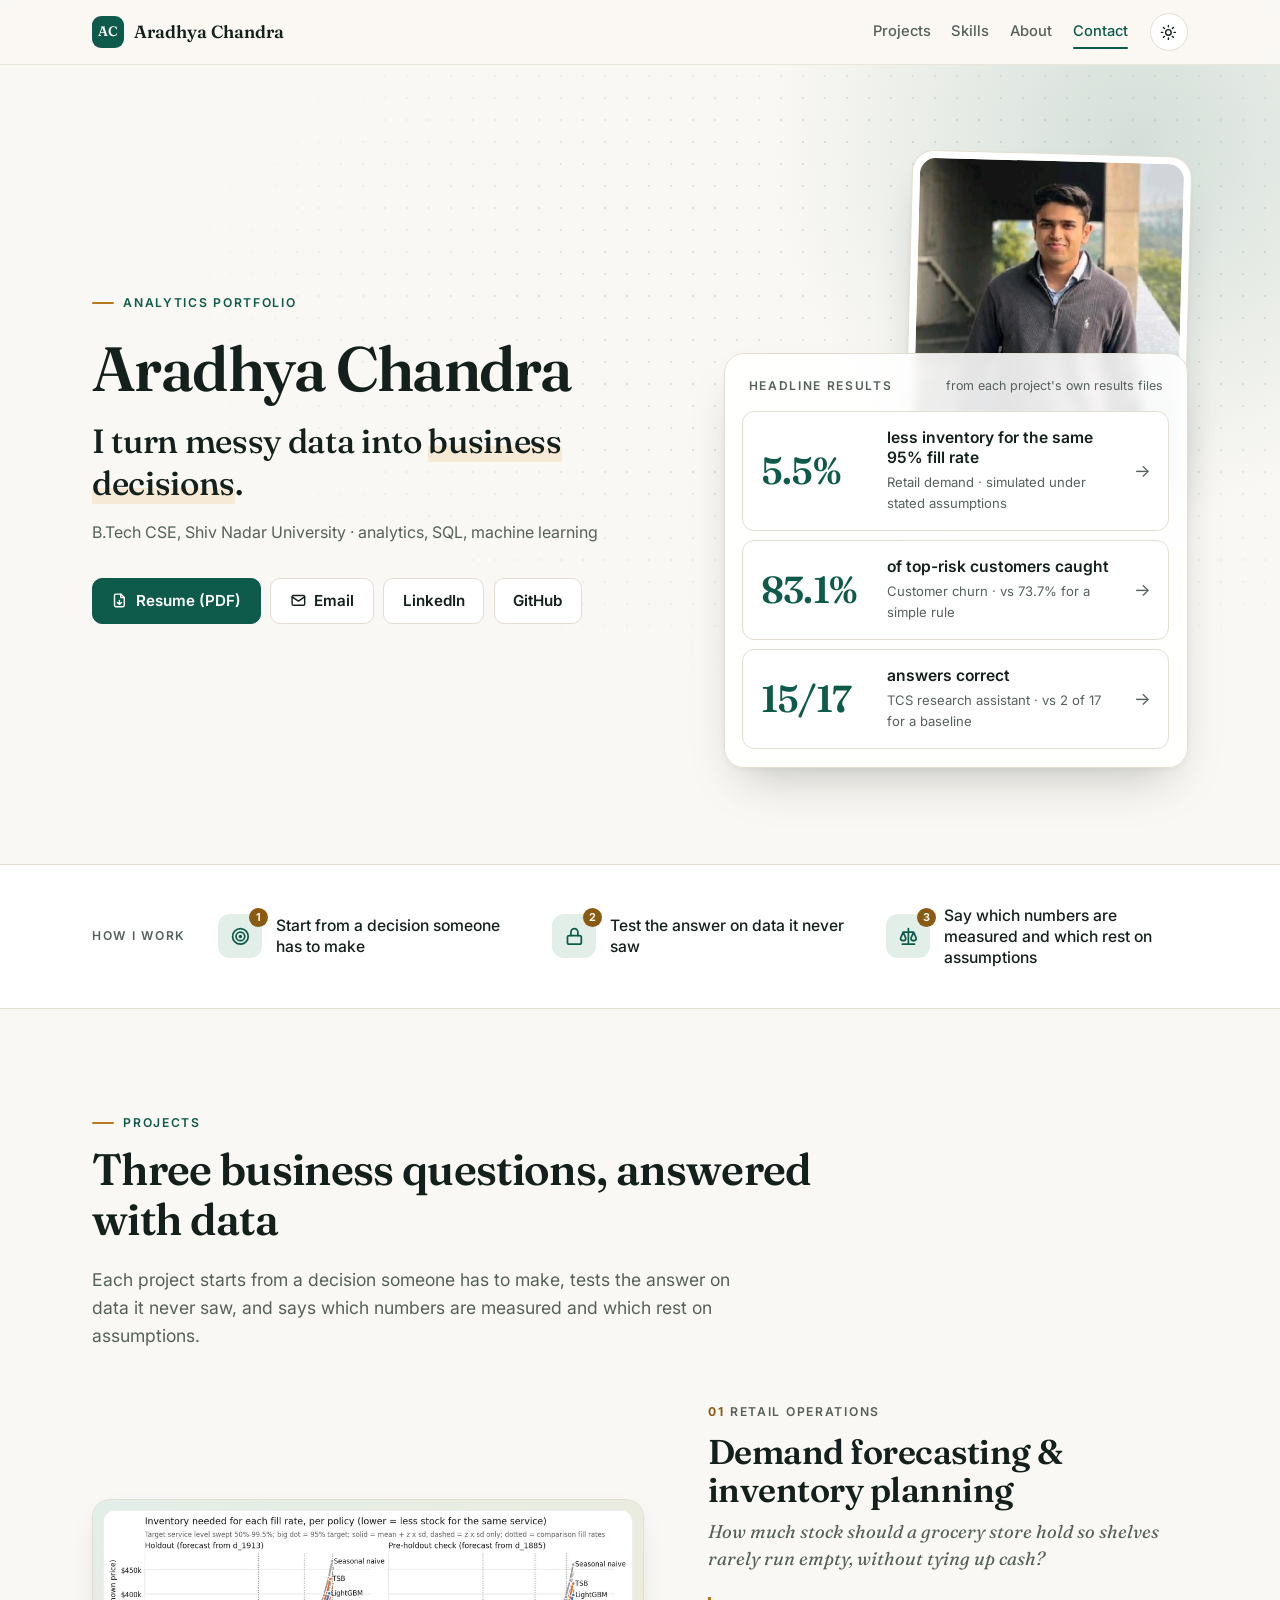
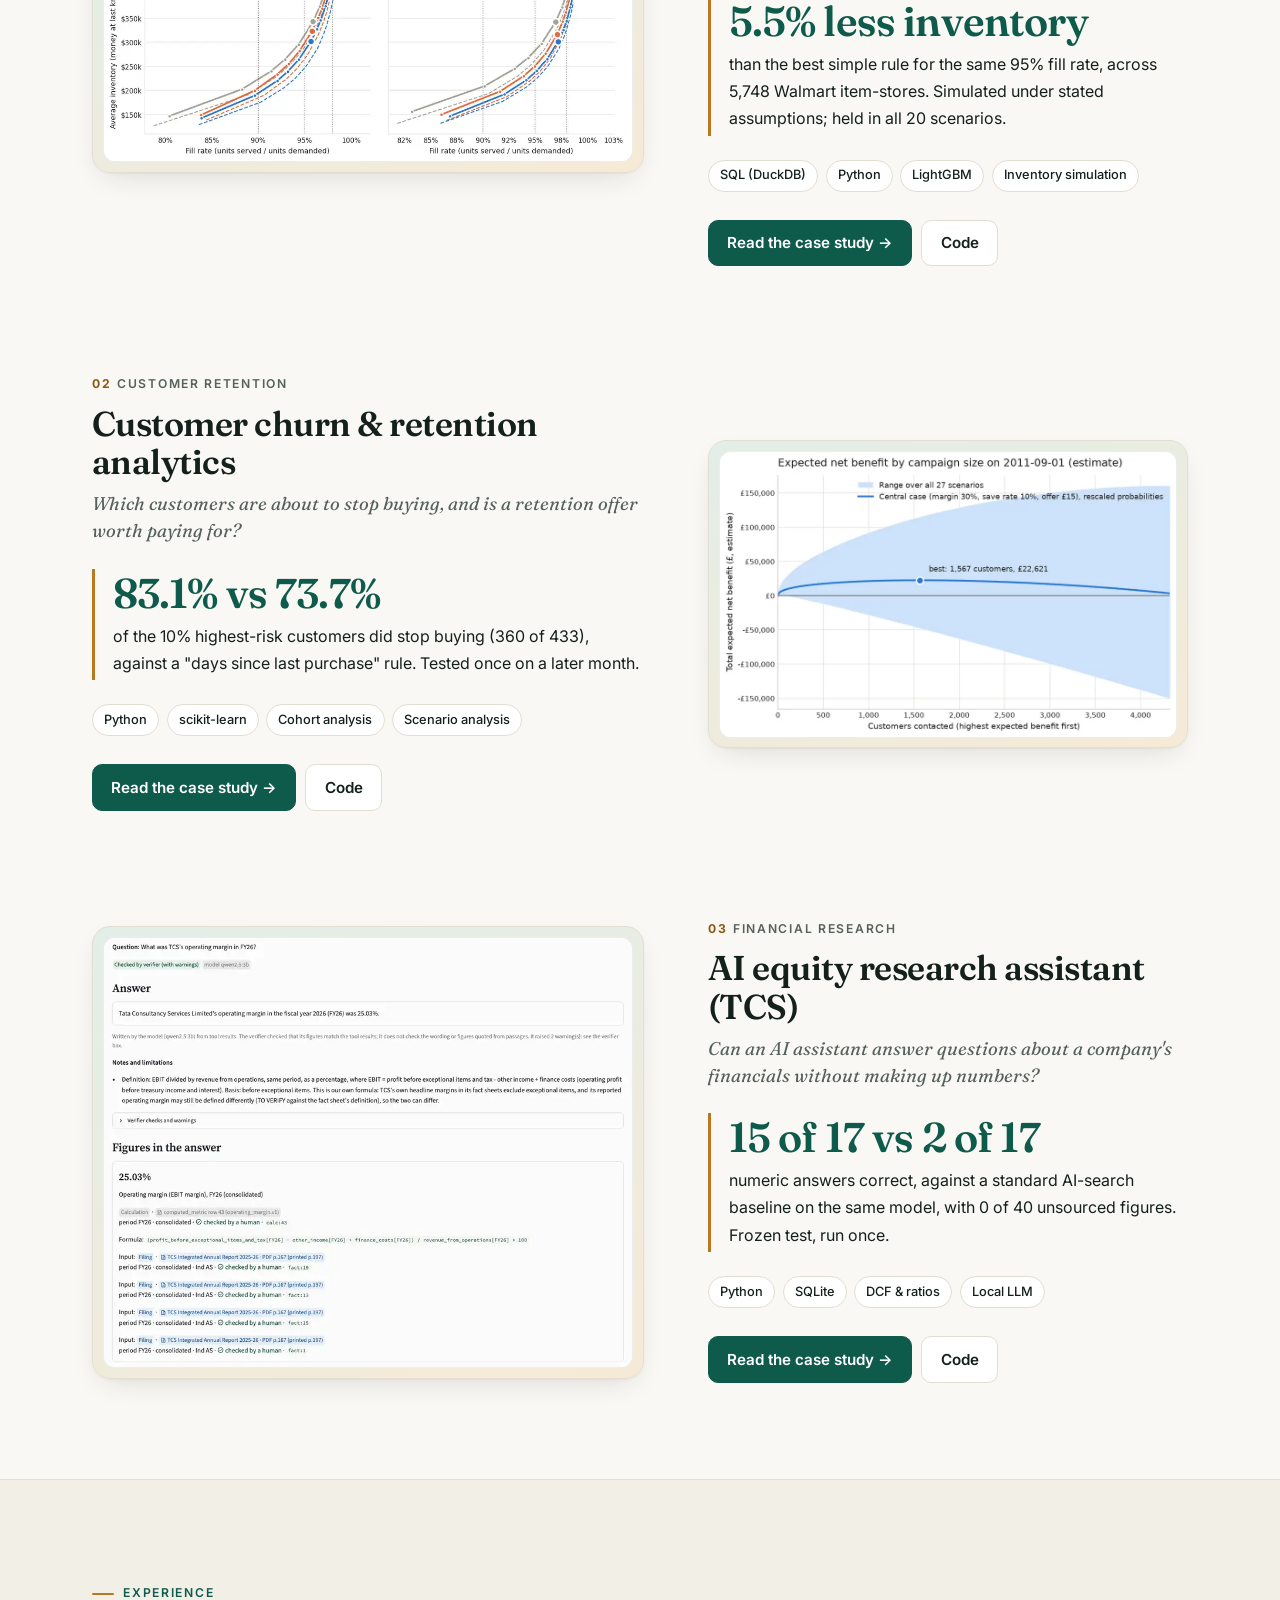
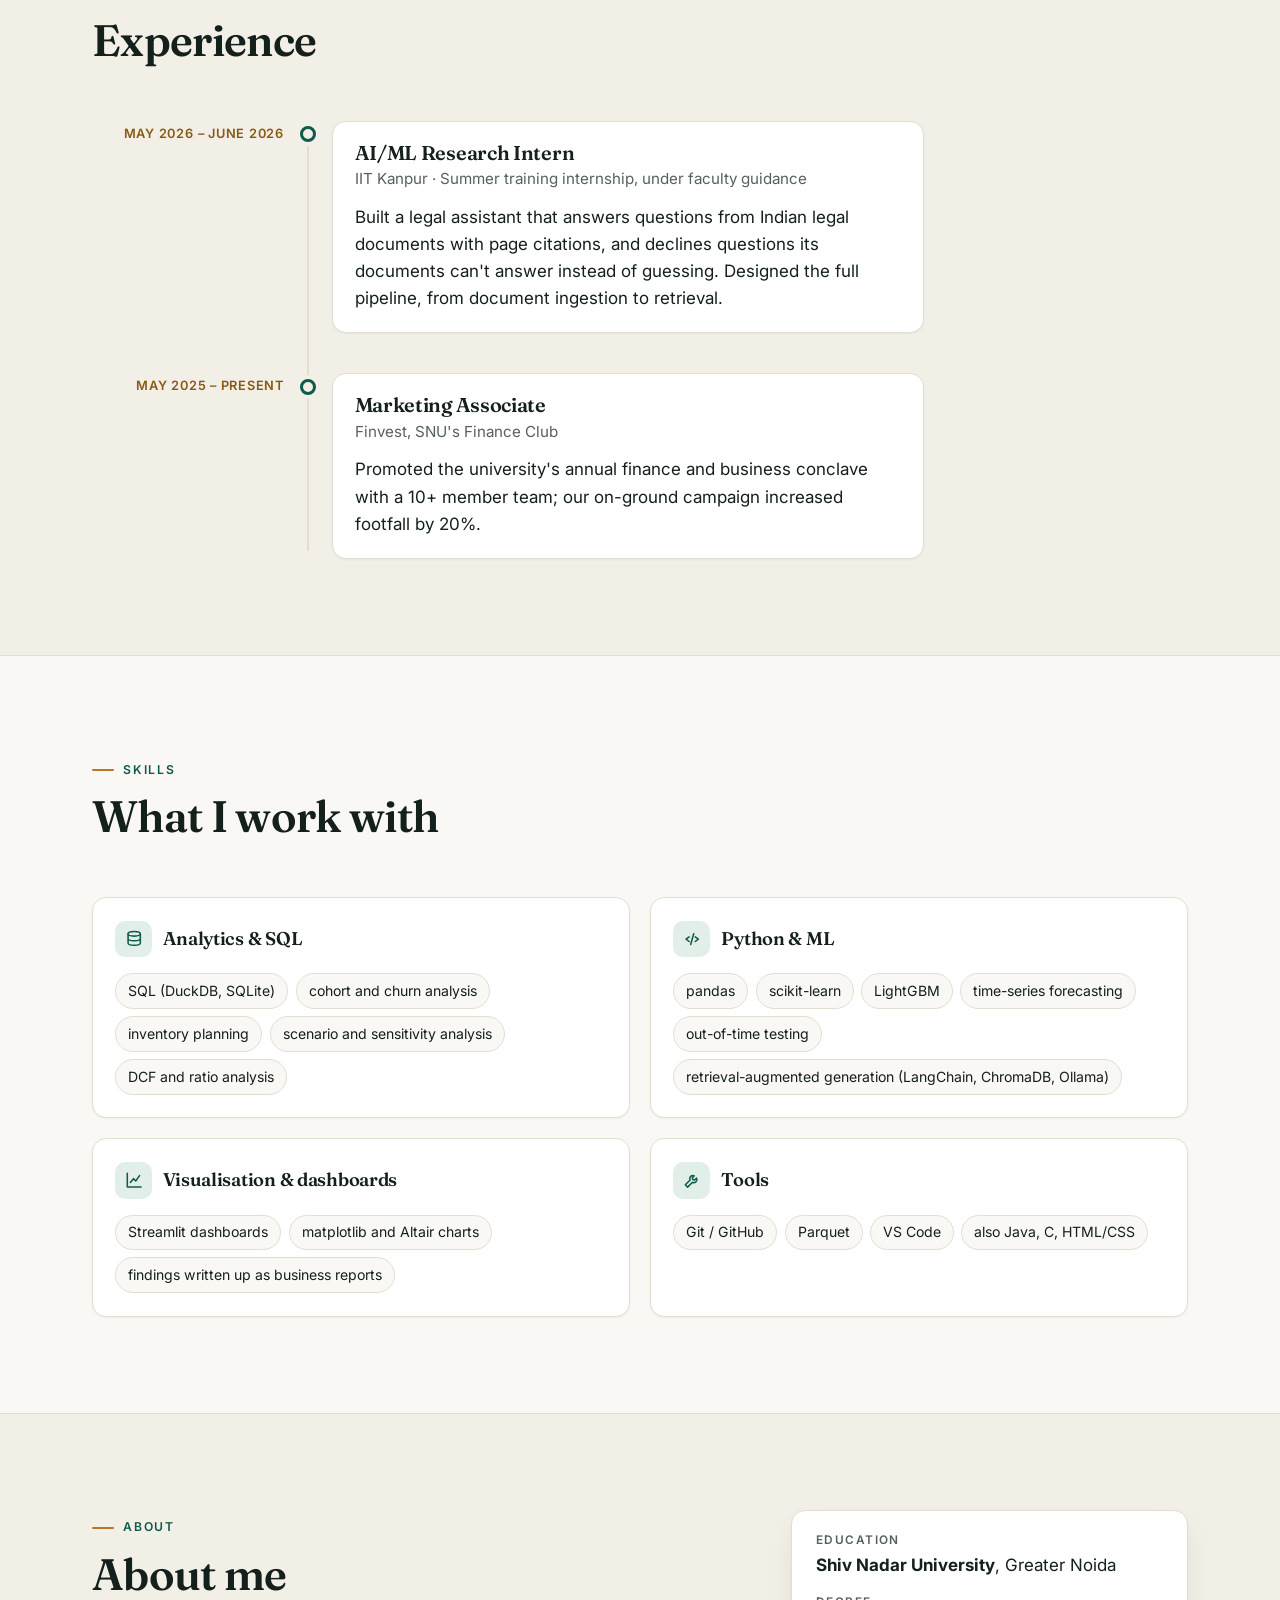
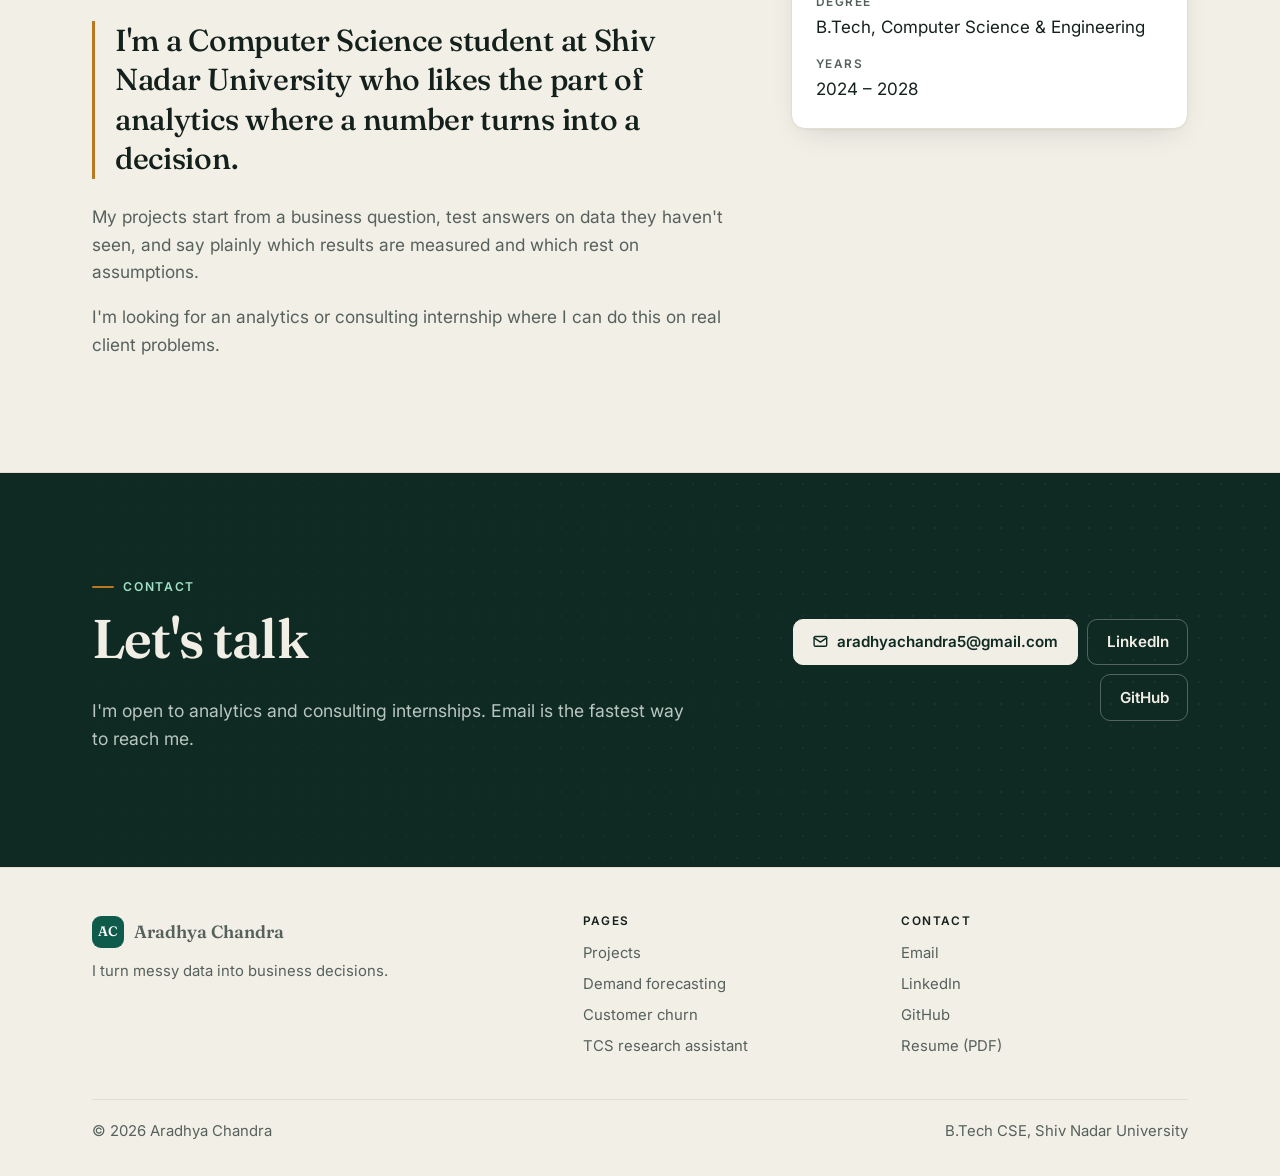
==== index.html @ bfdfa4dd "Add portrait to the hero and avatar to case-study headers - Hero: 4:5 portrait card (photo.jpg, 384x" ====
<!doctype html>
<html lang="en">
<head>
  <meta charset="utf-8">
  <meta name="viewport" content="width=device-width, initial-scale=1">
  <title>Aradhya Chandra · Analytics</title>
  <meta name="description" content="Aradhya Chandra, B.Tech CSE at Shiv Nadar University. Analytics projects that turn data into business decisions: inventory planning, customer retention and financial research.">
  <link rel="canonical" href="https://aradhyachandra.github.io/">

  <!-- Link previews (Gmail, LinkedIn, WhatsApp, X) -->
  <meta property="og:type" content="website">
  <meta property="og:site_name" content="Aradhya Chandra">
  <meta property="og:title" content="Aradhya Chandra · I turn messy data into business decisions">
  <meta property="og:description" content="Analytics projects on inventory planning, customer retention and financial research, each with the business question, the finding and the recommendation.">
  <meta property="og:url" content="https://aradhyachandra.github.io/">
  <meta property="og:image" content="https://aradhyachandra.github.io/assets/img/og-image.png">
  <meta property="og:image:width" content="1200">
  <meta property="og:image:height" content="630">
  <meta property="og:image:alt" content="Aradhya Chandra: I turn messy data into business decisions">
  <meta name="twitter:card" content="summary_large_image">
  <meta name="twitter:title" content="Aradhya Chandra · I turn messy data into business decisions">
  <meta name="twitter:description" content="Analytics projects on inventory planning, customer retention and financial research.">
  <meta name="twitter:image" content="https://aradhyachandra.github.io/assets/img/og-image.png">

  <link rel="icon" href="/favicon.svg" type="image/svg+xml">
  <link rel="icon" href="/favicon-32.png" sizes="32x32" type="image/png">
  <link rel="apple-touch-icon" href="/apple-touch-icon.png">
  <meta name="theme-color" content="#0f5b4b">

  <link rel="preconnect" href="https://fonts.googleapis.com">
  <link rel="preconnect" href="https://fonts.gstatic.com" crossorigin>
  <link href="https://fonts.googleapis.com/css2?family=Fraunces:ital,wght@0,500;0,600;1,400&family=Inter:wght@400;500;600;700&display=swap" rel="stylesheet">
  <link rel="stylesheet" href="/assets/css/style.css">
  <script src="/assets/js/main.js"></script>
</head>
<body>
<a class="skip" href="#main">Skip to content</a>

<header class="site-header">
  <div class="wrap">
    <a class="brand" href="/"><span class="brand-mark" aria-hidden="true">AC</span><span class="brand-name">Aradhya Chandra</span></a>
    <nav class="nav" aria-label="Main">
      <a href="#projects">Projects</a>
      <a href="#skills">Skills</a>
      <a href="#about">About</a>
      <a href="#contact">Contact</a>
    </nav>
    <button class="theme-toggle" type="button" aria-label="Switch colour theme">
      <svg class="sun" viewBox="0 0 24 24" fill="none" stroke="currentColor" stroke-width="2" stroke-linecap="round" aria-hidden="true"><circle cx="12" cy="12" r="4"/><path d="M12 2v2M12 20v2M4.9 4.9l1.4 1.4M17.7 17.7l1.4 1.4M2 12h2M20 12h2M4.9 19.1l1.4-1.4M17.7 6.3l1.4-1.4"/></svg>
      <svg class="moon" viewBox="0 0 24 24" fill="none" stroke="currentColor" stroke-width="2" stroke-linecap="round" stroke-linejoin="round" aria-hidden="true"><path d="M21 12.8A9 9 0 1 1 11.2 3a7 7 0 0 0 9.8 9.8z"/></svg>
    </button>
  </div>
</header>

<main id="main">

  <!-- ===== Hero ===== -->
  <section class="hero" aria-labelledby="name">
    <div class="wrap hero-grid">
      <div class="hero-text">
        <div class="hero-id">
          <p class="eyebrow">Analytics portfolio</p>
        </div>
        <h1 id="name">Aradhya Chandra</h1>
        <p class="headline">I turn messy data into <em>business decisions</em>.</p>
        <p class="subline">B.Tech CSE, Shiv Nadar University · analytics, SQL, machine learning</p>
        <div class="btns">
          <a class="btn btn-primary" href="/resume/Aradhya_Chandra_Resume.pdf">
            <svg viewBox="0 0 24 24" fill="none" stroke="currentColor" stroke-width="2" stroke-linecap="round" stroke-linejoin="round" aria-hidden="true"><path d="M14 3H7a2 2 0 0 0-2 2v14a2 2 0 0 0 2 2h10a2 2 0 0 0 2-2V8z"/><path d="M14 3v5h5M12 12v6M9 15l3 3 3-3"/></svg>
            Resume (PDF)</a>
          <a class="btn" href="mailto:aradhyachandra5@gmail.com">
            <svg viewBox="0 0 24 24" fill="none" stroke="currentColor" stroke-width="2" stroke-linecap="round" stroke-linejoin="round" aria-hidden="true"><rect x="3" y="5" width="18" height="14" rx="2"/><path d="m3 7 9 6 9-6"/></svg>
            Email</a>
          <a class="btn" href="https://www.linkedin.com/in/aradhya-chandra-41390a30b" rel="noopener">LinkedIn</a>
          <a class="btn" href="https://github.com/aradhyachandra" rel="noopener">GitHub</a>
        </div>
      </div>

      <div class="hero-visual">
        <!-- Portrait: 384×480 phone photo, shown at most ~300px wide so it stays sharp -->
        <figure class="portrait">
          <img src="/assets/img/photo.jpg" alt="Aradhya Chandra" width="384" height="480" loading="eager" decoding="async" fetchpriority="high">
        </figure>
      <aside class="results" aria-labelledby="results-h">
        <div class="results-head">
          <p id="results-h">Headline results</p>
          <span>from each project's own results files</span>
        </div>
        <div class="kpis">
          <a class="kpi" href="/projects/demand-forecasting.html">
            <span class="kpi-value">5.5%</span>
            <span><span class="kpi-label">less inventory for the same 95% fill rate</span><span class="kpi-meta">Retail demand · simulated under stated assumptions</span></span>
            <span class="kpi-arrow" aria-hidden="true">→</span>
          </a>
          <a class="kpi" href="/projects/customer-churn.html">
            <span class="kpi-value">83.1%</span>
            <span><span class="kpi-label">of top-risk customers caught</span><span class="kpi-meta">Customer churn · vs 73.7% for a simple rule</span></span>
            <span class="kpi-arrow" aria-hidden="true">→</span>
          </a>
          <a class="kpi" href="/projects/tcs-research-assistant.html">
            <span class="kpi-value">15/17</span>
            <span><span class="kpi-label">answers correct</span><span class="kpi-meta">TCS research assistant · vs 2 of 17 for a baseline</span></span>
            <span class="kpi-arrow" aria-hidden="true">→</span>
          </a>
        </div>
      </aside>
      </div>
    </div>
  </section>

  <!-- ===== How I work ===== -->
  <section class="how" aria-labelledby="how-h">
    <div class="wrap">
      <ol class="how-grid">
        <li><h2 class="how-title" id="how-h">How I work</h2></li>
        <li class="step">
          <span class="step-icon" aria-hidden="true"><svg viewBox="0 0 24 24" fill="none" stroke="currentColor" stroke-width="2" stroke-linecap="round" stroke-linejoin="round"><circle cx="12" cy="12" r="9"/><circle cx="12" cy="12" r="5"/><circle cx="12" cy="12" r="1"/></svg></span>
          <p>Start from a decision someone has to make</p>
        </li>
        <li class="step">
          <span class="step-icon" aria-hidden="true"><svg viewBox="0 0 24 24" fill="none" stroke="currentColor" stroke-width="2" stroke-linecap="round" stroke-linejoin="round"><rect x="4" y="11" width="16" height="10" rx="2"/><path d="M8 11V7a4 4 0 0 1 8 0v4"/></svg></span>
          <p>Test the answer on data it never saw</p>
        </li>
        <li class="step">
          <span class="step-icon" aria-hidden="true"><svg viewBox="0 0 24 24" fill="none" stroke="currentColor" stroke-width="2" stroke-linecap="round" stroke-linejoin="round"><path d="M12 3v18M5 21h14M6 7h12M6 7l-3 7a3 3 0 0 0 6 0zM18 7l-3 7a3 3 0 0 0 6 0z"/></svg></span>
          <p>Say which numbers are measured and which rest on assumptions</p>
        </li>
      </ol>
    </div>
  </section>

  <!-- ===== Projects ===== -->
  <section id="projects" class="section" aria-labelledby="projects-h">
    <div class="wrap">
      <div class="section-head reveal">
        <p class="eyebrow">Projects</p>
        <h2 id="projects-h">Three business questions, answered with data</h2>
        <p class="lede">Each project starts from a decision someone has to make, tests the answer on data it never saw, and says which numbers are measured and which rest on assumptions.</p>
      </div>

      <div class="features">
        <article class="feature reveal">
          <a class="shot" href="/projects/demand-forecasting.html" aria-label="Read the demand forecasting case study">
            <div class="shot-inner"><img src="/assets/img/home-demand.webp" width="1000" height="473" alt="Line chart of average inventory against fill rate for three ordering policies. The LightGBM line sits below TSB and seasonal naive at every fill rate." loading="lazy" decoding="async"></div>
          </a>
          <div>
            <span class="feature-num"><b>01</b>Retail operations</span>
            <h3>Demand forecasting &amp; inventory planning</h3>
            <p class="question">How much stock should a grocery store hold so shelves rarely run empty, without tying up cash?</p>
            <div class="result">
              <strong>5.5% less inventory</strong>
              <span>than the best simple rule for the same 95% fill rate, across 5,748 Walmart item-stores. Simulated under stated assumptions; held in all 20 scenarios.</span>
            </div>
            <ul class="tags" aria-label="Tools">
              <li>SQL (DuckDB)</li><li>Python</li><li>LightGBM</li><li>Inventory simulation</li>
            </ul>
            <div class="feature-links">
              <a class="btn btn-primary" href="/projects/demand-forecasting.html">Read the case study →</a>
              <a class="btn" href="https://github.com/aradhyachandra/demand-forecasting" rel="noopener">Code</a>
            </div>
          </div>
        </article>

        <article class="feature reveal">
          <a class="shot" href="/projects/customer-churn.html" aria-label="Read the customer churn case study">
            <div class="shot-inner"><img src="/assets/img/home-churn.webp" width="1000" height="624" alt="Line chart of expected net benefit against number of customers contacted, peaking at 1,567 customers and £22,621 in the central case, with a wide shaded range across 27 scenarios." loading="lazy" decoding="async"></div>
          </a>
          <div>
            <span class="feature-num"><b>02</b>Customer retention</span>
            <h3>Customer churn &amp; retention analytics</h3>
            <p class="question">Which customers are about to stop buying, and is a retention offer worth paying for?</p>
            <div class="result">
              <strong>83.1% vs 73.7%</strong>
              <span>of the 10% highest-risk customers did stop buying (360 of 433), against a "days since last purchase" rule. Tested once on a later month.</span>
            </div>
            <ul class="tags" aria-label="Tools">
              <li>Python</li><li>scikit-learn</li><li>Cohort analysis</li><li>Scenario analysis</li>
            </ul>
            <div class="feature-links">
              <a class="btn btn-primary" href="/projects/customer-churn.html">Read the case study →</a>
              <a class="btn" href="https://github.com/aradhyachandra/customer-churn" rel="noopener">Code</a>
            </div>
          </div>
        </article>

        <article class="feature reveal">
          <a class="shot" href="/projects/tcs-research-assistant.html" aria-label="Read the TCS research assistant case study">
            <div class="shot-inner"><img src="/assets/img/home-tcs.webp" width="900" height="731" alt="Screenshot of the assistant answering a question about TCS's FY26 operating margin with 25.03%, with each input cited to an annual-report page." loading="lazy" decoding="async"></div>
          </a>
          <div>
            <span class="feature-num"><b>03</b>Financial research</span>
            <h3>AI equity research assistant (TCS)</h3>
            <p class="question">Can an AI assistant answer questions about a company's financials without making up numbers?</p>
            <div class="result">
              <strong>15 of 17 vs 2 of 17</strong>
              <span>numeric answers correct, against a standard AI-search baseline on the same model, with 0 of 40 unsourced figures. Frozen test, run once.</span>
            </div>
            <ul class="tags" aria-label="Tools">
              <li>Python</li><li>SQLite</li><li>DCF &amp; ratios</li><li>Local LLM</li>
            </ul>
            <div class="feature-links">
              <a class="btn btn-primary" href="/projects/tcs-research-assistant.html">Read the case study →</a>
              <a class="btn" href="https://github.com/aradhyachandra/investment-research" rel="noopener">Code</a>
            </div>
          </div>
        </article>
      </div>
    </div>
  </section>

  <!-- ===== Experience ===== -->
  <section id="experience" class="section section-alt" aria-labelledby="experience-h">
    <div class="wrap">
      <div class="section-head reveal">
        <p class="eyebrow">Experience</p>
        <h2 id="experience-h">Experience</h2>
      </div>
      <ol class="timeline">
        <li class="tl-item reveal">
          <span class="tl-when">May 2026 – June 2026</span>
          <div class="tl-card">
            <h3>AI/ML Research Intern</h3>
            <p class="tl-org">IIT Kanpur · Summer training internship, under faculty guidance</p>
            <p>Built a legal assistant that answers questions from Indian legal documents with page citations, and declines questions its documents can't answer instead of guessing. Designed the full pipeline, from document ingestion to retrieval.</p>
          </div>
        </li>
        <li class="tl-item reveal">
          <span class="tl-when">May 2025 – present</span>
          <div class="tl-card">
            <h3>Marketing Associate</h3>
            <p class="tl-org">Finvest, SNU's Finance Club</p>
            <p>Promoted the university's annual finance and business conclave with a 10+ member team; our on-ground campaign increased footfall by 20%.</p>
          </div>
        </li>
      </ol>
    </div>
  </section>

  <!-- ===== Skills ===== -->
  <section id="skills" class="section" aria-labelledby="skills-h">
    <div class="wrap">
      <div class="section-head reveal">
        <p class="eyebrow">Skills</p>
        <h2 id="skills-h">What I work with</h2>
      </div>
      <div class="skill-grid">
        <div class="skill-card reveal">
          <h3><span class="skill-icon" aria-hidden="true"><svg viewBox="0 0 24 24" fill="none" stroke="currentColor" stroke-width="2" stroke-linecap="round" stroke-linejoin="round"><ellipse cx="12" cy="5" rx="8" ry="3"/><path d="M4 5v6c0 1.7 3.6 3 8 3s8-1.3 8-3V5M4 11v6c0 1.7 3.6 3 8 3s8-1.3 8-3v-6"/></svg></span>Analytics &amp; SQL</h3>
          <ul class="pills">
            <li>SQL (DuckDB, SQLite)</li><li>cohort and churn analysis</li><li>inventory planning</li><li>scenario and sensitivity analysis</li><li>DCF and ratio analysis</li>
          </ul>
        </div>
        <div class="skill-card reveal">
          <h3><span class="skill-icon" aria-hidden="true"><svg viewBox="0 0 24 24" fill="none" stroke="currentColor" stroke-width="2" stroke-linecap="round" stroke-linejoin="round"><path d="m8 9-4 3 4 3M16 9l4 3-4 3M14 5l-4 14"/></svg></span>Python &amp; ML</h3>
          <ul class="pills">
            <li>pandas</li><li>scikit-learn</li><li>LightGBM</li><li>time-series forecasting</li><li>out-of-time testing</li><li>retrieval-augmented generation (LangChain, ChromaDB, Ollama)</li>
          </ul>
        </div>
        <div class="skill-card reveal">
          <h3><span class="skill-icon" aria-hidden="true"><svg viewBox="0 0 24 24" fill="none" stroke="currentColor" stroke-width="2" stroke-linecap="round" stroke-linejoin="round"><path d="M3 3v18h18"/><path d="M7 15l4-5 3 3 5-7"/></svg></span>Visualisation &amp; dashboards</h3>
          <ul class="pills">
            <li>Streamlit dashboards</li><li>matplotlib and Altair charts</li><li>findings written up as business reports</li>
          </ul>
        </div>
        <div class="skill-card reveal">
          <h3><span class="skill-icon" aria-hidden="true"><svg viewBox="0 0 24 24" fill="none" stroke="currentColor" stroke-width="2" stroke-linecap="round" stroke-linejoin="round"><path d="M14.7 6.3a4 4 0 0 0-5.4 5.4L3 18l3 3 6.3-6.3a4 4 0 0 0 5.4-5.4l-2.5 2.5-2.4-.6-.6-2.4z"/></svg></span>Tools</h3>
          <ul class="pills">
            <li>Git / GitHub</li><li>Parquet</li><li>VS Code</li><li>also Java, C, HTML/CSS</li>
          </ul>
        </div>
      </div>
    </div>
  </section>

  <!-- ===== About ===== -->
  <section id="about" class="section section-alt" aria-labelledby="about-h">
    <div class="wrap about-grid">
      <div class="about-text reveal">
        <p class="eyebrow">About</p>
        <h2 id="about-h">About me</h2>
        <p class="pull">I'm a Computer Science student at Shiv Nadar University who likes the part of analytics where a number turns into a decision.</p>
        <p>My projects start from a business question, test answers on data they haven't seen, and say plainly which results are measured and which rest on assumptions.</p>
        <p>I'm looking for an analytics or consulting internship where I can do this on real client problems.</p>
      </div>
      <dl class="edu reveal" aria-label="Education">
        <dt>Education</dt>
        <dd><strong>Shiv Nadar University</strong>, Greater Noida</dd>
        <dt>Degree</dt>
        <dd>B.Tech, Computer Science &amp; Engineering</dd>
        <dt>Years</dt>
        <dd>2024 – 2028</dd>
      </dl>
    </div>
  </section>

  <!-- ===== Contact ===== -->
  <section id="contact" class="band" aria-labelledby="contact-h">
    <div class="wrap band-grid">
      <div class="reveal">
        <p class="eyebrow">Contact</p>
        <h2 id="contact-h">Let's talk</h2>
        <p class="lede">I'm open to analytics and consulting internships. Email is the fastest way to reach me.</p>
      </div>
      <div class="btns reveal">
        <a class="btn btn-primary" href="mailto:aradhyachandra5@gmail.com">
          <svg viewBox="0 0 24 24" fill="none" stroke="currentColor" stroke-width="2" stroke-linecap="round" stroke-linejoin="round" aria-hidden="true"><rect x="3" y="5" width="18" height="14" rx="2"/><path d="m3 7 9 6 9-6"/></svg>
          aradhyachandra5@gmail.com</a>
        <a class="btn" href="https://www.linkedin.com/in/aradhya-chandra-41390a30b" rel="noopener">LinkedIn</a>
        <a class="btn" href="https://github.com/aradhyachandra" rel="noopener">GitHub</a>
      </div>
    </div>
  </section>
</main>

<footer class="site-footer">
  <div class="wrap">
    <div class="foot-grid">
      <div class="foot-brand">
        <a class="brand" href="/"><span class="brand-mark" aria-hidden="true">AC</span>Aradhya Chandra</a>
        <p>I turn messy data into business decisions.</p>
      </div>
      <nav aria-labelledby="foot-pages">
        <h2 id="foot-pages">Pages</h2>
        <ul>
          <li><a href="/#projects">Projects</a></li>
          <li><a href="/projects/demand-forecasting.html">Demand forecasting</a></li>
          <li><a href="/projects/customer-churn.html">Customer churn</a></li>
          <li><a href="/projects/tcs-research-assistant.html">TCS research assistant</a></li>
        </ul>
      </nav>
      <div>
        <h2>Contact</h2>
        <ul>
          <li><a href="mailto:aradhyachandra5@gmail.com">Email</a></li>
          <li><a href="https://www.linkedin.com/in/aradhya-chandra-41390a30b" rel="noopener">LinkedIn</a></li>
          <li><a href="https://github.com/aradhyachandra" rel="noopener">GitHub</a></li>
          <li><a href="/resume/Aradhya_Chandra_Resume.pdf">Resume (PDF)</a></li>
        </ul>
      </div>
    </div>
    <div class="foot-base">
      <p>© <span id="year">2026</span> Aradhya Chandra</p>
      <p>B.Tech CSE, Shiv Nadar University</p>
    </div>
  </div>
</footer>
</body>
</html>
---- assets/css/style.css ----
/* Aradhya Chandra — portfolio
   Design tokens first. Change --accent / --gold to re-theme the whole site. */

:root {
  --bg: #faf8f4;
  --bg-alt: #f2efe7;
  --surface: #ffffff;
  --ink: #14201c;
  --muted: #56615c;
  --border: #e3ded2;
  --accent: #0f5b4b;
  --accent-hover: #0b4a3d;
  --accent-soft: #e2eee8;
  --on-accent: #ffffff;
  --gold: #b7791f;          /* secondary tint: decoration only */
  --gold-soft: #f6ead6;
  --gold-ink: #8a5a12;      /* ochre for text: AA on light backgrounds */
  --dot: rgba(15, 91, 75, .13);
  --band: #0f2a23;          /* contact band */
  --band-ink: #f1eee6;
  --band-muted: #b9c6bf;
  --shadow-sm: 0 1px 2px rgba(20, 32, 28, .05);
  --shadow: 0 1px 2px rgba(20, 32, 28, .04), 0 10px 30px -12px rgba(20, 32, 28, .18);
  --shadow-lg: 0 2px 4px rgba(20, 32, 28, .04), 0 24px 48px -20px rgba(20, 32, 28, .28);
  --display: "Fraunces", Georgia, "Times New Roman", serif;
  --sans: "Inter", system-ui, -apple-system, "Segoe UI", Roboto, sans-serif;
  --max: 72rem;
  --read: 42rem;
  --radius: 14px;
  color-scheme: light;
}

@media (prefers-color-scheme: dark) {
  :root:not([data-theme="light"]) {
    --bg: #0f1513; --bg-alt: #131b18; --surface: #18211e; --ink: #e8eeeb; --muted: #a2aea8;
    --border: #27322e; --accent: #6ccba9; --accent-hover: #8adbbd; --accent-soft: #173029;
    --on-accent: #0b1a15; --gold: #e3b260; --gold-ink: #e3b260; --gold-soft: #2c2416; --dot: rgba(108, 203, 169, .10);
    --band: #10372d; --band-ink: #eef3f0; --band-muted: #b5c9c0;
    --shadow-sm: none; --shadow: 0 0 0 1px rgba(255,255,255,.02); --shadow-lg: 0 20px 40px -20px rgba(0,0,0,.6);
    color-scheme: dark;
  }
}
:root[data-theme="dark"] {
  --bg: #0f1513; --bg-alt: #131b18; --surface: #18211e; --ink: #e8eeeb; --muted: #a2aea8;
  --border: #27322e; --accent: #6ccba9; --accent-hover: #8adbbd; --accent-soft: #173029;
  --on-accent: #0b1a15; --gold: #e3b260; --gold-ink: #e3b260; --gold-soft: #2c2416; --dot: rgba(108, 203, 169, .10);
  --band: #10372d; --band-ink: #eef3f0; --band-muted: #b5c9c0;
  --shadow-sm: none; --shadow: 0 0 0 1px rgba(255,255,255,.02); --shadow-lg: 0 20px 40px -20px rgba(0,0,0,.6);
  color-scheme: dark;
}

/* ---------- Base ---------- */
*, *::before, *::after { box-sizing: border-box; }
html { -webkit-text-size-adjust: 100%; scroll-behavior: smooth; scroll-padding-top: 5rem; }
body {
  margin: 0; background: var(--bg); color: var(--ink);
  font-family: var(--sans); font-size: 1.0625rem; line-height: 1.6;
  -webkit-font-smoothing: antialiased; text-rendering: optimizeLegibility;
}
img { max-width: 100%; height: auto; display: block; }
a { color: var(--accent); text-underline-offset: .2em; text-decoration-thickness: 1px; }
a:hover { color: var(--accent-hover); text-decoration-thickness: 2px; }
:focus-visible { outline: 3px solid var(--accent); outline-offset: 3px; border-radius: 6px; }
h1, h2, h3 { font-family: var(--display); font-weight: 600; line-height: 1.12; letter-spacing: -.015em; margin: 0 0 .5em; font-variation-settings: "SOFT" 0, "WONK" 0; }
h1 { font-size: clamp(2.6rem, 8vw, 3.9rem); letter-spacing: -.025em; }
h2 { font-size: clamp(1.85rem, 5vw, 2.75rem); }
h3 { font-size: clamp(1.35rem, 3.4vw, 1.7rem); }
p { margin: 0 0 1em; }
.num-font { font-variant-numeric: lining-nums tabular-nums; }

.wrap { max-width: var(--max); margin: 0 auto; padding: 0 1rem; }
@media (min-width: 640px) { .wrap { padding: 0 1.75rem; } }

.skip { position: absolute; left: -999px; top: .5rem; background: var(--surface); color: var(--ink); padding: .6rem 1rem; z-index: 100; border-radius: 8px; }
.skip:focus { left: .5rem; }

.eyebrow {
  display: inline-flex; align-items: center; gap: .55rem;
  font: 600 .76rem/1 var(--sans); letter-spacing: .14em; text-transform: uppercase;
  color: var(--accent); margin: 0 0 1rem;
}
.eyebrow::before { content: ""; width: 1.4rem; height: 2px; background: var(--gold); border-radius: 2px; }
.lede { color: var(--muted); max-width: var(--read); font-size: 1.1rem; }

/* ---------- Header ---------- */
.site-header {
  position: sticky; top: 0; z-index: 50;
  background: color-mix(in srgb, var(--bg) 82%, transparent);
  backdrop-filter: saturate(1.5) blur(12px); -webkit-backdrop-filter: saturate(1.5) blur(12px);
  border-bottom: 1px solid color-mix(in srgb, var(--border) 70%, transparent);
}
.site-header .wrap { display: flex; align-items: center; gap: .75rem; height: 4rem; }
.brand { display: inline-flex; align-items: center; gap: .6rem; font-family: var(--display); font-weight: 600; font-size: 1.1rem; color: var(--ink); text-decoration: none; margin-right: auto; white-space: nowrap; }
.brand:hover { color: var(--ink); }
.brand-mark {
  width: 2rem; height: 2rem; border-radius: 9px; display: grid; place-items: center;
  background: var(--accent); color: var(--on-accent); font: 600 .85rem/1 var(--display); letter-spacing: .02em;
}
.nav { display: flex; gap: .1rem; overflow-x: auto; scrollbar-width: none; }
.nav::-webkit-scrollbar { display: none; }
.nav a {
  position: relative; color: var(--muted); text-decoration: none; font-size: .92rem; font-weight: 500;
  padding: .45rem .6rem; border-radius: 8px; white-space: nowrap;
}
.nav a:hover { color: var(--ink); background: var(--accent-soft); }
.nav a.active { color: var(--accent); }
.nav a.active::after { content: ""; position: absolute; left: .6rem; right: .6rem; bottom: .15rem; height: 2px; border-radius: 2px; background: var(--accent); }
.theme-toggle {
  flex: none; width: 2.4rem; height: 2.4rem; border-radius: 50%;
  border: 1px solid var(--border); background: var(--surface); color: var(--ink);
  display: grid; place-items: center; cursor: pointer; padding: 0;
}
.theme-toggle:hover { border-color: var(--accent); }
.theme-toggle svg { width: 1.05rem; height: 1.05rem; }
.theme-toggle .moon { display: none; }
[data-theme-current="dark"] .theme-toggle .sun { display: none; }
[data-theme-current="dark"] .theme-toggle .moon { display: block; }
@media (max-width: 520px) {
  .brand-name { position: absolute; width: 1px; height: 1px; overflow: hidden; clip: rect(0 0 0 0); white-space: nowrap; }
  .nav a { padding: .45rem .42rem; font-size: .88rem; }
  .nav a.active::after { left: .42rem; right: .42rem; }
}

/* ---------- Buttons ---------- */
.btns { display: flex; flex-wrap: wrap; gap: .6rem; }
.btn {
  display: inline-flex; align-items: center; justify-content: center; gap: .5rem;
  padding: .75rem 1.15rem; min-height: 2.9rem; border-radius: 10px;
  border: 1px solid var(--border); background: var(--surface); color: var(--ink);
  font: 600 .95rem/1 var(--sans); text-decoration: none;
  transition: border-color .15s, background-color .15s, transform .15s;
}
.btn:hover { border-color: var(--accent); color: var(--ink); text-decoration: none; }
.btn-primary { background: var(--accent); border-color: var(--accent); color: var(--on-accent); }
.btn-primary:hover { background: var(--accent-hover); border-color: var(--accent-hover); color: var(--on-accent); }
.btn svg { width: 1.05rem; height: 1.05rem; flex: none; }
.link-arrow { font-weight: 600; text-decoration: none; display: inline-flex; align-items: center; gap: .35rem; }
.link-arrow:hover { text-decoration: underline; }

/* ---------- Sections & rhythm ---------- */
.section { padding: 4rem 0; }
@media (min-width: 768px) { .section { padding: 6rem 0; } }
.section-alt { background: var(--bg-alt); border-block: 1px solid var(--border); }
.section-head { max-width: 46rem; margin-bottom: 2.5rem; }
@media (min-width: 768px) { .section-head { margin-bottom: 3.5rem; } }

/* ---------- Hero ---------- */
.hero { position: relative; overflow: hidden; padding: 2.75rem 0 3.5rem; isolation: isolate; }
@media (min-width: 960px) { .hero { padding: 5.5rem 0 6rem; } }
.hero::before { /* faint dot grid, fading out */
  content: ""; position: absolute; inset: 0; z-index: -2;
  background-image: radial-gradient(var(--dot) 1.2px, transparent 1.2px);
  background-size: 22px 22px;
  -webkit-mask-image: radial-gradient(ellipse 80% 70% at 70% 30%, #000 30%, transparent 75%);
          mask-image: radial-gradient(ellipse 80% 70% at 70% 30%, #000 30%, transparent 75%);
}
.hero::after { /* soft accent wash */
  content: ""; position: absolute; z-index: -1; width: 46rem; height: 46rem; right: -14rem; top: -18rem;
  background: radial-gradient(closest-side, color-mix(in srgb, var(--accent) 16%, transparent), transparent);
  pointer-events: none;
}
.hero-grid { display: grid; gap: 2.5rem; align-items: center; }
@media (min-width: 960px) { .hero-grid { grid-template-columns: 1.1fr .9fr; gap: 4rem; } }
.hero-id { display: flex; align-items: center; gap: .9rem; margin-bottom: 1.6rem; }
.monogram {
  width: 3.5rem; height: 3.5rem; border-radius: 16px; flex: none;
  display: grid; place-items: center; position: relative;
  font: 600 1.35rem/1 var(--display); color: var(--on-accent); background: var(--accent);
  box-shadow: 0 0 0 4px var(--bg), 0 0 0 5px color-mix(in srgb, var(--accent) 35%, transparent);
  object-fit: cover;
}
.hero-id .eyebrow { margin: 0; }
.hero h1 { margin-bottom: .25em; }
.headline {
  font-family: var(--display); font-weight: 500; font-size: clamp(1.45rem, 4vw, 2.1rem);
  line-height: 1.25; letter-spacing: -.01em; margin-bottom: 1rem; max-width: 30rem;
}
.headline em { font-style: normal; background: linear-gradient(transparent 62%, var(--gold-soft) 62%); }
.subline { color: var(--muted); margin-bottom: 2rem; font-size: 1rem; }

/* Results panel */
.results {
  background: color-mix(in srgb, var(--surface) 88%, transparent);
  border: 1px solid var(--border); border-radius: 20px; box-shadow: var(--shadow-lg);
  padding: 1.1rem; backdrop-filter: blur(6px); -webkit-backdrop-filter: blur(6px);
}
.results-head { display: flex; justify-content: space-between; align-items: baseline; padding: .3rem .4rem .9rem; }
.results-head p { margin: 0; font: 600 .75rem/1 var(--sans); letter-spacing: .14em; text-transform: uppercase; color: var(--muted); }
.results-head span { font-size: .78rem; color: var(--muted); }
.kpis { display: grid; gap: .6rem; }
.kpi {
  display: grid; grid-template-columns: auto 1fr auto; align-items: center; gap: 1rem;
  padding: 1rem 1.1rem; border-radius: 12px; border: 1px solid var(--border);
  background: var(--surface); color: var(--ink); text-decoration: none;
  transition: border-color .15s, transform .15s, box-shadow .15s;
}
.kpi:hover { border-color: var(--accent); color: var(--ink); transform: translateY(-2px); box-shadow: var(--shadow); text-decoration: none; }
.kpi-value { font: 600 clamp(1.9rem, 6vw, 2.35rem)/1 var(--display); color: var(--accent); min-width: 4.4ch; font-variant-numeric: lining-nums tabular-nums; letter-spacing: -.02em; }
.kpi-label { font-weight: 600; font-size: .98rem; line-height: 1.3; display: block; }
.kpi-meta { display: block; font-size: .82rem; color: var(--muted); margin-top: .2rem; }
.kpi-arrow { color: var(--muted); font-size: 1.1rem; transition: transform .15s, color .15s; }
.kpi:hover .kpi-arrow { color: var(--accent); transform: translateX(3px); }

/* ---------- How I work ---------- */
.how { padding: 2.5rem 0; border-block: 1px solid var(--border); background: var(--surface); }
.how-grid { display: grid; gap: 1.25rem; list-style: none; margin: 0; padding: 0; counter-reset: step; }
@media (min-width: 820px) { .how-grid { grid-template-columns: auto 1fr 1fr 1fr; gap: 2rem; align-items: center; } }
.how-title { font: 600 .76rem/1.2 var(--sans); letter-spacing: .14em; text-transform: uppercase; color: var(--muted); margin: 0; }
.step { display: flex; gap: .9rem; align-items: center; }
.step-icon {
  flex: none; width: 2.75rem; height: 2.75rem; border-radius: 12px; display: grid; place-items: center;
  background: var(--accent-soft); color: var(--accent); position: relative;
}
.step-icon svg { width: 1.3rem; height: 1.3rem; }
.step-icon::after {
  counter-increment: step; content: counter(step);
  position: absolute; top: -.4rem; right: -.4rem; width: 1.2rem; height: 1.2rem; border-radius: 50%;
  background: var(--gold-ink); color: var(--bg); font: 700 .68rem/1.2rem var(--sans); text-align: center;
}
.step p { margin: 0; font-weight: 500; line-height: 1.35; font-size: .98rem; }

/* ---------- Projects: feature rows ---------- */
.features { display: grid; gap: 4.5rem; }
@media (min-width: 960px) { .features { gap: 7rem; } }
.feature { display: grid; gap: 1.75rem; align-items: center; }
@media (min-width: 960px) {
  .feature { grid-template-columns: 1.15fr 1fr; gap: 4rem; }
  .feature:nth-child(even) .shot { order: 2; }
}
.shot {
  display: block; position: relative; border-radius: 18px; padding: .6rem;
  background: linear-gradient(160deg, var(--accent-soft), var(--gold-soft));
  border: 1px solid var(--border); box-shadow: var(--shadow);
  transition: transform .25s ease, box-shadow .25s ease;
}
.shot-inner { border-radius: 12px; overflow: hidden; background: #fff; border: 1px solid rgba(20,32,28,.08); }
.shot img { width: 100%; transition: transform .35s ease; }
.shot:hover { transform: translateY(-4px); box-shadow: var(--shadow-lg); }
.shot:hover img { transform: scale(1.015); }
.shot-tag {
  position: absolute; left: 1.25rem; bottom: 1.25rem; padding: .3rem .6rem; border-radius: 999px;
  background: rgba(15, 42, 35, .82); color: #fff; font: 600 .72rem/1.2 var(--sans); letter-spacing: .02em;
}
.feature-num { display: block; font: 600 .76rem/1 var(--sans); letter-spacing: .14em; text-transform: uppercase; color: var(--muted); margin-bottom: .9rem; }
.feature-num b { color: var(--gold-ink); font-weight: 700; margin-right: .35rem; }
.feature h3 { font-size: clamp(1.6rem, 4.2vw, 2.15rem); margin-bottom: .6rem; }
.question { font-family: var(--display); font-style: italic; font-weight: 400; font-size: 1.15rem; line-height: 1.45; color: var(--muted); margin-bottom: 1.5rem; }
.result { border-left: 3px solid var(--gold); padding: .2rem 0 .2rem 1.1rem; margin-bottom: 1.5rem; }
.result strong { display: block; font: 600 clamp(2rem, 6vw, 2.6rem)/1.05 var(--display); color: var(--accent); letter-spacing: -.02em; margin-bottom: .45rem; font-variant-numeric: lining-nums; }
.result span { font-size: 1rem; color: var(--ink); }
.tags { display: flex; flex-wrap: wrap; gap: .45rem; list-style: none; padding: 0; margin: 0 0 1.75rem; }
.tags li { font-size: .8rem; font-weight: 500; padding: .3rem .7rem; border-radius: 999px; background: var(--surface); border: 1px solid var(--border); color: var(--ink); }
.feature-links { display: flex; flex-wrap: wrap; gap: .6rem; }

/* ---------- Reveal on scroll ---------- */
@media (prefers-reduced-motion: no-preference) {
  .js .reveal { opacity: 0; transform: translateY(18px); transition: opacity .6s ease, transform .6s ease; }
  .js .reveal.in { opacity: 1; transform: none; }
}
@media (prefers-reduced-motion: reduce) {
  html { scroll-behavior: auto; }
  *, *::before, *::after { transition: none !important; animation: none !important; }
}

/* KPI tiles: tighter on narrow screens */
@media (max-width: 600px) {
  .results { padding: .75rem; border-radius: 16px; }
  .results-head { flex-direction: column; gap: .35rem; padding: .25rem .35rem .75rem; }
  .kpi { gap: .8rem; padding: .85rem .9rem; }
  .kpi-value { font-size: 1.7rem; min-width: 0; width: 4.6rem; }
}

/* ---------- Experience: timeline ---------- */
.timeline { list-style: none; margin: 0; padding: 0; max-width: 52rem; position: relative; }
.timeline::before { content: ""; position: absolute; top: .5rem; bottom: .5rem; left: .45rem; width: 2px; background: var(--border); }
.tl-item { position: relative; padding: 0 0 2.5rem 2.25rem; }
.tl-item:last-child { padding-bottom: 0; }
.tl-item::before {
  content: ""; position: absolute; left: 0; top: .35rem; width: 1rem; height: 1rem; border-radius: 50%;
  background: var(--bg-alt); border: 3px solid var(--accent); box-shadow: 0 0 0 4px var(--bg-alt);
}
.tl-when { display: block; font: 600 .8rem/1.3 var(--sans); letter-spacing: .06em; text-transform: uppercase; color: var(--gold-ink); margin-bottom: .35rem; }
.tl-card { background: var(--surface); border: 1px solid var(--border); border-radius: var(--radius); padding: 1.25rem 1.35rem; box-shadow: var(--shadow-sm); }
.tl-card h3 { font-size: 1.25rem; margin-bottom: .2rem; }
.tl-org { color: var(--muted); font-size: .95rem; margin-bottom: .75rem; }
.tl-card p:last-child { margin: 0; }
@media (min-width: 820px) {
  .timeline::before { left: 11.45rem; }
  .tl-item { display: grid; grid-template-columns: 10rem 1fr; gap: 0 3rem; padding-left: 0; }
  .tl-item::before { left: 11rem; }
  .tl-when { text-align: right; padding-top: .3rem; }
}

/* ---------- Skills: grouped pills ---------- */
.skill-grid { display: grid; gap: 1rem; }
@media (min-width: 720px) { .skill-grid { grid-template-columns: repeat(2, 1fr); gap: 1.25rem; } }
.skill-card { background: var(--surface); border: 1px solid var(--border); border-radius: var(--radius); padding: 1.4rem; box-shadow: var(--shadow-sm); }
.skill-card h3 { display: flex; align-items: center; gap: .7rem; font-size: 1.15rem; margin-bottom: 1rem; }
.skill-icon { width: 2.3rem; height: 2.3rem; border-radius: 10px; display: grid; place-items: center; background: var(--accent-soft); color: var(--accent); flex: none; }
.skill-icon svg { width: 1.15rem; height: 1.15rem; }
.pills { display: flex; flex-wrap: wrap; gap: .45rem; list-style: none; margin: 0; padding: 0; }
.pills li { font-size: .88rem; padding: .35rem .75rem; border-radius: 999px; background: var(--bg); border: 1px solid var(--border); }

/* ---------- About ---------- */
.about-grid { display: grid; gap: 2rem; }
@media (min-width: 900px) { .about-grid { grid-template-columns: 1.6fr 1fr; gap: 4rem; align-items: start; } }
.pull {
  font-family: var(--display); font-weight: 500; font-size: clamp(1.4rem, 3.6vw, 1.9rem); line-height: 1.3;
  letter-spacing: -.01em; border-left: 3px solid var(--gold); padding-left: 1.25rem; margin: 0 0 1.5rem;
}
.about-text p:not(.pull):not(.eyebrow) { max-width: var(--read); color: var(--muted); font-size: 1.08rem; }
.edu { background: var(--surface); border: 1px solid var(--border); border-radius: var(--radius); padding: 1.5rem; margin: 0; box-shadow: var(--shadow); }
.edu dt { font: 600 .74rem/1 var(--sans); text-transform: uppercase; letter-spacing: .12em; color: var(--muted); margin-bottom: .35rem; }
.edu dd { margin: 0 0 1.1rem; }
.edu dd:last-child { margin-bottom: 0; }

/* ---------- Contact band ---------- */
.band { background: var(--band); color: var(--band-ink); padding: 4.5rem 0; position: relative; overflow: hidden; isolation: isolate; }
@media (min-width: 768px) { .band { padding: 6rem 0; } }
.band::before {
  content: ""; position: absolute; inset: 0; z-index: -1; opacity: .5;
  background-image: radial-gradient(rgba(255,255,255,.09) 1.2px, transparent 1.2px); background-size: 22px 22px;
  -webkit-mask-image: linear-gradient(90deg, transparent, #000 70%); mask-image: linear-gradient(90deg, transparent, #000 70%);
}
.band-grid { display: grid; gap: 2rem; align-items: center; }
@media (min-width: 900px) { .band-grid { grid-template-columns: 1.3fr 1fr; } }
.band .eyebrow { color: #9fe0c6; }
.band h2 { color: var(--band-ink); font-size: clamp(2.2rem, 6vw, 3.4rem); }
.band .lede { color: var(--band-muted); }
.band .btns { justify-content: flex-start; }
@media (min-width: 900px) { .band .btns { justify-content: flex-end; } }
.band .btn { background: transparent; color: var(--band-ink); border-color: rgba(255,255,255,.28); }
.band .btn:hover { border-color: #fff; color: #fff; }
.band .btn-primary { background: #f1eee6; color: #0f2a23; border-color: #f1eee6; }
.band .btn-primary:hover { background: #fff; color: #0f2a23; }
.band :focus-visible { outline-color: #9fe0c6; }

/* ---------- Footer ---------- */
.site-footer { background: var(--bg-alt); border-top: 1px solid var(--border); padding: 3rem 0 2rem; font-size: .93rem; color: var(--muted); }
.foot-grid { display: grid; gap: 2rem; }
@media (min-width: 760px) { .foot-grid { grid-template-columns: 1.6fr 1fr 1fr; } }
.foot-brand .brand { margin-bottom: .75rem; }
.foot-brand p { margin: 0; max-width: 22rem; }
.site-footer h2 { font: 600 .74rem/1 var(--sans); letter-spacing: .12em; text-transform: uppercase; color: var(--ink); margin: 0 0 .9rem; }
.site-footer ul { list-style: none; margin: 0; padding: 0; display: grid; gap: .45rem; }
.site-footer a { color: var(--muted); text-decoration: none; }
.site-footer a:hover { color: var(--accent); text-decoration: underline; }
.foot-base { margin-top: 2.5rem; padding-top: 1.25rem; border-top: 1px solid var(--border); display: flex; flex-wrap: wrap; justify-content: space-between; gap: .5rem; }
.foot-base p { margin: 0; }

/* =================== Case-study pages =================== */
.cs-hero { position: relative; overflow: hidden; isolation: isolate; padding: 2.25rem 0 2.75rem; border-bottom: 1px solid var(--border); }
@media (min-width: 900px) { .cs-hero { padding: 3.5rem 0 4rem; } }
.cs-hero::before {
  content: ""; position: absolute; inset: 0; z-index: -1;
  background-image: radial-gradient(var(--dot) 1.2px, transparent 1.2px); background-size: 22px 22px;
  -webkit-mask-image: radial-gradient(ellipse 70% 80% at 85% 20%, #000 25%, transparent 70%);
          mask-image: radial-gradient(ellipse 70% 80% at 85% 20%, #000 25%, transparent 70%);
}
.back { display: inline-flex; align-items: center; gap: .35rem; font-size: .92rem; font-weight: 600; text-decoration: none; margin-bottom: 1.5rem; }
.back:hover { text-decoration: underline; }
.cs-hero h1 { font-size: clamp(2.1rem, 6.5vw, 3.4rem); max-width: 22ch; }
.cs-hero .question { font-size: clamp(1.15rem, 3vw, 1.4rem); max-width: 40rem; margin-bottom: 1rem; }
.meta { color: var(--muted); font-size: .92rem; margin-bottom: 2rem; }
.cs-kpis { display: grid; gap: .75rem; }
@media (min-width: 720px) { .cs-kpis { grid-template-columns: repeat(3, 1fr); gap: 1rem; } }
.cs-kpi { background: var(--surface); border: 1px solid var(--border); border-radius: var(--radius); padding: 1.1rem 1.2rem; box-shadow: var(--shadow); border-top: 3px solid var(--accent); }
.cs-kpi strong { display: block; font: 600 clamp(1.6rem, 4.5vw, 2rem)/1.1 var(--display); color: var(--accent); letter-spacing: -.02em; margin-bottom: .35rem; font-variant-numeric: lining-nums; }
.cs-kpi span { font-size: .92rem; color: var(--muted); line-height: 1.4; display: block; }

.cs-layout { display: grid; gap: 2rem; padding: 2.5rem 0 4rem; }
@media (min-width: 1000px) { .cs-layout { grid-template-columns: 13rem minmax(0, 1fr); gap: 4rem; padding: 3.5rem 0 5rem; } }
.toc { display: none; }
@media (min-width: 1000px) {
  .toc { display: block; position: sticky; top: 5.5rem; align-self: start; }
  .toc p { font: 600 .74rem/1 var(--sans); letter-spacing: .12em; text-transform: uppercase; color: var(--muted); margin: 0 0 .9rem; }
  .toc ol { list-style: none; margin: 0; padding: 0; border-left: 2px solid var(--border); }
  .toc a { display: block; padding: .38rem 0 .38rem 1rem; margin-left: -2px; border-left: 2px solid transparent; color: var(--muted); text-decoration: none; font-size: .9rem; line-height: 1.35; }
  .toc a:hover { color: var(--ink); }
  .toc a.active { color: var(--accent); border-left-color: var(--accent); font-weight: 600; }
}
.cs-body { max-width: 44rem; min-width: 0; }
.cs-section { padding-top: 2rem; margin-top: 2rem; border-top: 1px solid var(--border); scroll-margin-top: 5rem; }
.cs-section:first-child { padding-top: 0; margin-top: 0; border-top: 0; }
.cs-section h2 { font-size: clamp(1.45rem, 3.8vw, 1.85rem); }
.cs-body ul { padding-left: 1.2rem; margin: 0 0 1em; }
.cs-body li { margin-bottom: .5rem; }
.cs-body li::marker { color: var(--gold); }
.findings { display: grid; gap: .9rem; margin: 1.25rem 0 1.25rem; }
@media (min-width: 640px) { .findings { grid-template-columns: repeat(2, 1fr); } }
.finding { background: var(--surface); border: 1px solid var(--border); border-radius: var(--radius); padding: 1.1rem 1.2rem; box-shadow: var(--shadow-sm); }
.finding strong { display: block; font: 600 1.55rem/1.15 var(--display); color: var(--accent); margin-bottom: .3rem; letter-spacing: -.01em; }
.finding span { font-size: .95rem; }
.callout {
  position: relative; background: var(--accent-soft); border: 1px solid color-mix(in srgb, var(--accent) 25%, transparent);
  border-left: 4px solid var(--accent); border-radius: 0 var(--radius) var(--radius) 0; padding: 1.2rem 1.35rem; margin: 1rem 0;
}
.callout p:last-child { margin: 0; }
.callout-rec { background: linear-gradient(135deg, var(--accent-soft), var(--gold-soft)); border-left-color: var(--gold); padding: 1.5rem 1.5rem 1.5rem 1.6rem; }
.callout-rec::before { content: "Recommendation"; display: block; font: 700 .72rem/1 var(--sans); letter-spacing: .14em; text-transform: uppercase; color: var(--gold-ink); margin-bottom: .7rem; }
.callout-rec p { font-size: 1.08rem; }
.note { font-size: .9rem; color: var(--muted); }
figure { margin: 2rem 0; }
.frame {
  display: block; border-radius: 16px; padding: .55rem; border: 1px solid var(--border);
  background: linear-gradient(160deg, var(--accent-soft), var(--gold-soft)); box-shadow: var(--shadow);
  transition: transform .25s ease, box-shadow .25s ease;
}
.frame img { border-radius: 10px; background: #fff; border: 1px solid rgba(20,32,28,.08); }
a.frame:hover { transform: translateY(-3px); box-shadow: var(--shadow-lg); }
figcaption { font-size: .9rem; color: var(--muted); margin-top: .75rem; padding-left: .9rem; border-left: 2px solid var(--border); }
figcaption::after { content: " Tap the chart to enlarge."; }
@media (min-width: 900px) { figcaption::after { content: ""; } }

.next-wrap { border-top: 1px solid var(--border); background: var(--bg-alt); padding: 2.5rem 0; }
.next-grid { display: grid; gap: 1rem; }
@media (min-width: 720px) { .next-grid { grid-template-columns: 1fr 1fr; } }
.next-card { display: block; background: var(--surface); border: 1px solid var(--border); border-radius: var(--radius); padding: 1.2rem 1.35rem; text-decoration: none; color: var(--ink); transition: border-color .15s, transform .15s; }
.next-card:hover { border-color: var(--accent); color: var(--ink); transform: translateY(-2px); text-decoration: none; }
.next-card small { display: block; font: 600 .74rem/1 var(--sans); letter-spacing: .12em; text-transform: uppercase; color: var(--muted); margin-bottom: .55rem; }
.next-card span { font: 600 1.2rem/1.3 var(--display); }
.next-card.next { text-align: right; }

/* fixes after first full review */
.back { display: flex; width: fit-content; }
@media (min-width: 820px) {
  .timeline::before { left: 13.45rem; }
  .tl-item { grid-template-columns: 12rem 1fr; }
  .tl-item::before { left: 13rem; }
}

/* ---------- Portrait (hero) ---------- */
.portrait {
  margin: 0; width: 100%; max-width: 10.5rem;
  padding: .45rem; border-radius: 22px; background: var(--surface);
  border: 1px solid var(--border); box-shadow: var(--shadow-lg);
}
.portrait img { width: 100%; height: auto; aspect-ratio: 4 / 5; object-fit: cover; border-radius: 16px; }
/* Phone/tablet: photo above the name, results panel after the buttons */
@media (max-width: 959px) {
  .hero-visual { display: contents; }
  .portrait { order: -1; }
  .hero-text { order: 0; }
  .results { order: 1; }
  .hero-grid { gap: 1.75rem; }
}
@media (min-width: 600px) and (max-width: 959px) { .portrait { max-width: 12rem; } }
/* Desktop: portrait card behind the top-right of the results panel */
@media (min-width: 960px) {
  .hero-visual { position: relative; padding-top: 12.5rem; }
  .portrait { position: absolute; top: 0; right: 0; max-width: 17.5rem; transform: rotate(1.5deg); }
  .results { position: relative; }
}
@media (min-width: 960px) and (prefers-reduced-motion: no-preference) {
  .portrait { transition: transform .3s ease; }
  .hero-visual:hover .portrait { transform: rotate(0deg) translateY(-3px); }
}

/* Round avatar beside the name in case-study headers */
.brand-avatar { width: 2.25rem; height: 2.25rem; border-radius: 50%; object-fit: cover; flex: none; box-shadow: 0 0 0 2px var(--bg), 0 0 0 3px color-mix(in srgb, var(--accent) 45%, transparent); }
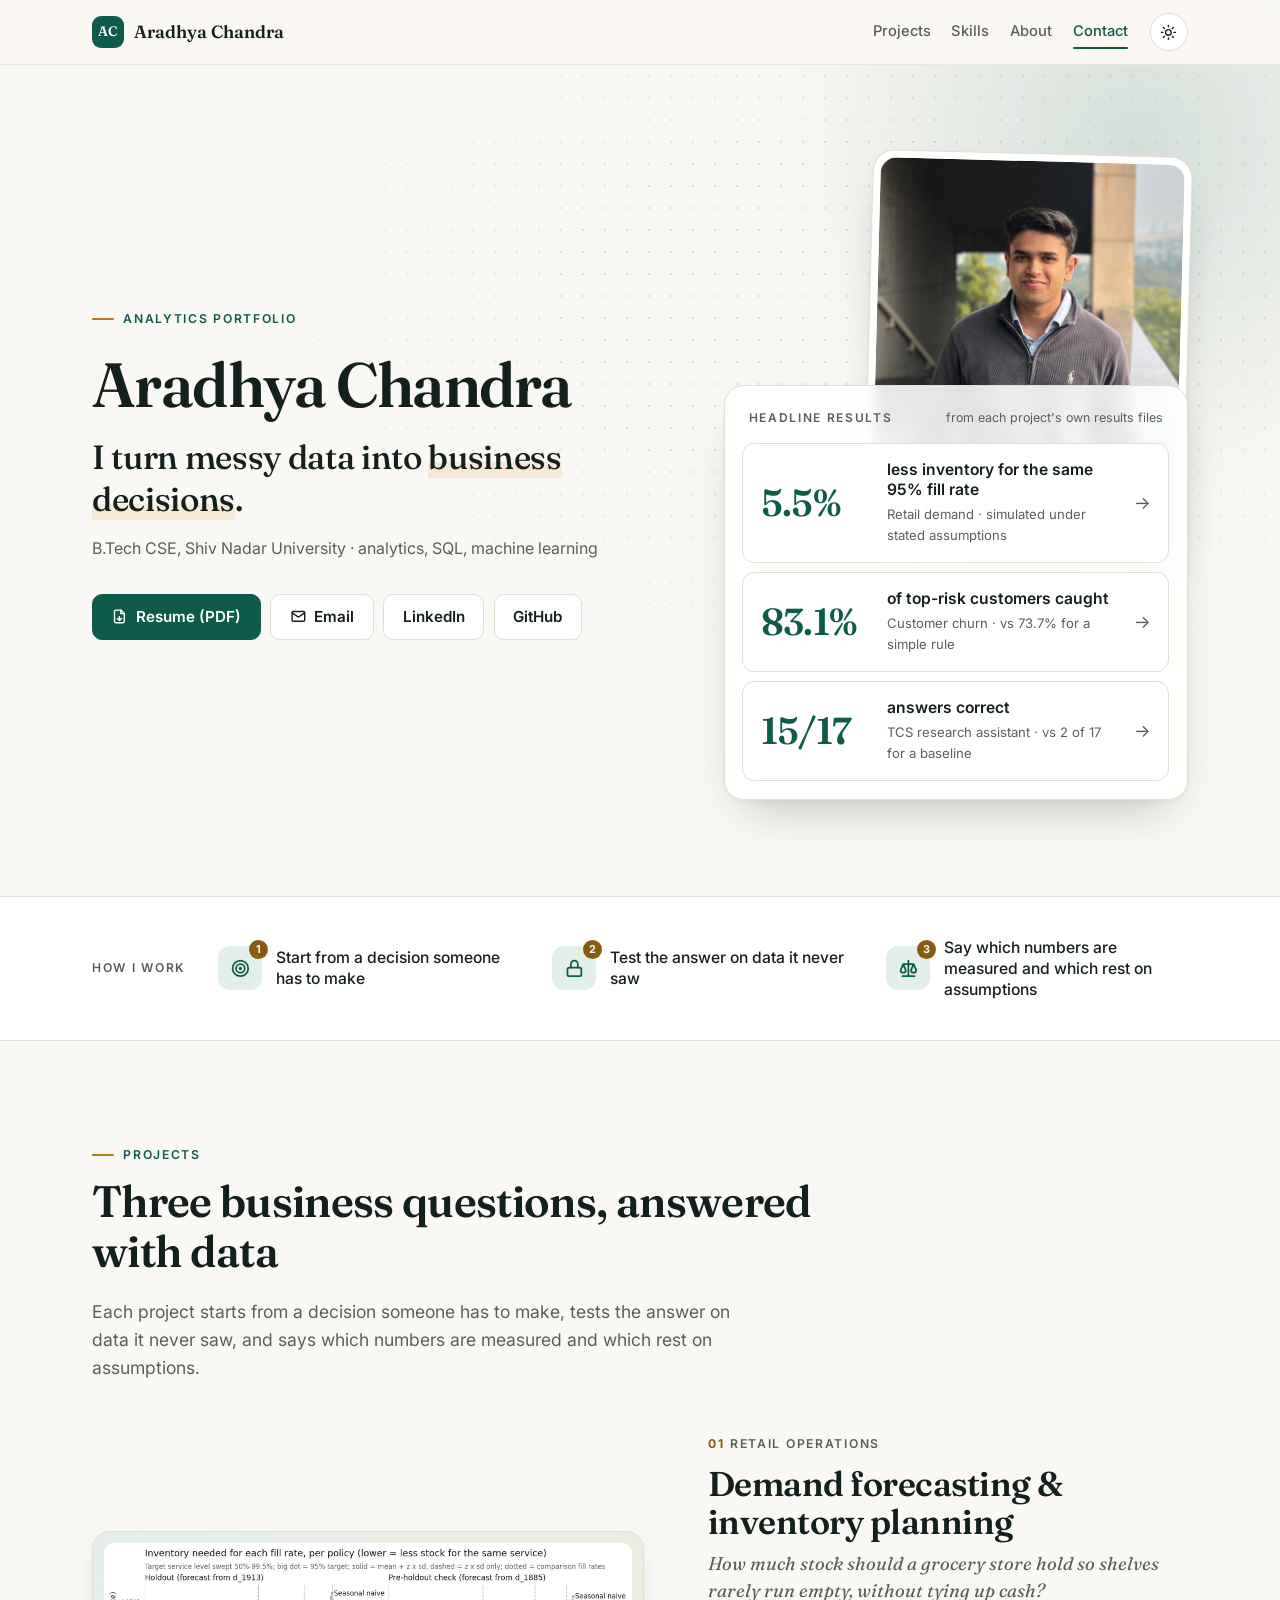
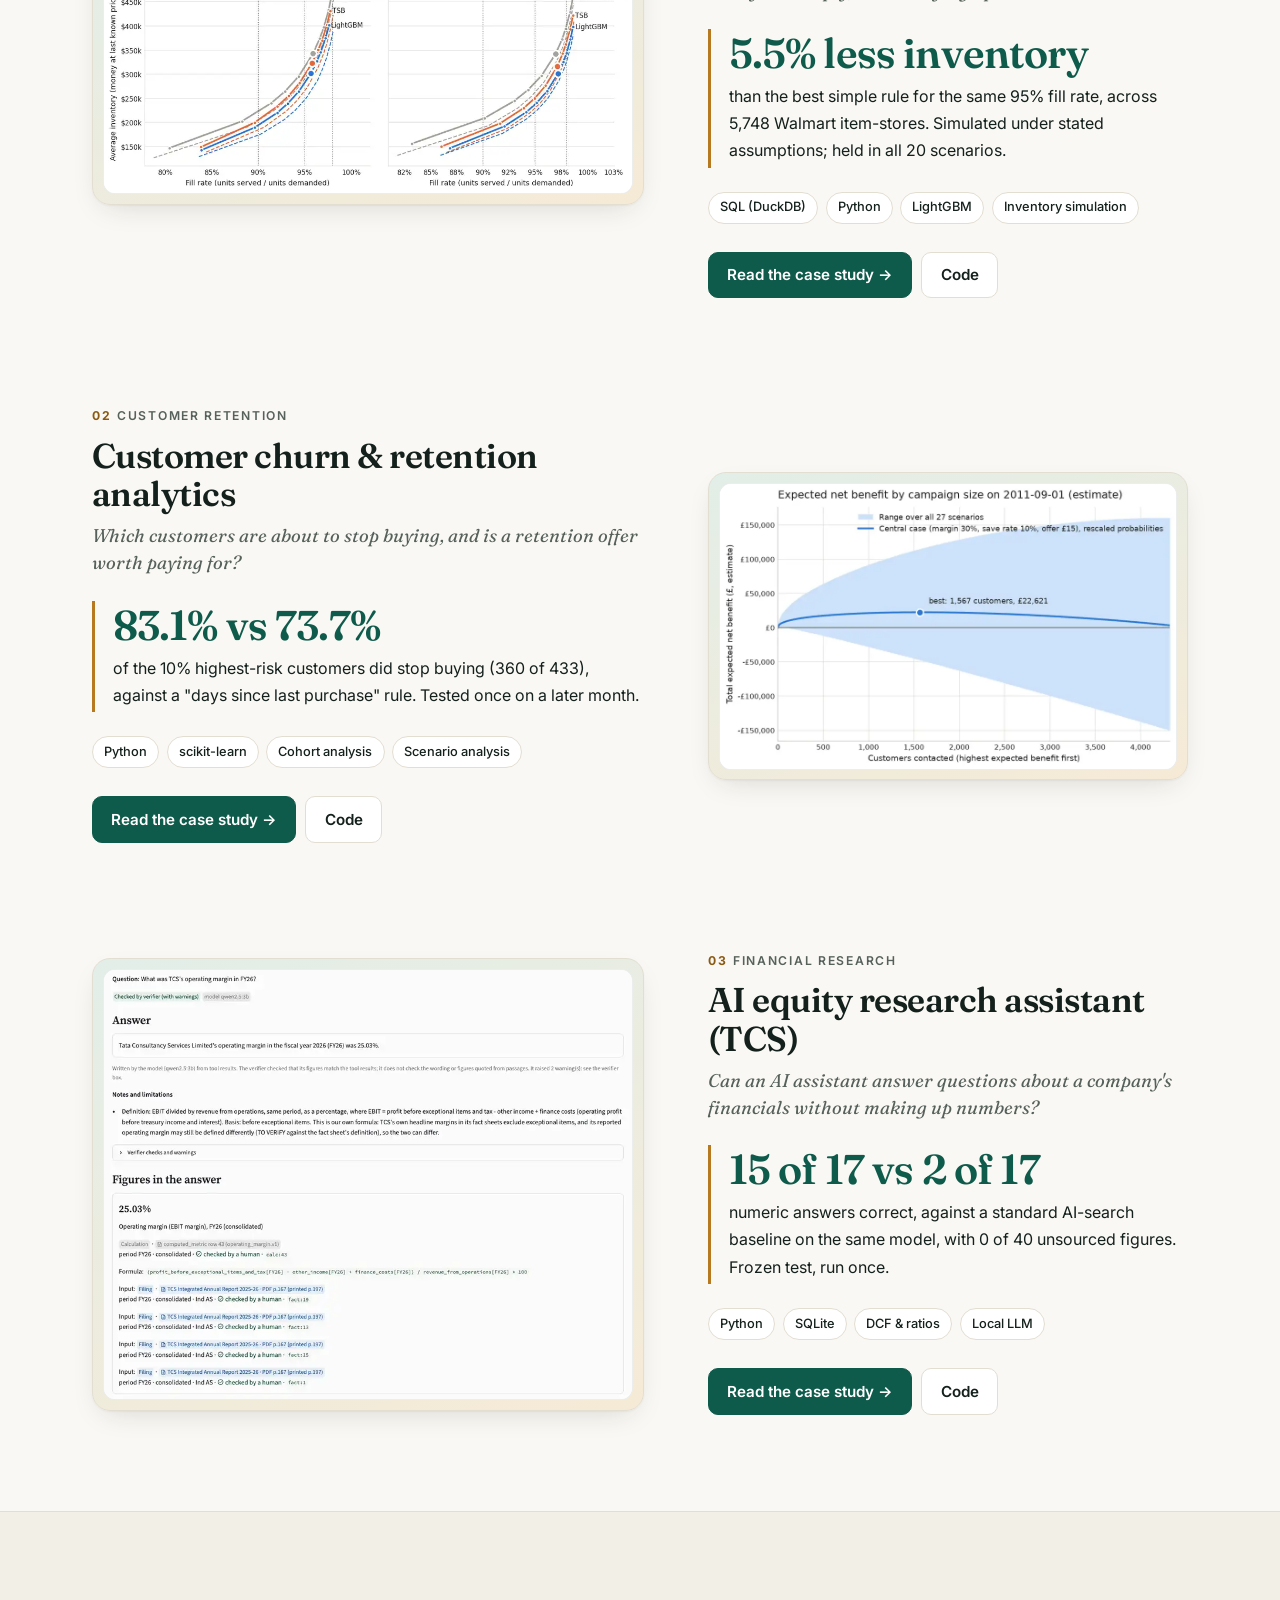
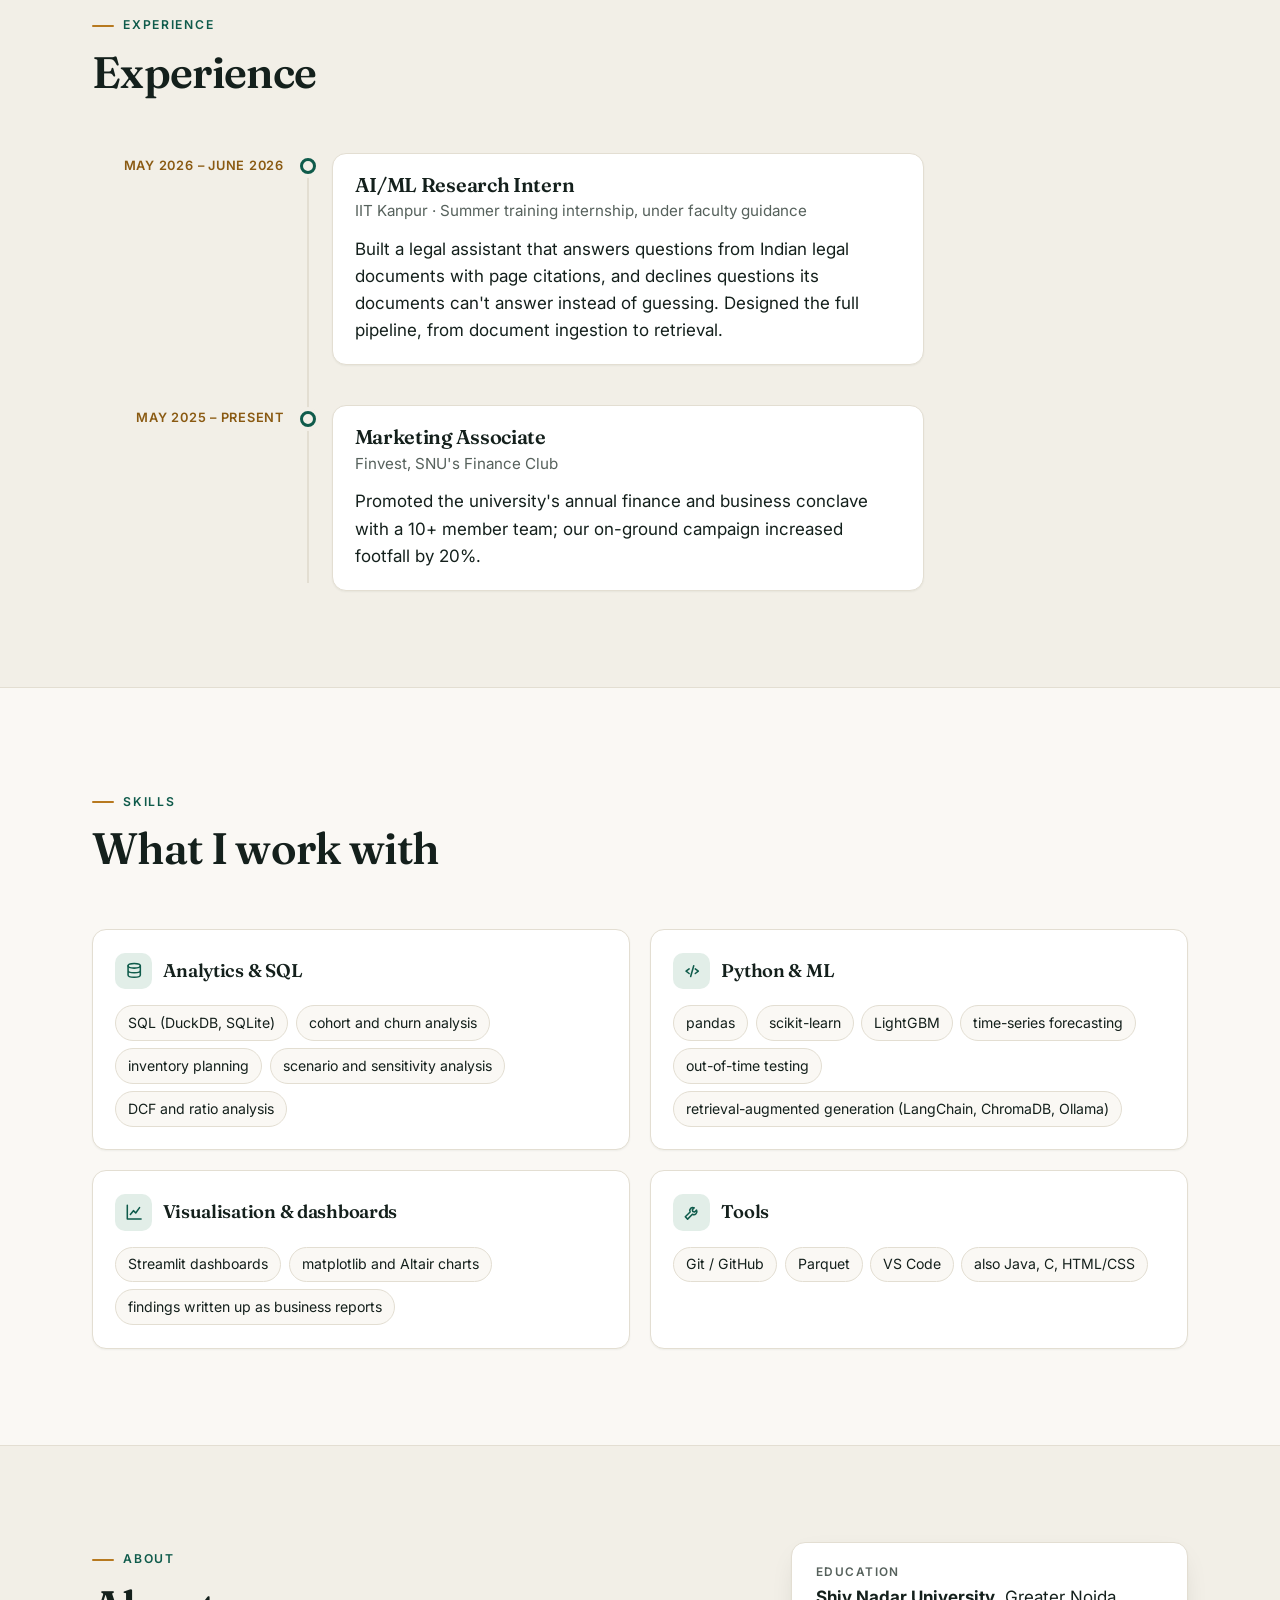
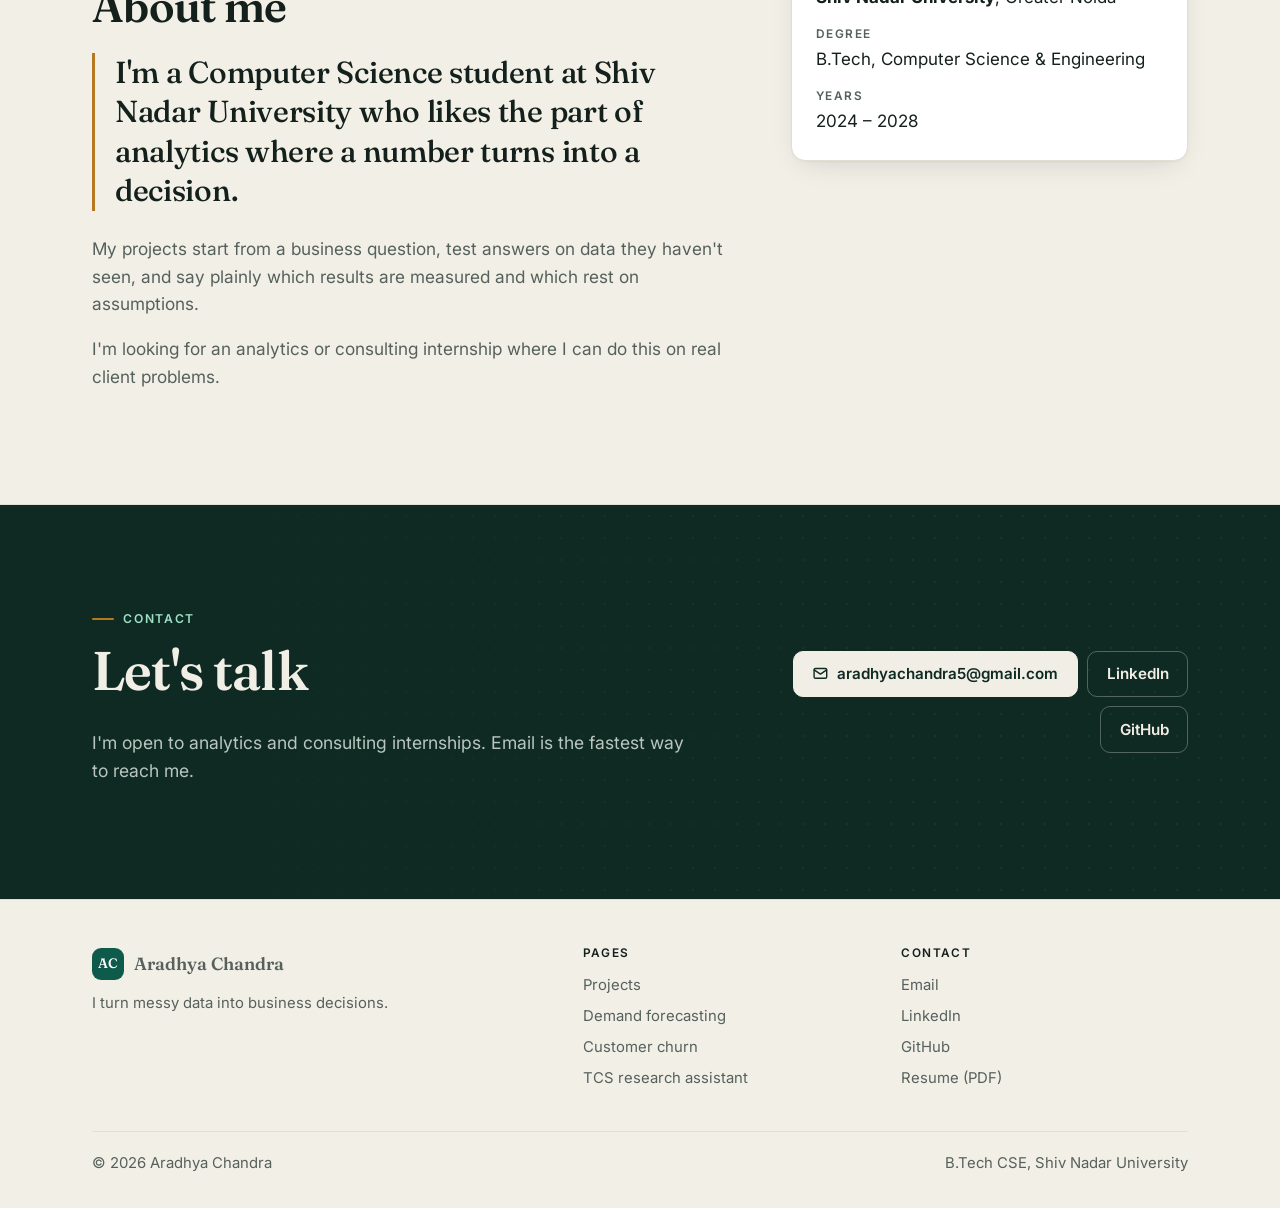
==== commit ee8c132f: "Use the 640x800 portrait and re-crop the case-study avatar - Hero portrait: new photo.jpg (640x800, " ====
--- a/index.html
+++ b/index.html
@@ -77,9 +77,9 @@
       </div>
 
       <div class="hero-visual">
-        <!-- Portrait: 384×480 phone photo, shown at most ~300px wide so it stays sharp -->
+        <!-- Portrait: 640×800 (4:5), shown about 300px wide on desktop -->
         <figure class="portrait">
-          <img src="/assets/img/photo.jpg" alt="Aradhya Chandra" width="384" height="480" loading="eager" decoding="async" fetchpriority="high">
+          <img src="/assets/img/photo.jpg" alt="Aradhya Chandra" width="640" height="800" loading="eager" decoding="async" fetchpriority="high">
         </figure>
       <aside class="results" aria-labelledby="results-h">
         <div class="results-head">
--- a/assets/css/style.css
+++ b/assets/css/style.css
@@ -431,7 +431,7 @@
 
 /* ---------- Portrait (hero) ---------- */
 .portrait {
-  margin: 0; width: 100%; max-width: 10.5rem;
+  margin: 0; width: 100%; max-width: 12.5rem;
   padding: .45rem; border-radius: 22px; background: var(--surface);
   border: 1px solid var(--border); box-shadow: var(--shadow-lg);
 }
@@ -444,11 +444,11 @@
   .results { order: 1; }
   .hero-grid { gap: 1.75rem; }
 }
-@media (min-width: 600px) and (max-width: 959px) { .portrait { max-width: 12rem; } }
+@media (min-width: 600px) and (max-width: 959px) { .portrait { max-width: 14rem; } }
 /* Desktop: portrait card behind the top-right of the results panel */
 @media (min-width: 960px) {
-  .hero-visual { position: relative; padding-top: 12.5rem; }
-  .portrait { position: absolute; top: 0; right: 0; max-width: 17.5rem; transform: rotate(1.5deg); }
+  .hero-visual { position: relative; padding-top: 14.5rem; }
+  .portrait { position: absolute; top: 0; right: 0; max-width: 20rem; transform: rotate(1.5deg); }
   .results { position: relative; }
 }
 @media (min-width: 960px) and (prefers-reduced-motion: no-preference) {
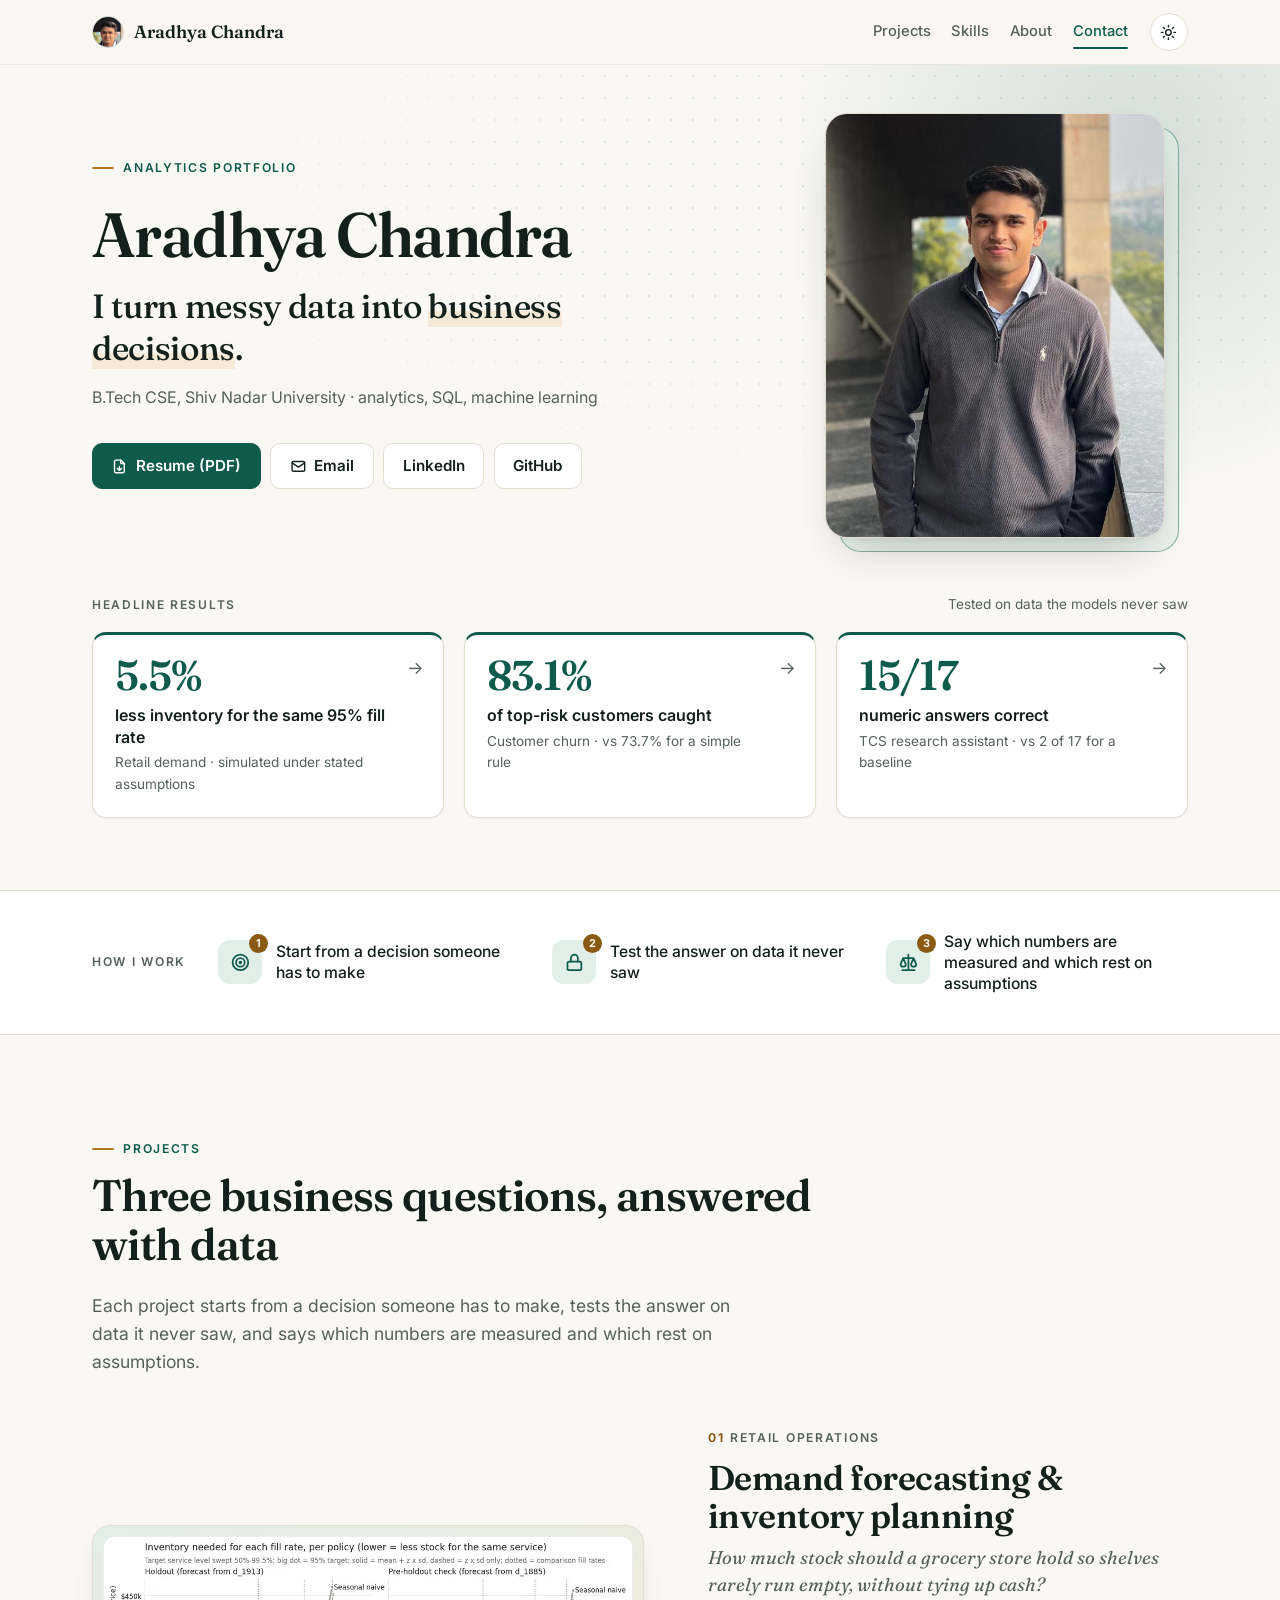
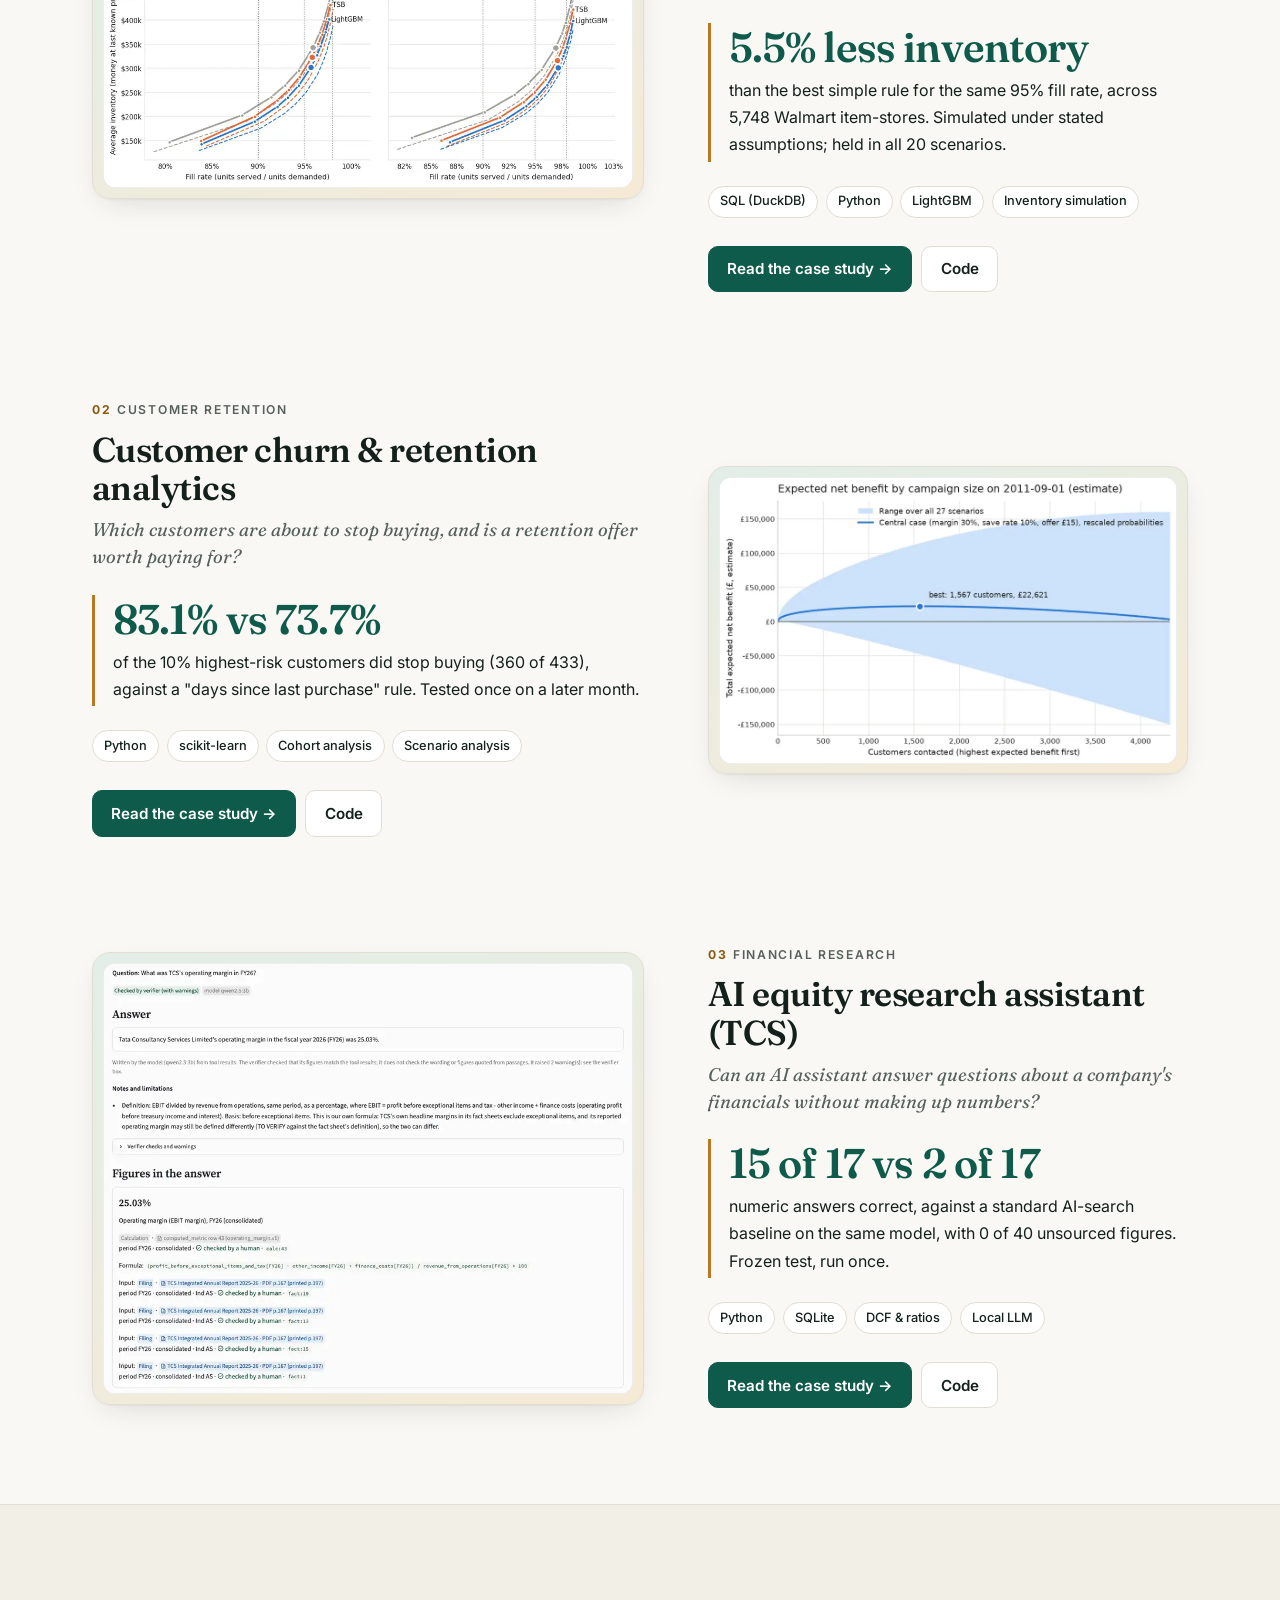
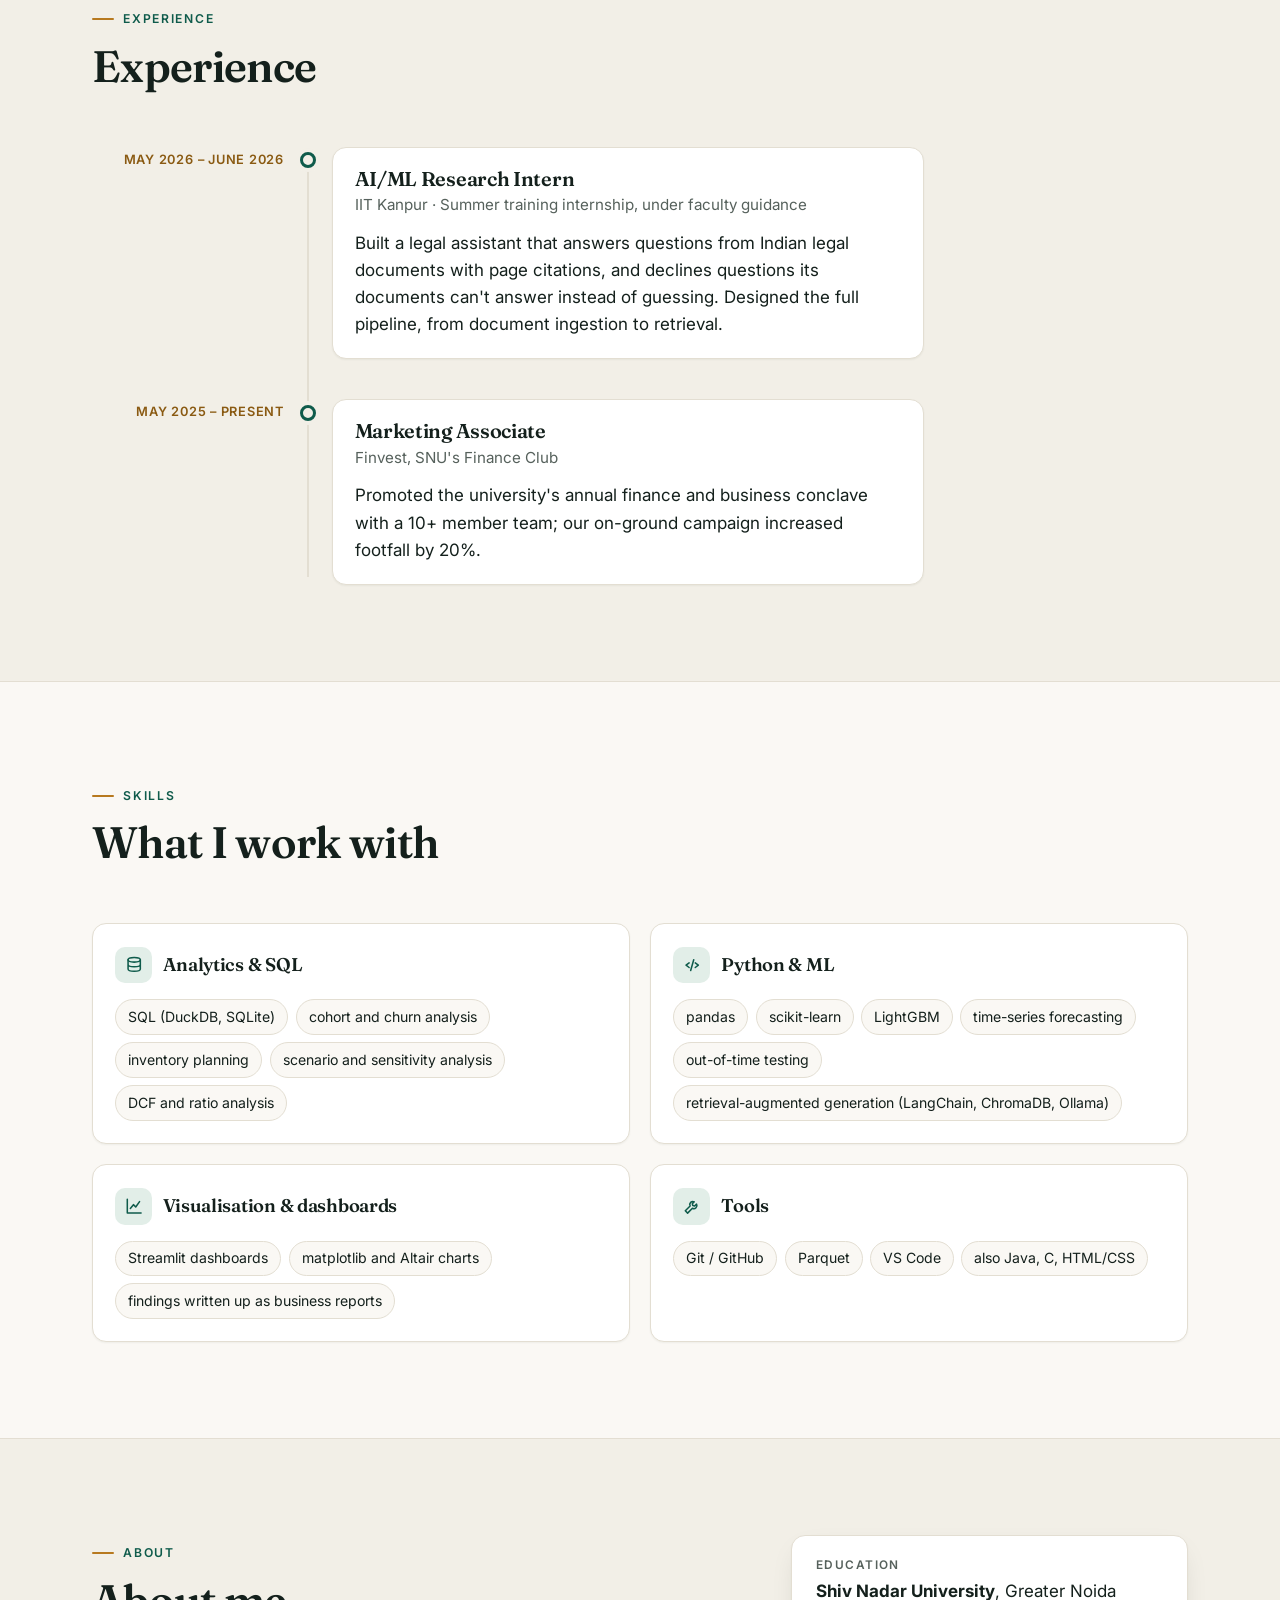
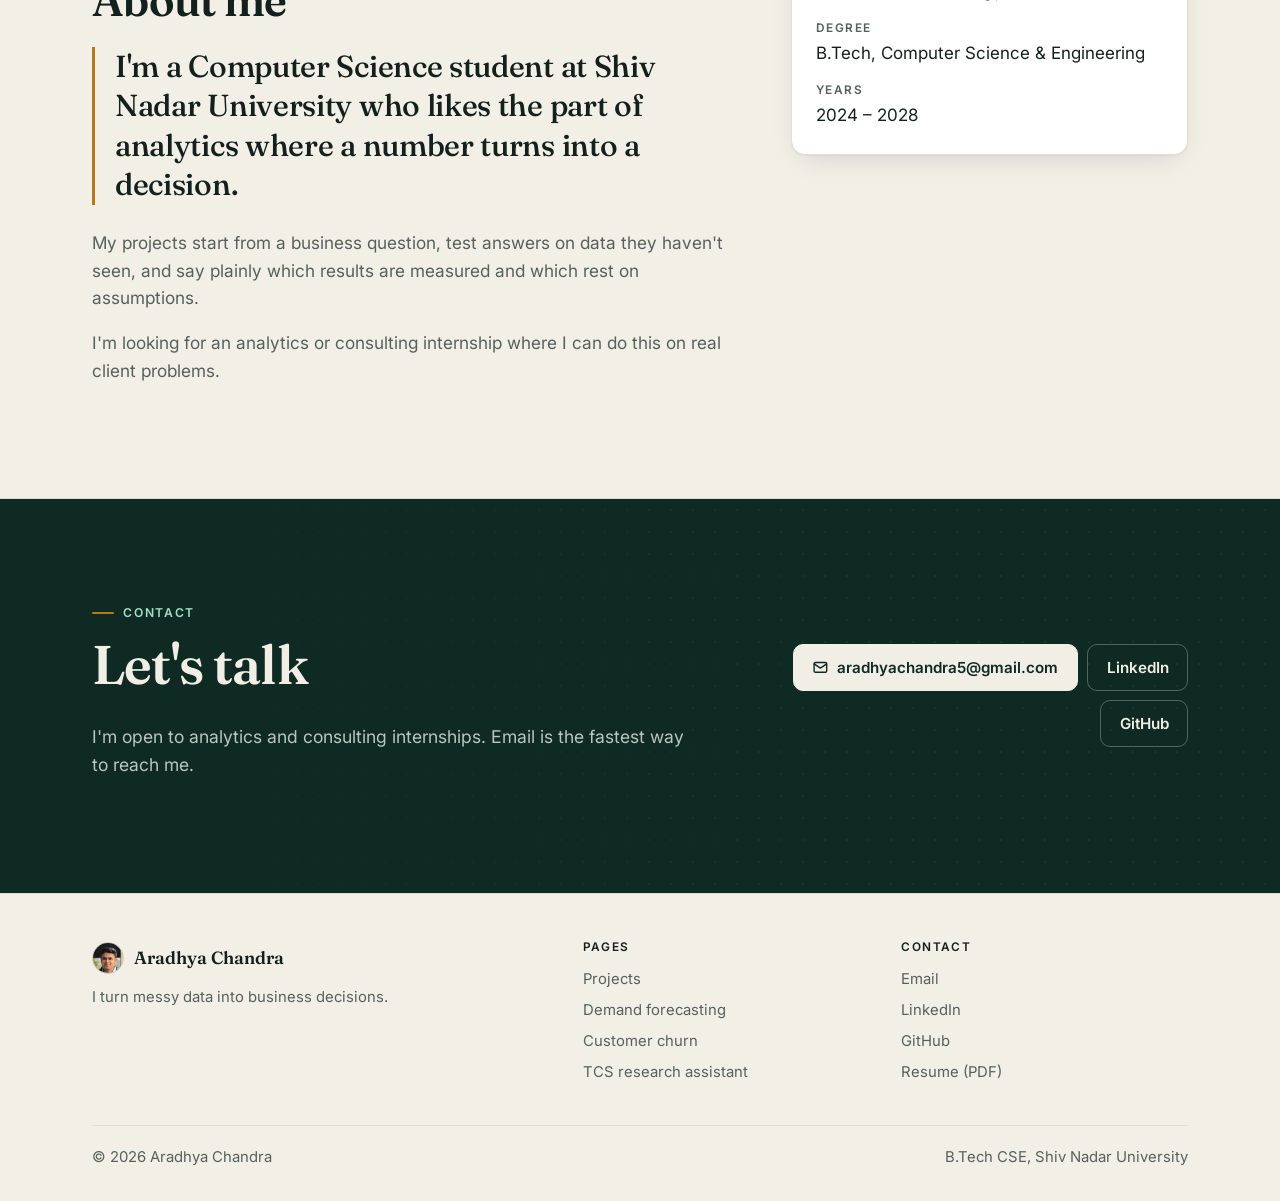
==== commit c205aeb3: "Rework hero, results strip, header and favicon - Hero: two balanced columns, photo alone on the righ" ====
--- a/index.html
+++ b/index.html
@@ -38,7 +38,7 @@
 
 <header class="site-header">
   <div class="wrap">
-    <a class="brand" href="/"><span class="brand-mark" aria-hidden="true">AC</span><span class="brand-name">Aradhya Chandra</span></a>
+    <a class="brand" href="/"><img class="brand-avatar" src="/assets/img/avatar-112.jpg" alt="" width="32" height="32" decoding="async"><span class="brand-name">Aradhya Chandra</span></a>
     <nav class="nav" aria-label="Main">
       <a href="#projects">Projects</a>
       <a href="#skills">Skills</a>
@@ -76,34 +76,36 @@
         </div>
       </div>
 
-      <div class="hero-visual">
-        <!-- Portrait: 640×800 (4:5), shown about 300px wide on desktop -->
-        <figure class="portrait">
-          <img src="/assets/img/photo.jpg" alt="Aradhya Chandra" width="640" height="800" loading="eager" decoding="async" fetchpriority="high">
-        </figure>
-      <aside class="results" aria-labelledby="results-h">
-        <div class="results-head">
-          <p id="results-h">Headline results</p>
-          <span>from each project's own results files</span>
-        </div>
-        <div class="kpis">
-          <a class="kpi" href="/projects/demand-forecasting.html">
-            <span class="kpi-value">5.5%</span>
-            <span><span class="kpi-label">less inventory for the same 95% fill rate</span><span class="kpi-meta">Retail demand · simulated under stated assumptions</span></span>
-            <span class="kpi-arrow" aria-hidden="true">→</span>
-          </a>
-          <a class="kpi" href="/projects/customer-churn.html">
-            <span class="kpi-value">83.1%</span>
-            <span><span class="kpi-label">of top-risk customers caught</span><span class="kpi-meta">Customer churn · vs 73.7% for a simple rule</span></span>
-            <span class="kpi-arrow" aria-hidden="true">→</span>
-          </a>
-          <a class="kpi" href="/projects/tcs-research-assistant.html">
-            <span class="kpi-value">15/17</span>
-            <span><span class="kpi-label">answers correct</span><span class="kpi-meta">TCS research assistant · vs 2 of 17 for a baseline</span></span>
-            <span class="kpi-arrow" aria-hidden="true">→</span>
-          </a>
-        </div>
-      </aside>
+      <figure class="portrait">
+        <!-- Portrait: 640×800 (4:5), shown about 340px wide on desktop -->
+        <img src="/assets/img/photo.jpg" alt="Aradhya Chandra" width="640" height="800" loading="eager" decoding="async" fetchpriority="high">
+      </figure>
+    </div>
+  </section>
+
+  <!-- ===== Headline results ===== -->
+  <section class="results-strip" aria-labelledby="results-h">
+    <div class="wrap">
+      <div class="results-head">
+        <p id="results-h">Headline results</p>
+        <span>Tested on data the models never saw</span>
+      </div>
+      <div class="kpis">
+        <a class="kpi" href="/projects/demand-forecasting.html">
+          <span class="kpi-value">5.5%</span>
+          <span><span class="kpi-label">less inventory for the same 95% fill rate</span><span class="kpi-meta">Retail demand · simulated under stated assumptions</span></span>
+          <span class="kpi-arrow" aria-hidden="true">→</span>
+        </a>
+        <a class="kpi" href="/projects/customer-churn.html">
+          <span class="kpi-value">83.1%</span>
+          <span><span class="kpi-label">of top-risk customers caught</span><span class="kpi-meta">Customer churn · vs 73.7% for a simple rule</span></span>
+          <span class="kpi-arrow" aria-hidden="true">→</span>
+        </a>
+        <a class="kpi" href="/projects/tcs-research-assistant.html">
+          <span class="kpi-value">15/17</span>
+          <span><span class="kpi-label">numeric answers correct</span><span class="kpi-meta">TCS research assistant · vs 2 of 17 for a baseline</span></span>
+          <span class="kpi-arrow" aria-hidden="true">→</span>
+        </a>
       </div>
     </div>
   </section>
@@ -316,7 +318,7 @@
   <div class="wrap">
     <div class="foot-grid">
       <div class="foot-brand">
-        <a class="brand" href="/"><span class="brand-mark" aria-hidden="true">AC</span>Aradhya Chandra</a>
+        <a class="brand" href="/"><img class="brand-avatar" src="/assets/img/avatar-112.jpg" alt="" width="32" height="32" loading="lazy" decoding="async"><span class="brand-name">Aradhya Chandra</span></a>
         <p>I turn messy data into business decisions.</p>
       </div>
       <nav aria-labelledby="foot-pages">
--- a/assets/css/style.css
+++ b/assets/css/style.css
@@ -92,10 +92,6 @@
 .site-header .wrap { display: flex; align-items: center; gap: .75rem; height: 4rem; }
 .brand { display: inline-flex; align-items: center; gap: .6rem; font-family: var(--display); font-weight: 600; font-size: 1.1rem; color: var(--ink); text-decoration: none; margin-right: auto; white-space: nowrap; }
 .brand:hover { color: var(--ink); }
-.brand-mark {
-  width: 2rem; height: 2rem; border-radius: 9px; display: grid; place-items: center;
-  background: var(--accent); color: var(--on-accent); font: 600 .85rem/1 var(--display); letter-spacing: .02em;
-}
 .nav { display: flex; gap: .1rem; overflow-x: auto; scrollbar-width: none; }
 .nav::-webkit-scrollbar { display: none; }
 .nav a {
@@ -116,7 +112,7 @@
 [data-theme-current="dark"] .theme-toggle .sun { display: none; }
 [data-theme-current="dark"] .theme-toggle .moon { display: block; }
 @media (max-width: 520px) {
-  .brand-name { position: absolute; width: 1px; height: 1px; overflow: hidden; clip: rect(0 0 0 0); white-space: nowrap; }
+  .brand-name { font-size: 1rem; }
   .nav a { padding: .45rem .42rem; font-size: .88rem; }
   .nav a.active::after { left: .42rem; right: .42rem; }
 }
@@ -145,8 +141,8 @@
 @media (min-width: 768px) { .section-head { margin-bottom: 3.5rem; } }
 
 /* ---------- Hero ---------- */
-.hero { position: relative; overflow: hidden; padding: 2.75rem 0 3.5rem; isolation: isolate; }
-@media (min-width: 960px) { .hero { padding: 5.5rem 0 6rem; } }
+.hero { position: relative; overflow: hidden; padding: 2.25rem 0 2.75rem; isolation: isolate; }
+@media (min-width: 960px) { .hero { padding: 3rem 0 3.5rem; } }
 .hero::before { /* faint dot grid, fading out */
   content: ""; position: absolute; inset: 0; z-index: -2;
   background-image: radial-gradient(var(--dot) 1.2px, transparent 1.2px);
@@ -160,7 +156,7 @@
   pointer-events: none;
 }
 .hero-grid { display: grid; gap: 2.5rem; align-items: center; }
-@media (min-width: 960px) { .hero-grid { grid-template-columns: 1.1fr .9fr; gap: 4rem; } }
+@media (min-width: 960px) { .hero-grid { grid-template-columns: 1.25fr .75fr; gap: 4rem; } }
 .hero-id { display: flex; align-items: center; gap: .9rem; margin-bottom: 1.6rem; }
 .monogram {
   width: 3.5rem; height: 3.5rem; border-radius: 16px; flex: none;
@@ -178,27 +174,43 @@
 .headline em { font-style: normal; background: linear-gradient(transparent 62%, var(--gold-soft) 62%); }
 .subline { color: var(--muted); margin-bottom: 2rem; font-size: 1rem; }
 
-/* Results panel */
-.results {
-  background: color-mix(in srgb, var(--surface) 88%, transparent);
-  border: 1px solid var(--border); border-radius: 20px; box-shadow: var(--shadow-lg);
-  padding: 1.1rem; backdrop-filter: blur(6px); -webkit-backdrop-filter: blur(6px);
-}
-.results-head { display: flex; justify-content: space-between; align-items: baseline; padding: .3rem .4rem .9rem; }
+/* ---------- Portrait (hero, right column) ---------- */
+.portrait { margin: 0; position: relative; width: 100%; max-width: 13.75rem; } /* 220px on phones */
+.portrait img {
+  position: relative; width: 100%; height: auto; aspect-ratio: 4 / 5;
+  object-fit: cover; object-position: 50% 28%;  /* keeps the face centred if the box ever crops */
+  border-radius: 22px; border: 1px solid var(--border); box-shadow: var(--shadow-lg); background: var(--bg-alt);
+}
+.portrait::before { /* one subtle offset frame behind the photo */
+  content: ""; position: absolute; inset: 0; transform: translate(14px, 14px);
+  border-radius: 22px; border: 1.5px solid color-mix(in srgb, var(--accent) 45%, transparent);
+  background: color-mix(in srgb, var(--accent-soft) 60%, transparent);
+}
+@media (max-width: 959px) { .portrait { order: -1; } .hero-grid { gap: 2rem; } }
+@media (min-width: 960px) {
+  .portrait { max-width: 21.25rem; justify-self: center; } /* 340px */
+}
+
+/* ---------- Headline results strip ---------- */
+.results-strip { padding: 0 0 3rem; }
+@media (min-width: 960px) { .results-strip { padding: 0 0 4.5rem; } }
+.results-head { display: flex; flex-wrap: wrap; justify-content: space-between; align-items: baseline; gap: .35rem 1rem; margin-bottom: 1rem; }
 .results-head p { margin: 0; font: 600 .75rem/1 var(--sans); letter-spacing: .14em; text-transform: uppercase; color: var(--muted); }
-.results-head span { font-size: .78rem; color: var(--muted); }
-.kpis { display: grid; gap: .6rem; }
+.results-head span { font-size: .85rem; color: var(--muted); }
+.kpis { display: grid; gap: .75rem; }
+@media (min-width: 860px) { .kpis { grid-template-columns: repeat(3, 1fr); gap: 1.25rem; } }
 .kpi {
-  display: grid; grid-template-columns: auto 1fr auto; align-items: center; gap: 1rem;
-  padding: 1rem 1.1rem; border-radius: 12px; border: 1px solid var(--border);
-  background: var(--surface); color: var(--ink); text-decoration: none;
+  position: relative; display: flex; flex-direction: column; gap: .55rem;
+  padding: 1.25rem 3rem 1.3rem 1.35rem; border-radius: var(--radius); border: 1px solid var(--border);
+  background: var(--surface); color: var(--ink); text-decoration: none; box-shadow: var(--shadow-sm);
+  border-top: 3px solid var(--accent);
   transition: border-color .15s, transform .15s, box-shadow .15s;
 }
 .kpi:hover { border-color: var(--accent); color: var(--ink); transform: translateY(-2px); box-shadow: var(--shadow); text-decoration: none; }
-.kpi-value { font: 600 clamp(1.9rem, 6vw, 2.35rem)/1 var(--display); color: var(--accent); min-width: 4.4ch; font-variant-numeric: lining-nums tabular-nums; letter-spacing: -.02em; }
-.kpi-label { font-weight: 600; font-size: .98rem; line-height: 1.3; display: block; }
-.kpi-meta { display: block; font-size: .82rem; color: var(--muted); margin-top: .2rem; }
-.kpi-arrow { color: var(--muted); font-size: 1.1rem; transition: transform .15s, color .15s; }
+.kpi-value { font: 600 clamp(2rem, 6vw, 2.6rem)/1 var(--display); color: var(--accent); font-variant-numeric: lining-nums tabular-nums; letter-spacing: -.02em; }
+.kpi-label { font-weight: 600; font-size: 1rem; line-height: 1.35; display: block; }
+.kpi-meta { display: block; font-size: .85rem; color: var(--muted); margin-top: .25rem; }
+.kpi-arrow { position: absolute; top: 1.2rem; right: 1.2rem; color: var(--muted); font-size: 1.1rem; transition: transform .15s, color .15s; }
 .kpi:hover .kpi-arrow { color: var(--accent); transform: translateX(3px); }
 
 /* ---------- How I work ---------- */
@@ -262,13 +274,6 @@
   *, *::before, *::after { transition: none !important; animation: none !important; }
 }
 
-/* KPI tiles: tighter on narrow screens */
-@media (max-width: 600px) {
-  .results { padding: .75rem; border-radius: 16px; }
-  .results-head { flex-direction: column; gap: .35rem; padding: .25rem .35rem .75rem; }
-  .kpi { gap: .8rem; padding: .85rem .9rem; }
-  .kpi-value { font-size: 1.7rem; min-width: 0; width: 4.6rem; }
-}
 
 /* ---------- Experience: timeline ---------- */
 .timeline { list-style: none; margin: 0; padding: 0; max-width: 52rem; position: relative; }
@@ -429,32 +434,19 @@
   .tl-item::before { left: 13rem; }
 }
 
-/* ---------- Portrait (hero) ---------- */
-.portrait {
-  margin: 0; width: 100%; max-width: 12.5rem;
-  padding: .45rem; border-radius: 22px; background: var(--surface);
-  border: 1px solid var(--border); box-shadow: var(--shadow-lg);
-}
-.portrait img { width: 100%; height: auto; aspect-ratio: 4 / 5; object-fit: cover; border-radius: 16px; }
-/* Phone/tablet: photo above the name, results panel after the buttons */
-@media (max-width: 959px) {
-  .hero-visual { display: contents; }
-  .portrait { order: -1; }
-  .hero-text { order: 0; }
-  .results { order: 1; }
-  .hero-grid { gap: 1.75rem; }
-}
-@media (min-width: 600px) and (max-width: 959px) { .portrait { max-width: 14rem; } }
-/* Desktop: portrait card behind the top-right of the results panel */
-@media (min-width: 960px) {
-  .hero-visual { position: relative; padding-top: 14.5rem; }
-  .portrait { position: absolute; top: 0; right: 0; max-width: 20rem; transform: rotate(1.5deg); }
-  .results { position: relative; }
-}
-@media (min-width: 960px) and (prefers-reduced-motion: no-preference) {
-  .portrait { transition: transform .3s ease; }
-  .hero-visual:hover .portrait { transform: rotate(0deg) translateY(-3px); }
-}
-
-/* Round avatar beside the name in case-study headers */
-.brand-avatar { width: 2.25rem; height: 2.25rem; border-radius: 50%; object-fit: cover; flex: none; box-shadow: 0 0 0 2px var(--bg), 0 0 0 3px color-mix(in srgb, var(--accent) 45%, transparent); }
+/* Header lockup: round avatar + name in the heading serif (all pages) */
+.brand-avatar {
+  width: 32px; height: 32px; border-radius: 50%; object-fit: cover; object-position: 50% 35%; flex: none;
+  border: 1px solid color-mix(in srgb, var(--ink) 18%, transparent);
+}
+
+@media (max-width: 600px) {
+  .site-header .wrap { height: auto; flex-wrap: wrap; row-gap: 0; padding-top: .5rem; padding-bottom: .2rem; }
+  .brand { gap: .5rem; }
+  .theme-toggle { width: 2.2rem; height: 2.2rem; }
+  .nav { order: 3; width: 100%; margin: .15rem -.42rem 0; }
+  html { scroll-padding-top: 6.5rem; }
+}
+
+/* footer lockup matches the header: name in full ink, not link grey */
+.site-footer .brand, .site-footer .brand:hover { color: var(--ink); text-decoration: none; }
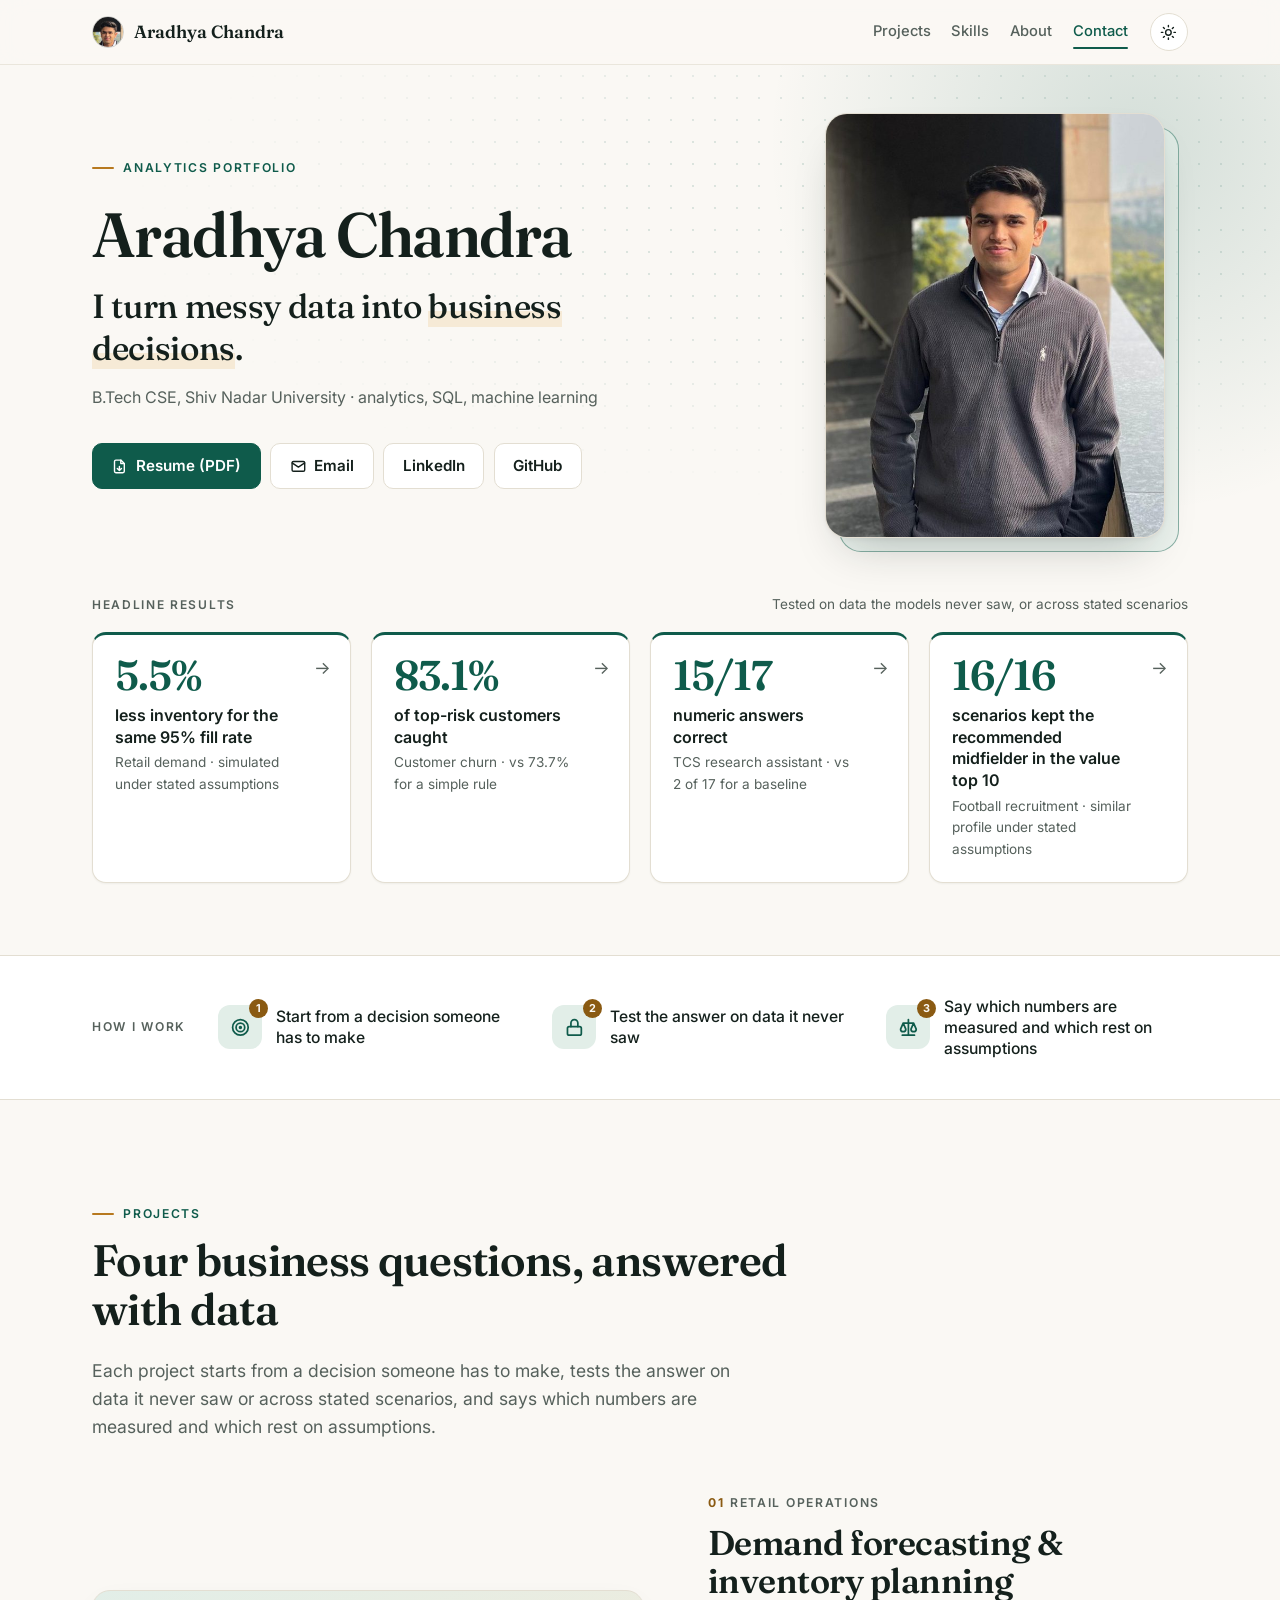
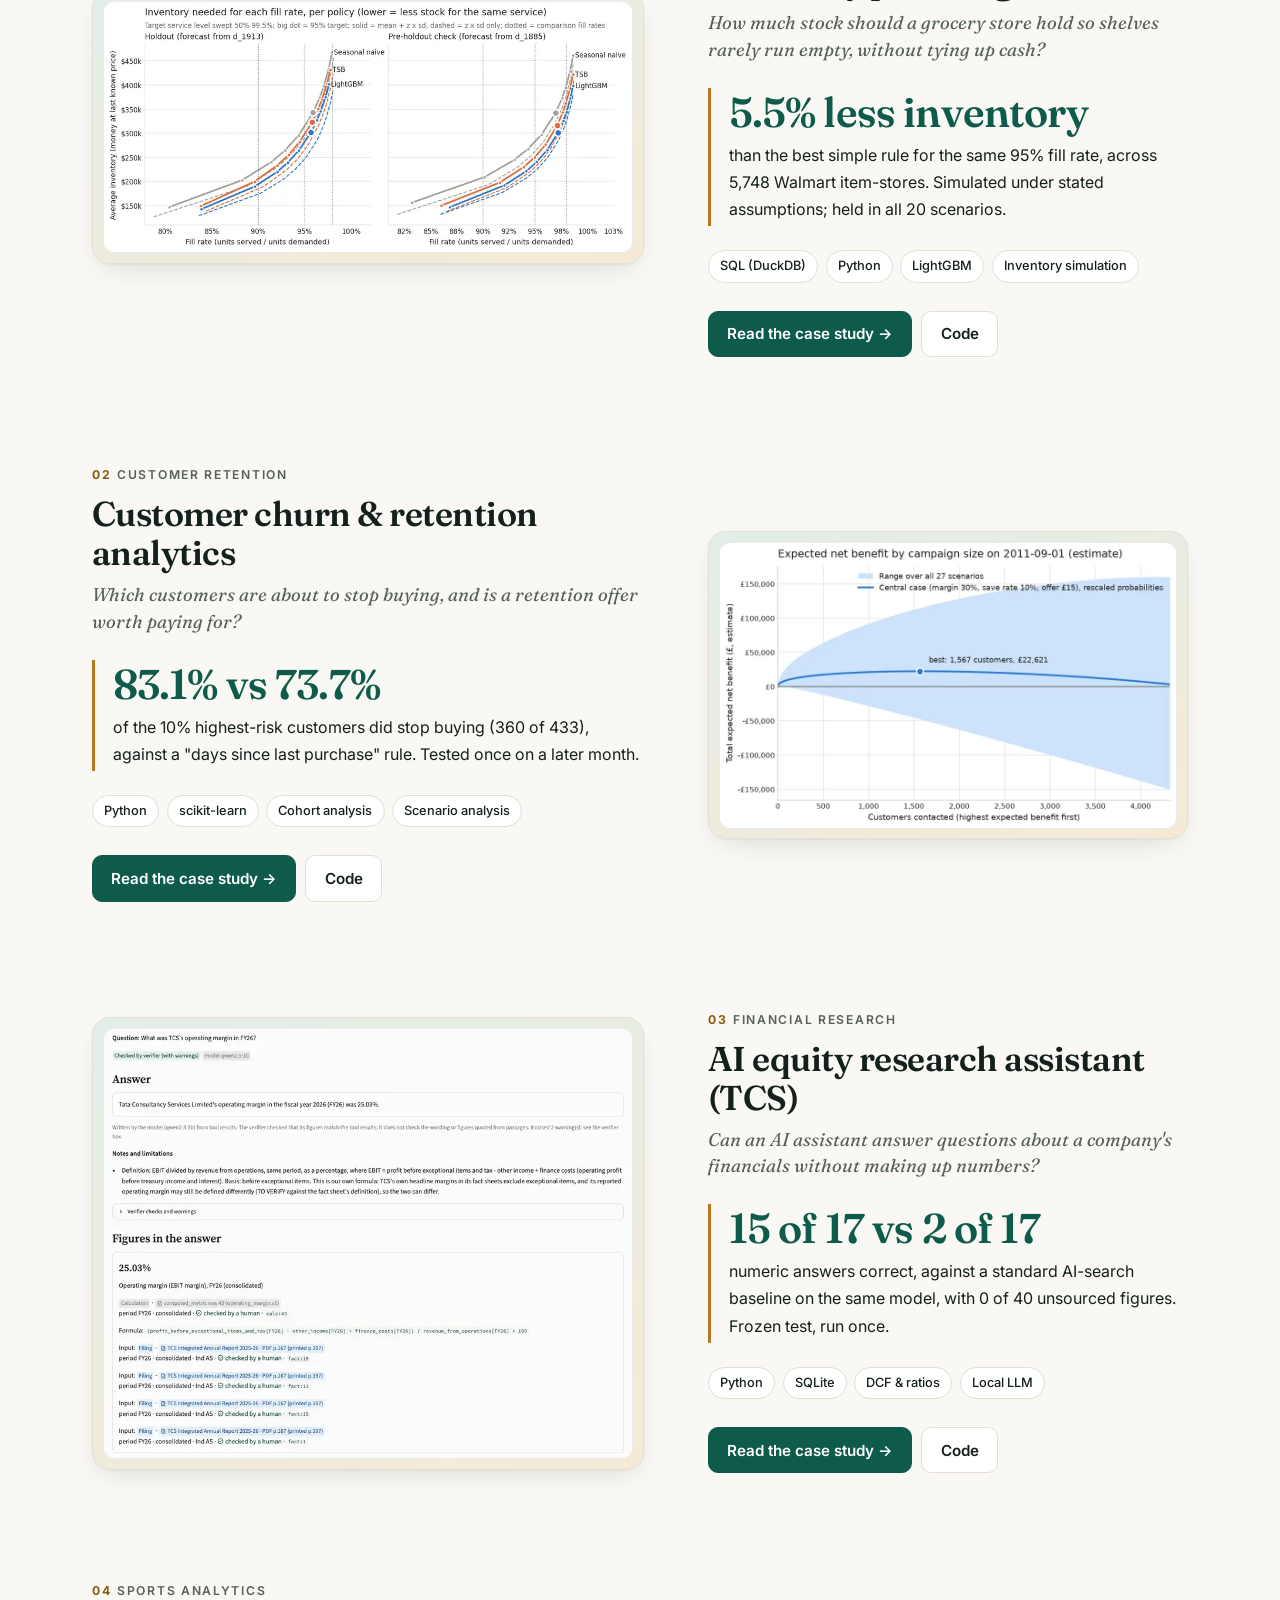
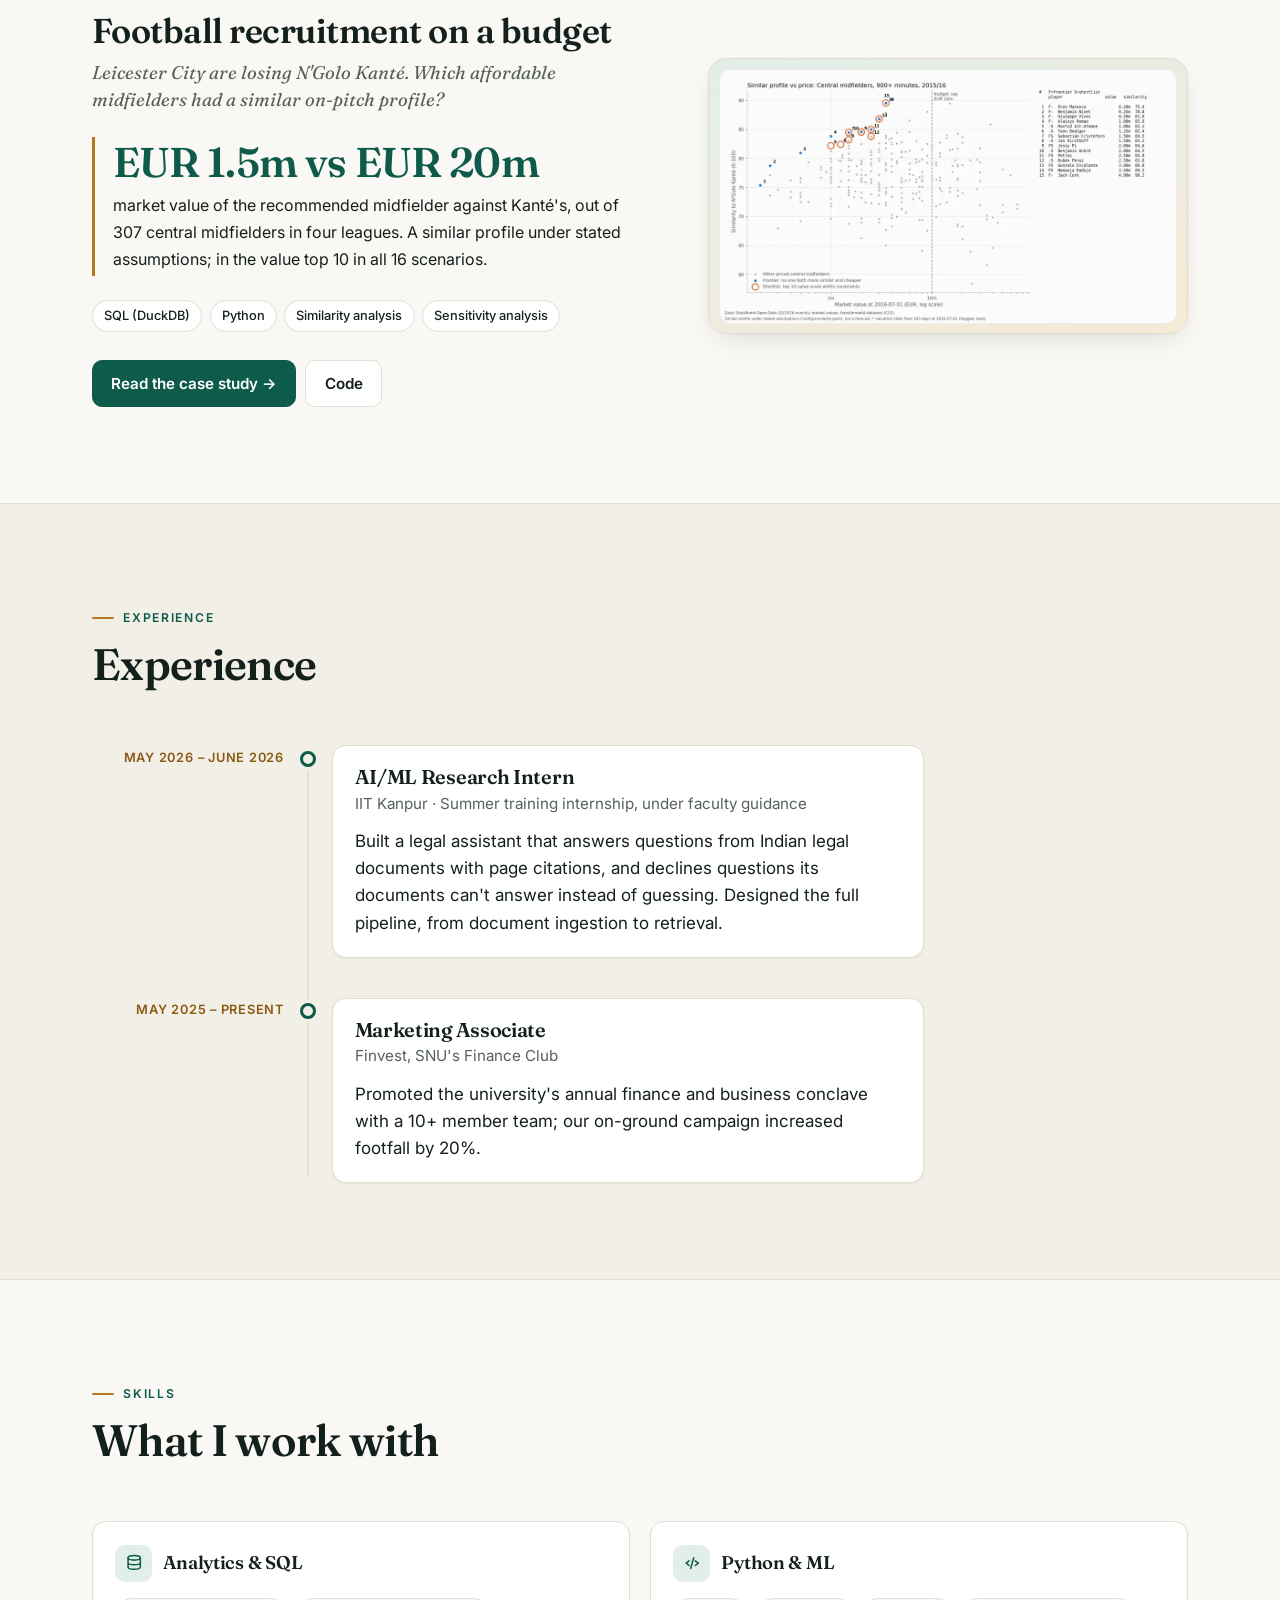
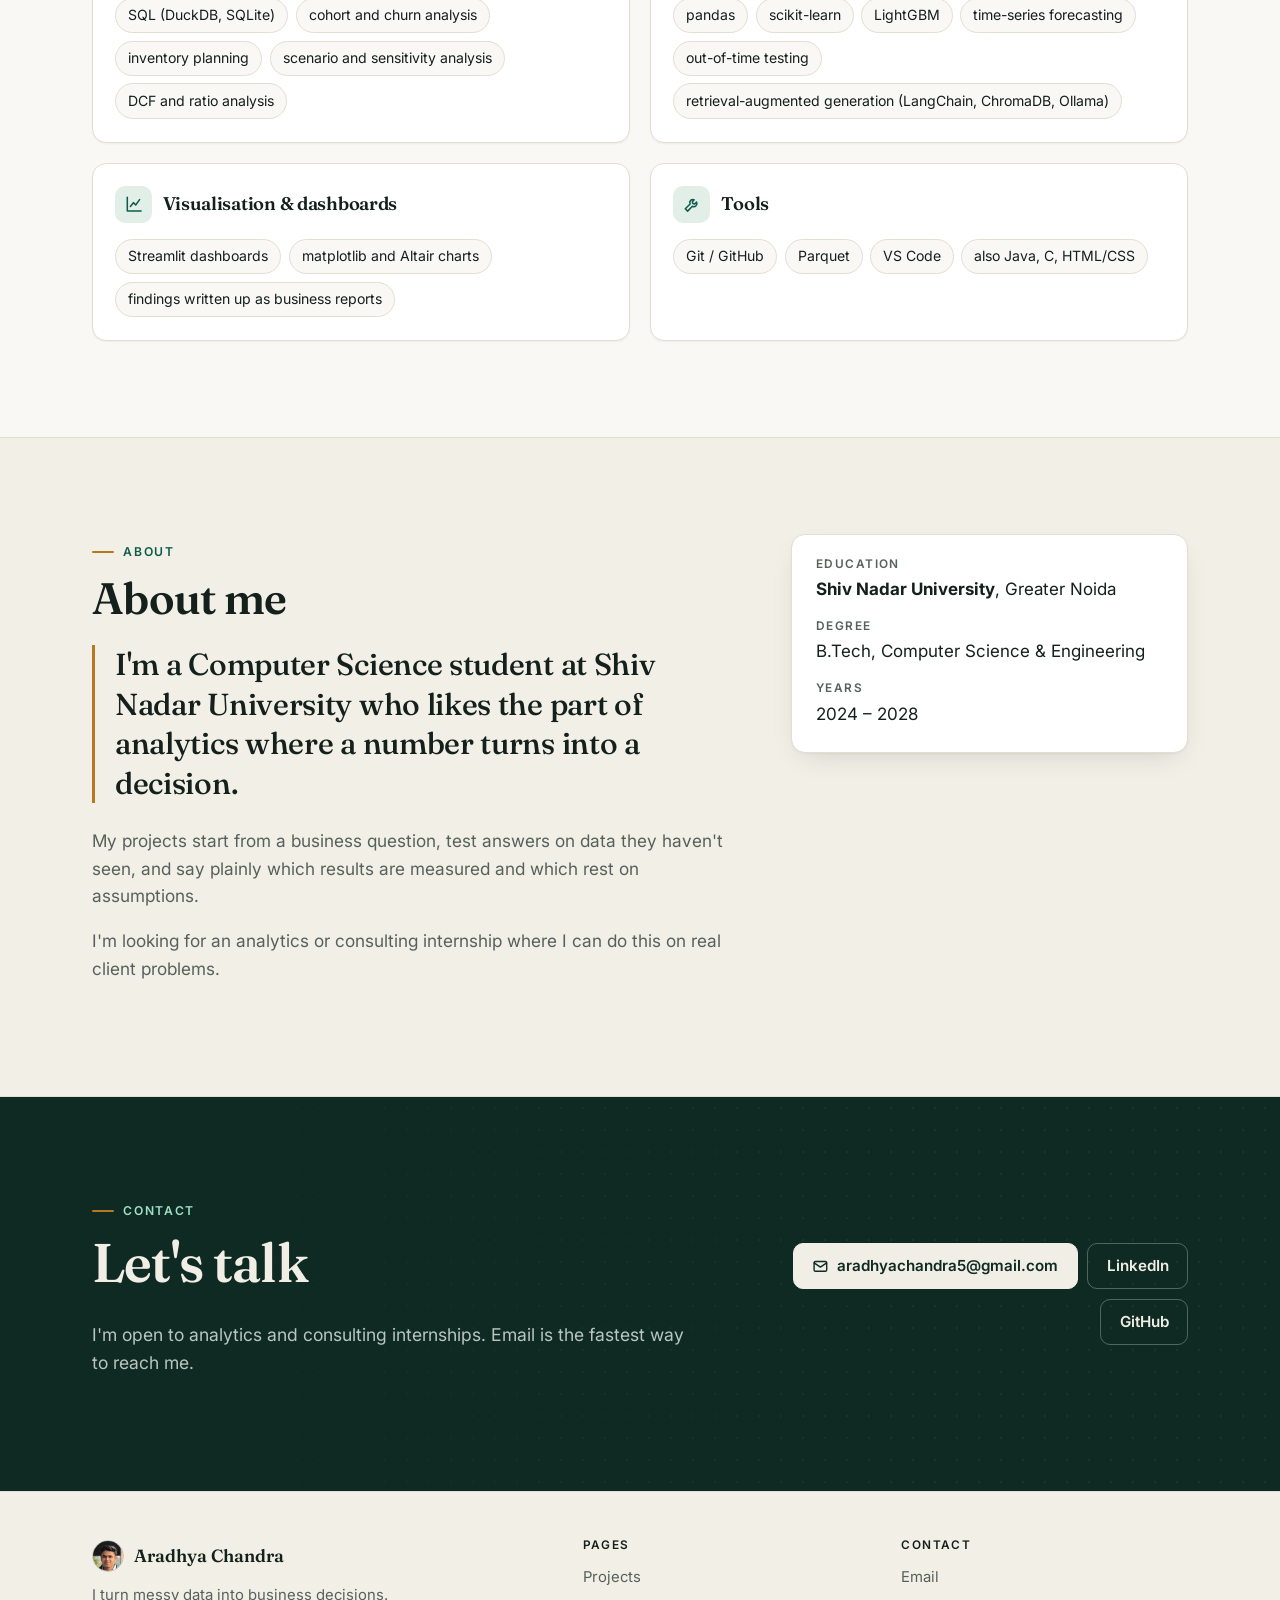
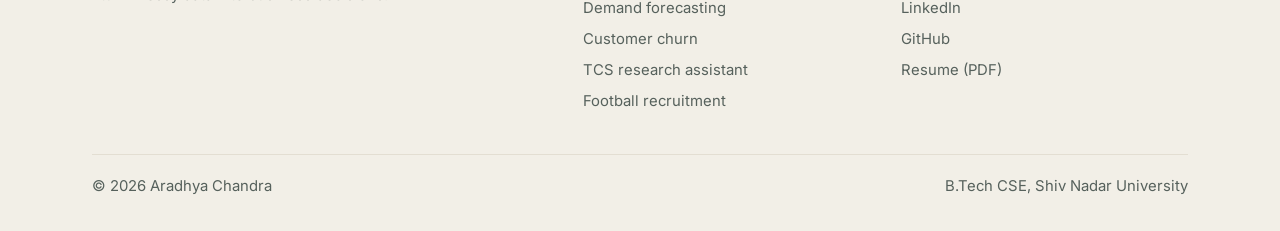
==== commit 75128394: "Add football recruitment case study (04) and case-study gutter fix - projects/football-recruitment.h" ====
--- a/index.html
+++ b/index.html
@@ -4,14 +4,14 @@
   <meta charset="utf-8">
   <meta name="viewport" content="width=device-width, initial-scale=1">
   <title>Aradhya Chandra · Analytics</title>
-  <meta name="description" content="Aradhya Chandra, B.Tech CSE at Shiv Nadar University. Analytics projects that turn data into business decisions: inventory planning, customer retention and financial research.">
+  <meta name="description" content="Aradhya Chandra, B.Tech CSE at Shiv Nadar University. Analytics projects that turn data into business decisions: inventory planning, customer retention, financial research and football recruitment.">
   <link rel="canonical" href="https://aradhyachandra.github.io/">
 
   <!-- Link previews (Gmail, LinkedIn, WhatsApp, X) -->
   <meta property="og:type" content="website">
   <meta property="og:site_name" content="Aradhya Chandra">
   <meta property="og:title" content="Aradhya Chandra · I turn messy data into business decisions">
-  <meta property="og:description" content="Analytics projects on inventory planning, customer retention and financial research, each with the business question, the finding and the recommendation.">
+  <meta property="og:description" content="Analytics projects on inventory planning, customer retention, financial research and football recruitment, each with the business question, the finding and the recommendation.">
   <meta property="og:url" content="https://aradhyachandra.github.io/">
   <meta property="og:image" content="https://aradhyachandra.github.io/assets/img/og-image.png">
   <meta property="og:image:width" content="1200">
@@ -19,7 +19,7 @@
   <meta property="og:image:alt" content="Aradhya Chandra: I turn messy data into business decisions">
   <meta name="twitter:card" content="summary_large_image">
   <meta name="twitter:title" content="Aradhya Chandra · I turn messy data into business decisions">
-  <meta name="twitter:description" content="Analytics projects on inventory planning, customer retention and financial research.">
+  <meta name="twitter:description" content="Analytics projects on inventory planning, customer retention, financial research and football recruitment.">
   <meta name="twitter:image" content="https://aradhyachandra.github.io/assets/img/og-image.png">
 
   <link rel="icon" href="/favicon.svg" type="image/svg+xml">
@@ -88,7 +88,7 @@
     <div class="wrap">
       <div class="results-head">
         <p id="results-h">Headline results</p>
-        <span>Tested on data the models never saw</span>
+        <span>Tested on data the models never saw, or across stated scenarios</span>
       </div>
       <div class="kpis">
         <a class="kpi" href="/projects/demand-forecasting.html">
@@ -106,6 +106,11 @@
           <span><span class="kpi-label">numeric answers correct</span><span class="kpi-meta">TCS research assistant · vs 2 of 17 for a baseline</span></span>
           <span class="kpi-arrow" aria-hidden="true">→</span>
         </a>
+        <a class="kpi" href="/projects/football-recruitment.html">
+          <span class="kpi-value">16/16</span>
+          <span><span class="kpi-label">scenarios kept the recommended midfielder in the value top 10</span><span class="kpi-meta">Football recruitment · similar profile under stated assumptions</span></span>
+          <span class="kpi-arrow" aria-hidden="true">→</span>
+        </a>
       </div>
     </div>
   </section>
@@ -136,8 +141,8 @@
     <div class="wrap">
       <div class="section-head reveal">
         <p class="eyebrow">Projects</p>
-        <h2 id="projects-h">Three business questions, answered with data</h2>
-        <p class="lede">Each project starts from a decision someone has to make, tests the answer on data it never saw, and says which numbers are measured and which rest on assumptions.</p>
+        <h2 id="projects-h">Four business questions, answered with data</h2>
+        <p class="lede">Each project starts from a decision someone has to make, tests the answer on data it never saw or across stated scenarios, and says which numbers are measured and which rest on assumptions.</p>
       </div>
 
       <div class="features">
@@ -206,6 +211,28 @@
             </div>
           </div>
         </article>
+
+        <article class="feature reveal">
+          <a class="shot" href="/projects/football-recruitment.html" aria-label="Read the football recruitment case study">
+            <div class="shot-inner"><img src="/assets/img/home-football.webp" width="1000" height="554" alt="Scatter chart of similarity to N'Golo Kanté against market value for central midfielders, with the value frontier and shortlist marked below the EUR 10m budget line." loading="lazy" decoding="async"></div>
+          </a>
+          <div>
+            <span class="feature-num"><b>04</b>Sports analytics</span>
+            <h3>Football recruitment on a budget</h3>
+            <p class="question">Leicester City are losing N'Golo Kanté. Which affordable midfielders had a similar on-pitch profile?</p>
+            <div class="result">
+              <strong>EUR 1.5m vs EUR 20m</strong>
+              <span>market value of the recommended midfielder against Kanté's, out of 307 central midfielders in four leagues. A similar profile under stated assumptions; in the value top 10 in all 16 scenarios.</span>
+            </div>
+            <ul class="tags" aria-label="Tools">
+              <li>SQL (DuckDB)</li><li>Python</li><li>Similarity analysis</li><li>Sensitivity analysis</li>
+            </ul>
+            <div class="feature-links">
+              <a class="btn btn-primary" href="/projects/football-recruitment.html">Read the case study →</a>
+              <a class="btn" href="https://github.com/aradhyachandra/football-recruitment" rel="noopener">Code</a>
+            </div>
+          </div>
+        </article>
       </div>
     </div>
   </section>
@@ -328,6 +355,7 @@
           <li><a href="/projects/demand-forecasting.html">Demand forecasting</a></li>
           <li><a href="/projects/customer-churn.html">Customer churn</a></li>
           <li><a href="/projects/tcs-research-assistant.html">TCS research assistant</a></li>
+          <li><a href="/projects/football-recruitment.html">Football recruitment</a></li>
         </ul>
       </nav>
       <div>
--- a/assets/css/style.css
+++ b/assets/css/style.css
@@ -198,7 +198,8 @@
 .results-head p { margin: 0; font: 600 .75rem/1 var(--sans); letter-spacing: .14em; text-transform: uppercase; color: var(--muted); }
 .results-head span { font-size: .85rem; color: var(--muted); }
 .kpis { display: grid; gap: .75rem; }
-@media (min-width: 860px) { .kpis { grid-template-columns: repeat(3, 1fr); gap: 1.25rem; } }
+@media (min-width: 720px) { .kpis { grid-template-columns: repeat(2, 1fr); gap: 1.25rem; } }
+@media (min-width: 1100px) { .kpis { grid-template-columns: repeat(4, 1fr); } }
 .kpi {
   position: relative; display: flex; flex-direction: column; gap: .55rem;
   padding: 1.25rem 3rem 1.3rem 1.35rem; border-radius: var(--radius); border: 1px solid var(--border);
@@ -373,8 +374,8 @@
 .cs-kpi strong { display: block; font: 600 clamp(1.6rem, 4.5vw, 2rem)/1.1 var(--display); color: var(--accent); letter-spacing: -.02em; margin-bottom: .35rem; font-variant-numeric: lining-nums; }
 .cs-kpi span { font-size: .92rem; color: var(--muted); line-height: 1.4; display: block; }
 
-.cs-layout { display: grid; gap: 2rem; padding: 2.5rem 0 4rem; }
-@media (min-width: 1000px) { .cs-layout { grid-template-columns: 13rem minmax(0, 1fr); gap: 4rem; padding: 3.5rem 0 5rem; } }
+.cs-layout { display: grid; gap: 2rem; padding-top: 2.5rem; padding-bottom: 4rem; }  /* top/bottom only: keep .wrap's side gutter */
+@media (min-width: 1000px) { .cs-layout { grid-template-columns: 13rem minmax(0, 1fr); gap: 4rem; padding-top: 3.5rem; padding-bottom: 5rem; } }
 .toc { display: none; }
 @media (min-width: 1000px) {
   .toc { display: block; position: sticky; top: 5.5rem; align-self: start; }
@@ -450,3 +451,9 @@
 
 /* footer lockup matches the header: name in full ink, not link grey */
 .site-footer .brand, .site-footer .brand:hover { color: var(--ink); text-decoration: none; }
+
+/* Data credit with the provider's logo (football case study: the StatsBomb terms ask for their logo on
+   every published analysis). The logo has dark lettering, so it sits on a white plate in both themes. */
+.data-credit { display: flex; flex-wrap: wrap; align-items: center; gap: .9rem 1.2rem; background: var(--surface); border: 1px solid var(--border); border-radius: var(--radius); padding: 1rem 1.2rem; margin: 1.25rem 0 0; }
+.data-credit img { width: 180px; height: auto; flex: none; background: #fff; padding: .55rem .75rem; border-radius: 8px; border: 1px solid rgba(20,32,28,.08); }
+.data-credit p { flex: 1 1 16rem; margin: 0; font-size: .9rem; color: var(--muted); }
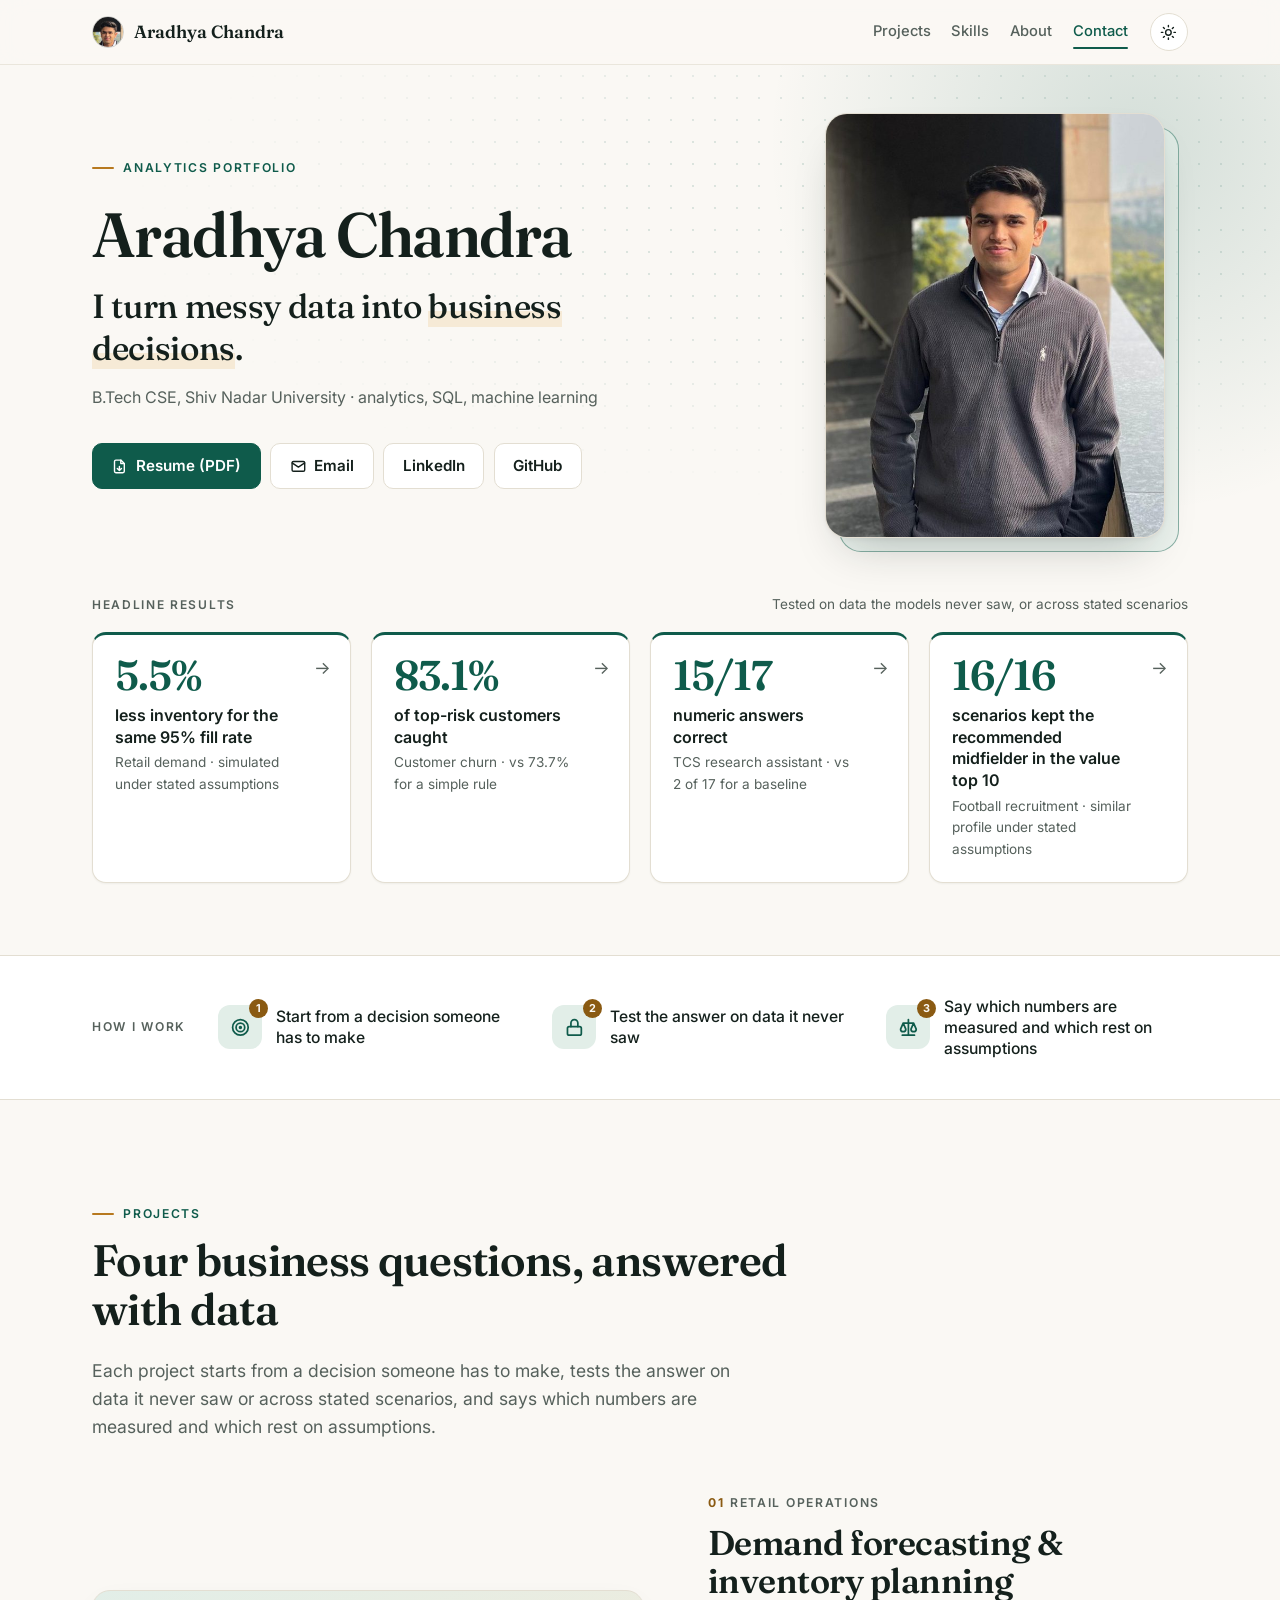
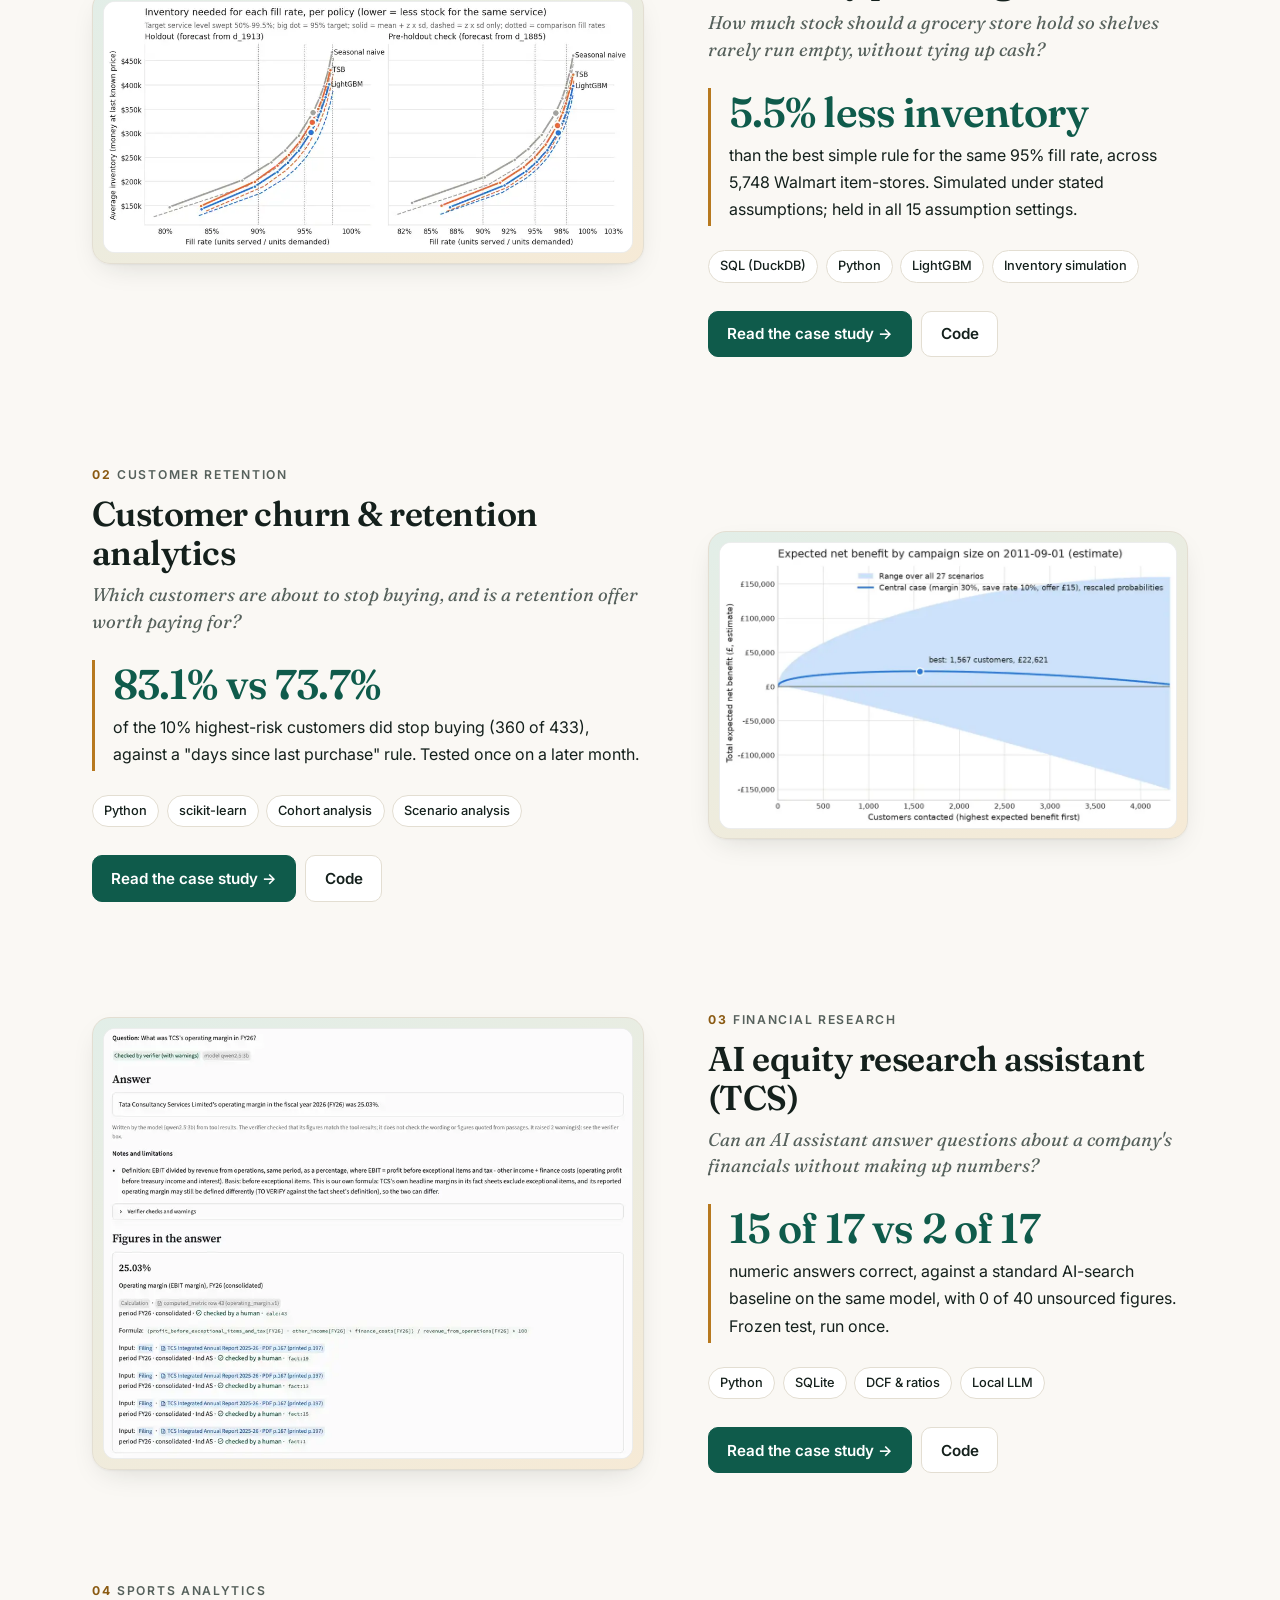
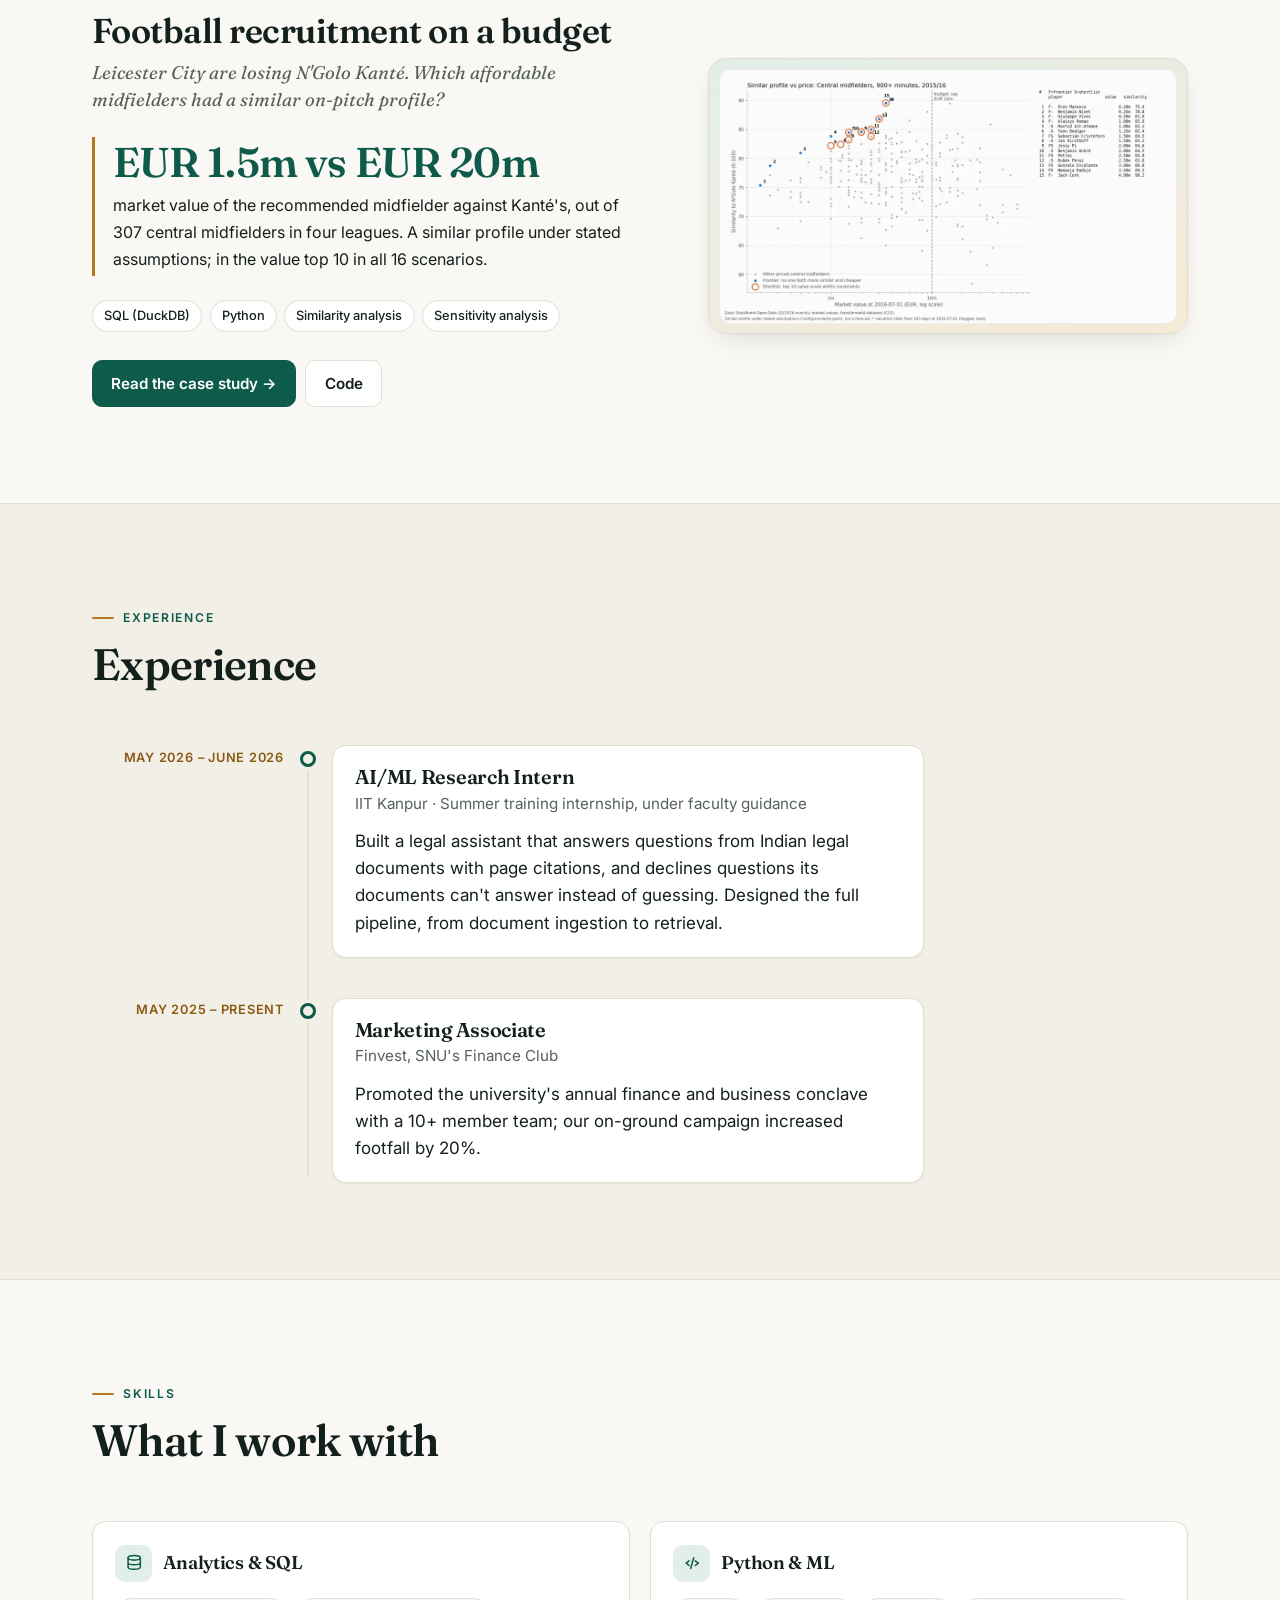
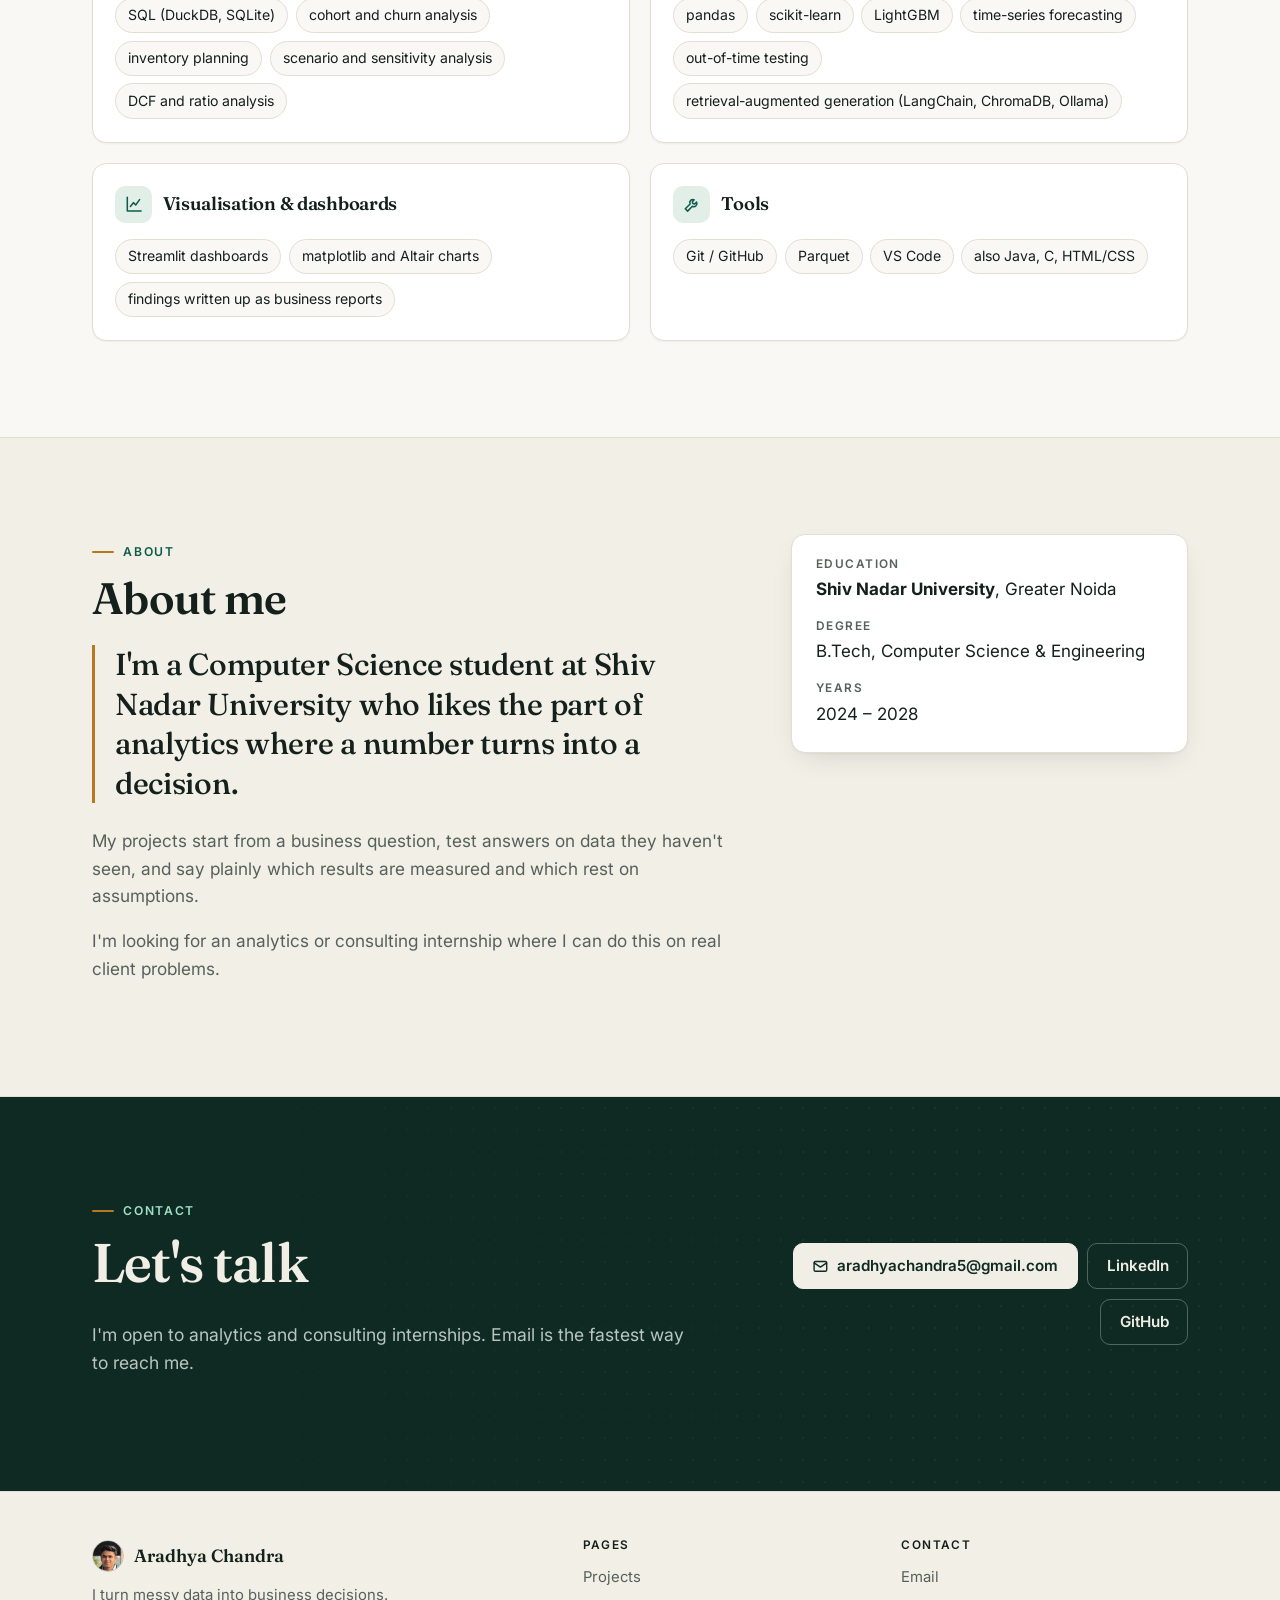
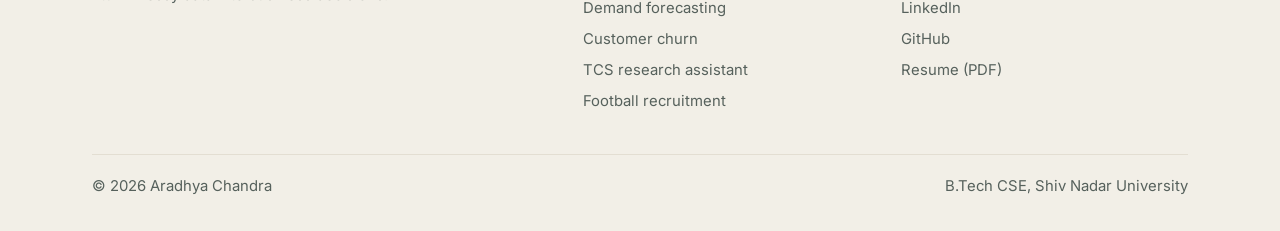
==== commit d7026c3c: "Forecasting: count 15 distinct assumption settings, not 20 The repo's sensitivity check has 20 rows," ====
--- a/index.html
+++ b/index.html
@@ -156,7 +156,7 @@
             <p class="question">How much stock should a grocery store hold so shelves rarely run empty, without tying up cash?</p>
             <div class="result">
               <strong>5.5% less inventory</strong>
-              <span>than the best simple rule for the same 95% fill rate, across 5,748 Walmart item-stores. Simulated under stated assumptions; held in all 20 scenarios.</span>
+              <span>than the best simple rule for the same 95% fill rate, across 5,748 Walmart item-stores. Simulated under stated assumptions; held in all 15 assumption settings.</span>
             </div>
             <ul class="tags" aria-label="Tools">
               <li>SQL (DuckDB)</li><li>Python</li><li>LightGBM</li><li>Inventory simulation</li>
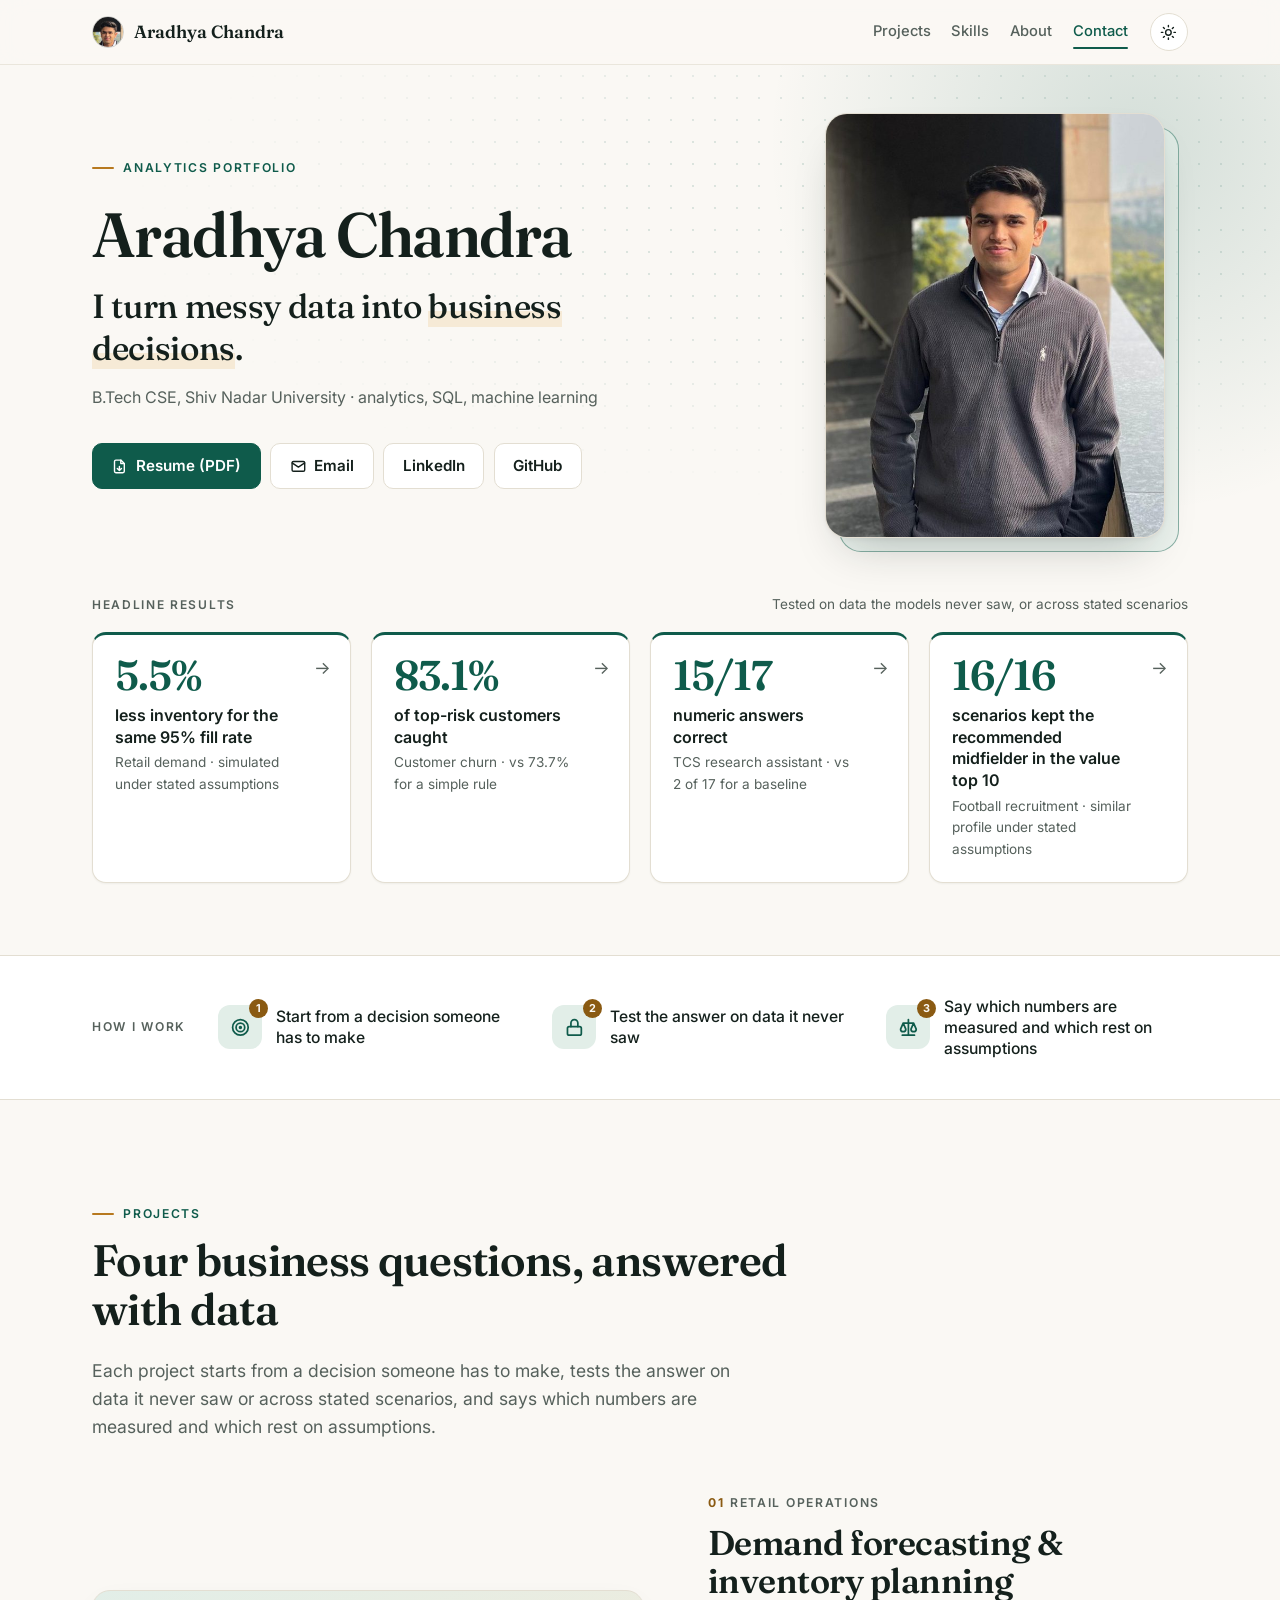
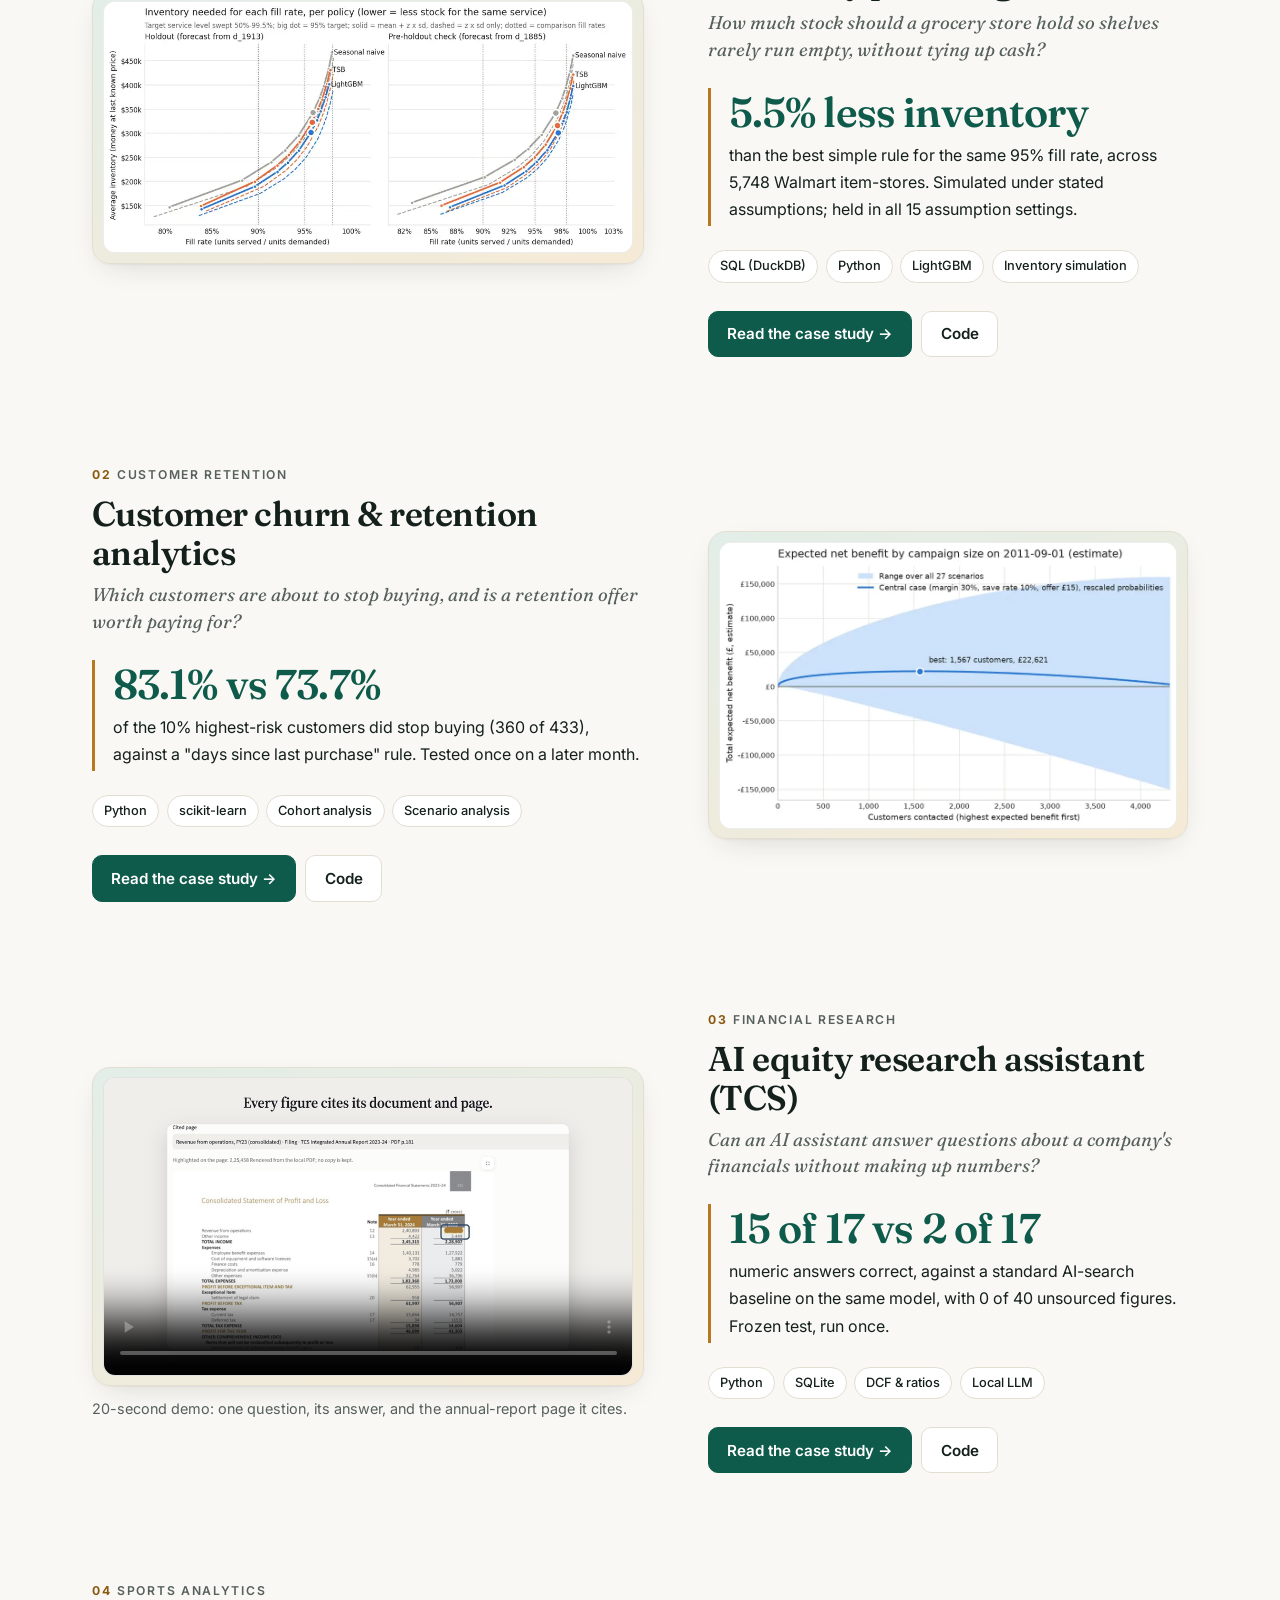
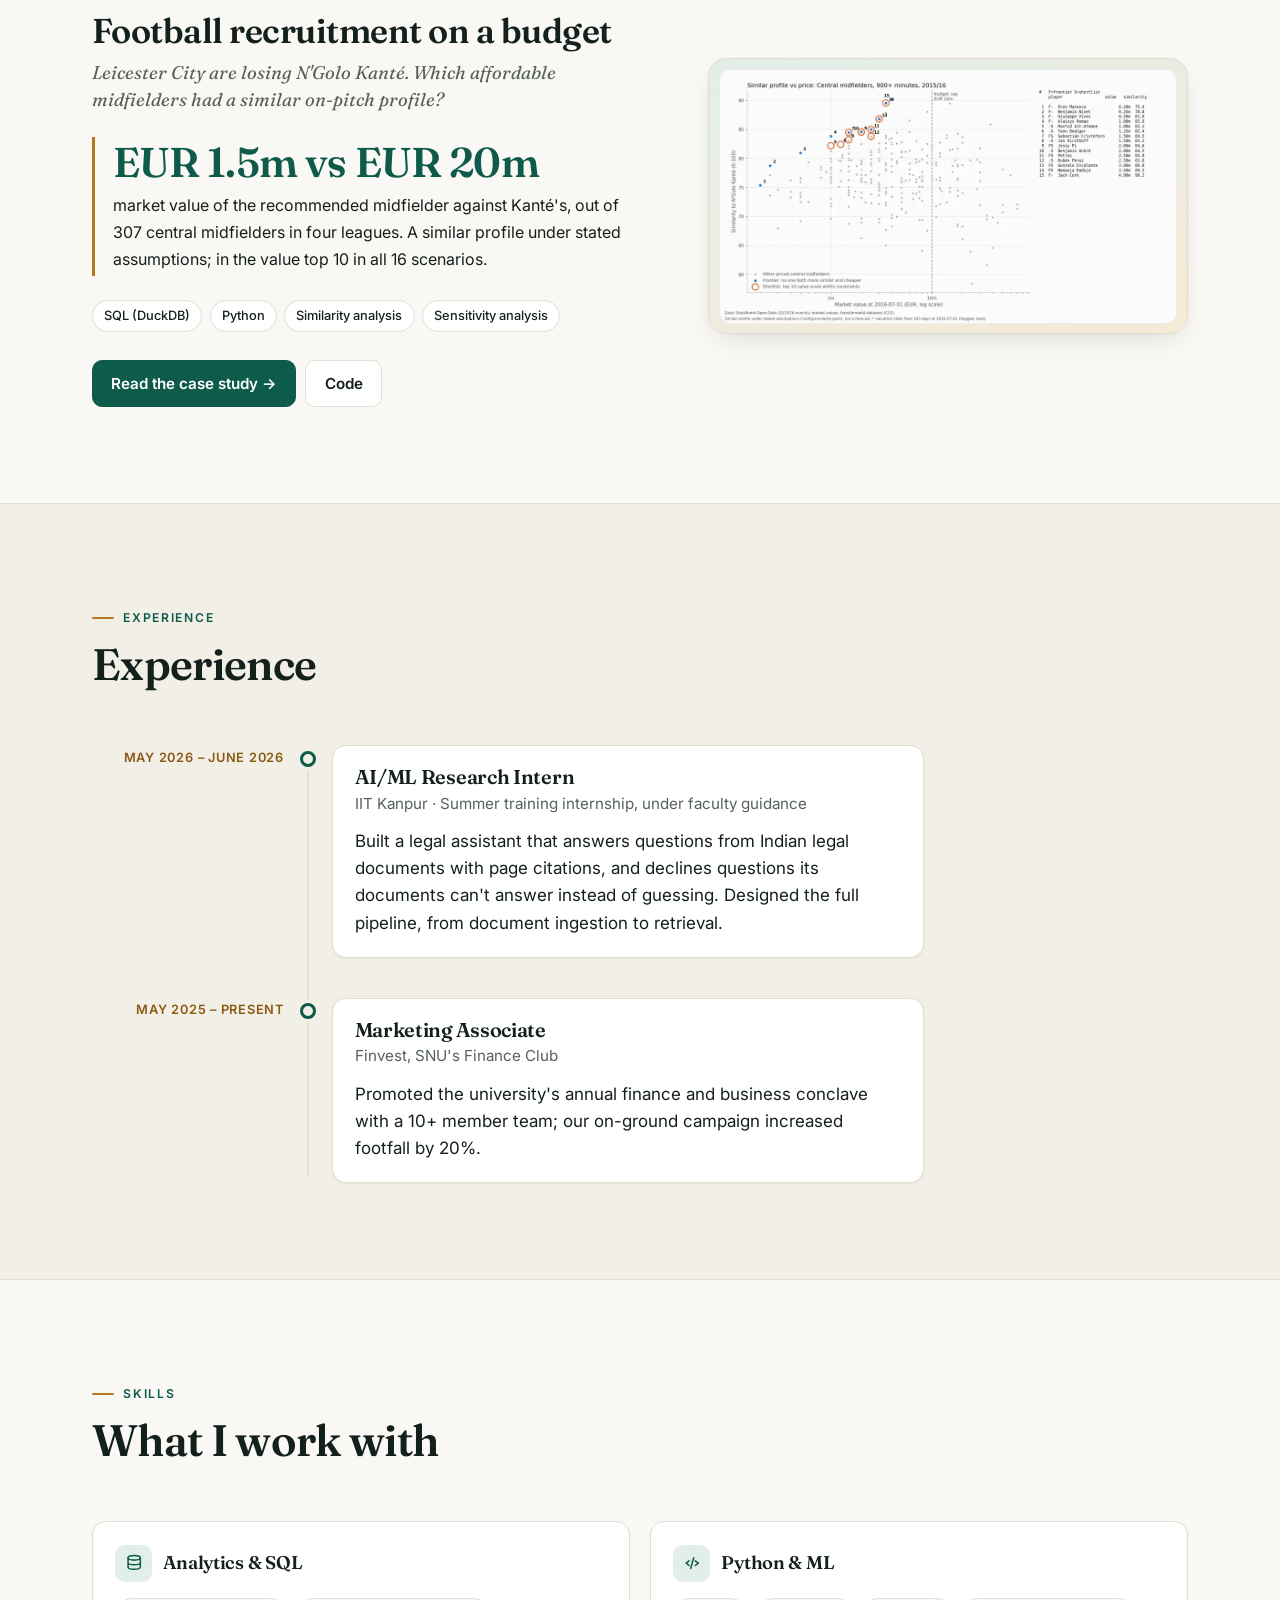
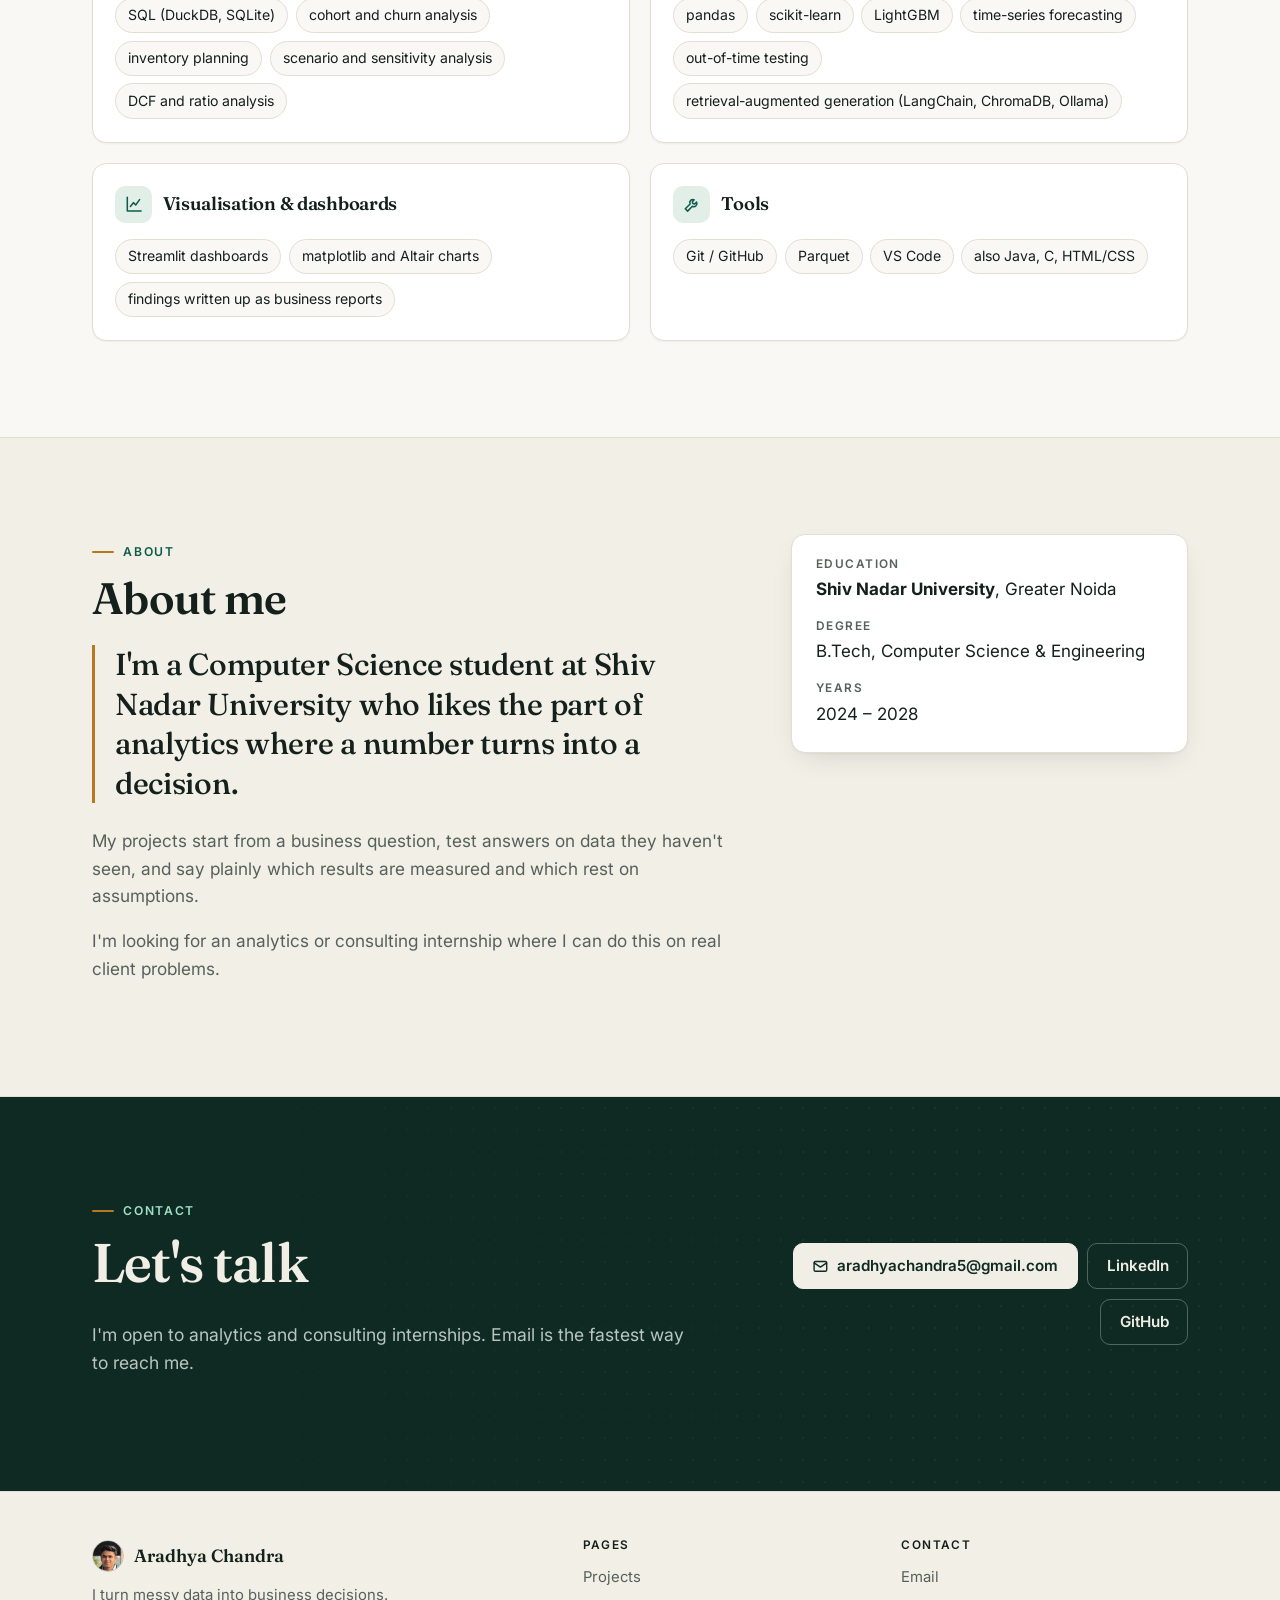
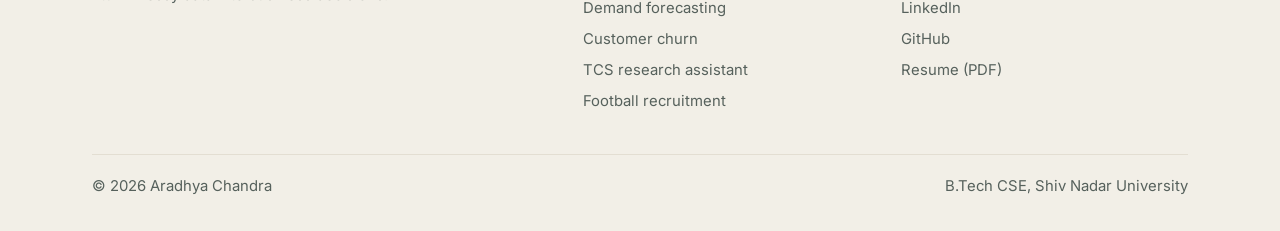
==== commit d08fa4df: "Add TCS demo video to the TCS project card The card now shows the 20-second demo (tcs-demo.mp4, from" ====
--- a/index.html
+++ b/index.html
@@ -191,9 +191,17 @@
         </article>
 
         <article class="feature reveal">
-          <a class="shot" href="/projects/tcs-research-assistant.html" aria-label="Read the TCS research assistant case study">
-            <div class="shot-inner"><img src="/assets/img/home-tcs.webp" width="900" height="731" alt="Screenshot of the assistant answering a question about TCS's FY26 operating margin with 25.03%, with each input cited to an annual-report page." loading="lazy" decoding="async"></div>
-          </a>
+          <figure class="shot-media">
+            <div class="shot">
+              <div class="shot-inner shot-video">
+                <video controls muted playsinline loop preload="metadata" poster="/assets/img/tcs-demo-poster.png" width="1920" height="1080" aria-label="Demo of the TCS research assistant">
+                  <source src="/assets/img/tcs-demo.mp4" type="video/mp4">
+                  <a href="/assets/img/tcs-demo.mp4">Download the 20-second demo (MP4)</a>
+                </video>
+              </div>
+            </div>
+            <figcaption>20-second demo: one question, its answer, and the annual-report page it cites.</figcaption>
+          </figure>
           <div>
             <span class="feature-num"><b>03</b>Financial research</span>
             <h3>AI equity research assistant (TCS)</h3>
--- a/assets/css/style.css
+++ b/assets/css/style.css
@@ -457,3 +457,12 @@
 .data-credit { display: flex; flex-wrap: wrap; align-items: center; gap: .9rem 1.2rem; background: var(--surface); border: 1px solid var(--border); border-radius: var(--radius); padding: 1rem 1.2rem; margin: 1.25rem 0 0; }
 .data-credit img { width: 180px; height: auto; flex: none; background: #fff; padding: .55rem .75rem; border-radius: 8px; border: 1px solid rgba(20,32,28,.08); }
 .data-credit p { flex: 1 1 16rem; margin: 0; font-size: .9rem; color: var(--muted); }
+
+/* Video in a project card (TCS demo): same frame as the chart shots, 16:9 */
+.shot-media { margin: 0; min-width: 0; }
+.shot-video { aspect-ratio: 16 / 9; background: #f4f3ef; }
+.shot-video video { display: block; width: 100%; height: 100%; object-fit: cover; }
+.shot-media .shot:hover { transform: none; box-shadow: var(--shadow); } /* no lift while using the player */
+.shot-media figcaption { margin-top: .7rem; padding-left: 0; border-left: 0; font-size: .9rem; color: var(--muted); }
+.shot-media figcaption::after { content: none; }
+@media (min-width: 960px) { .feature:nth-child(even) .shot-media { order: 2; } }
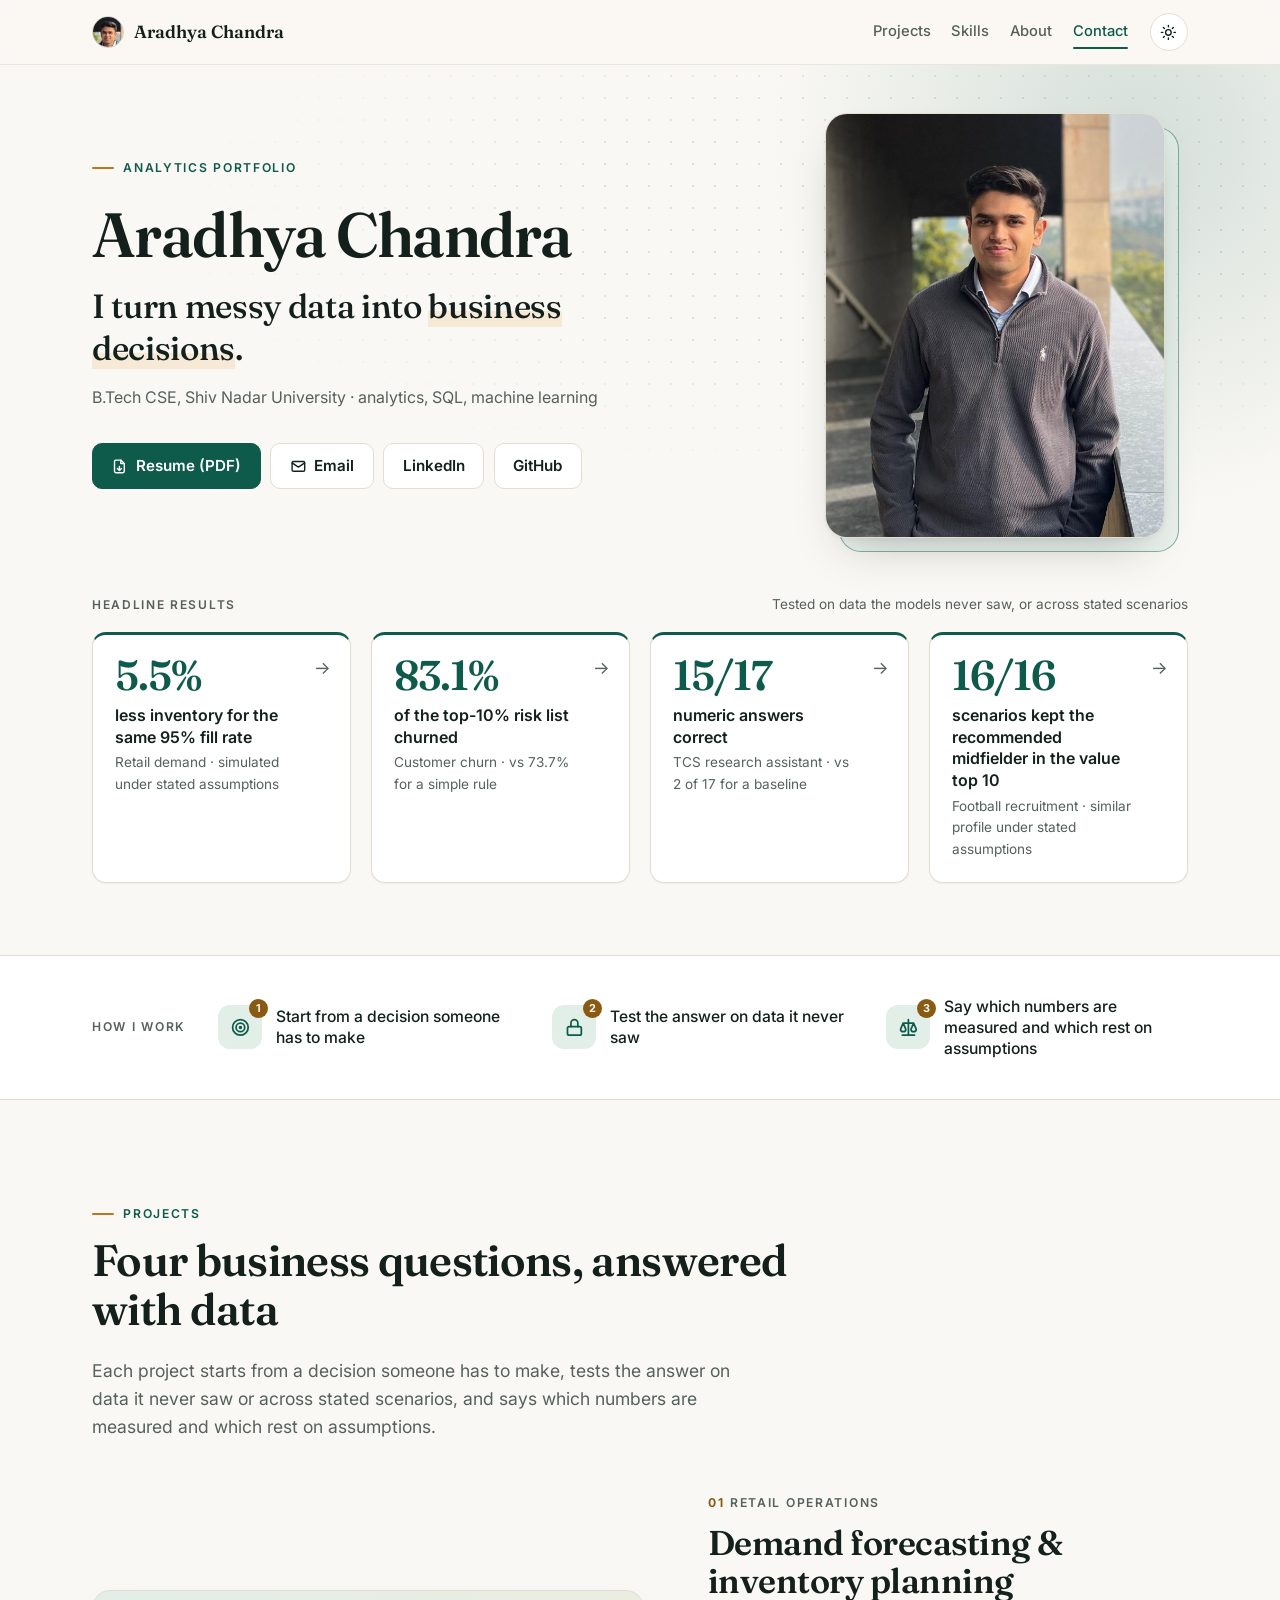
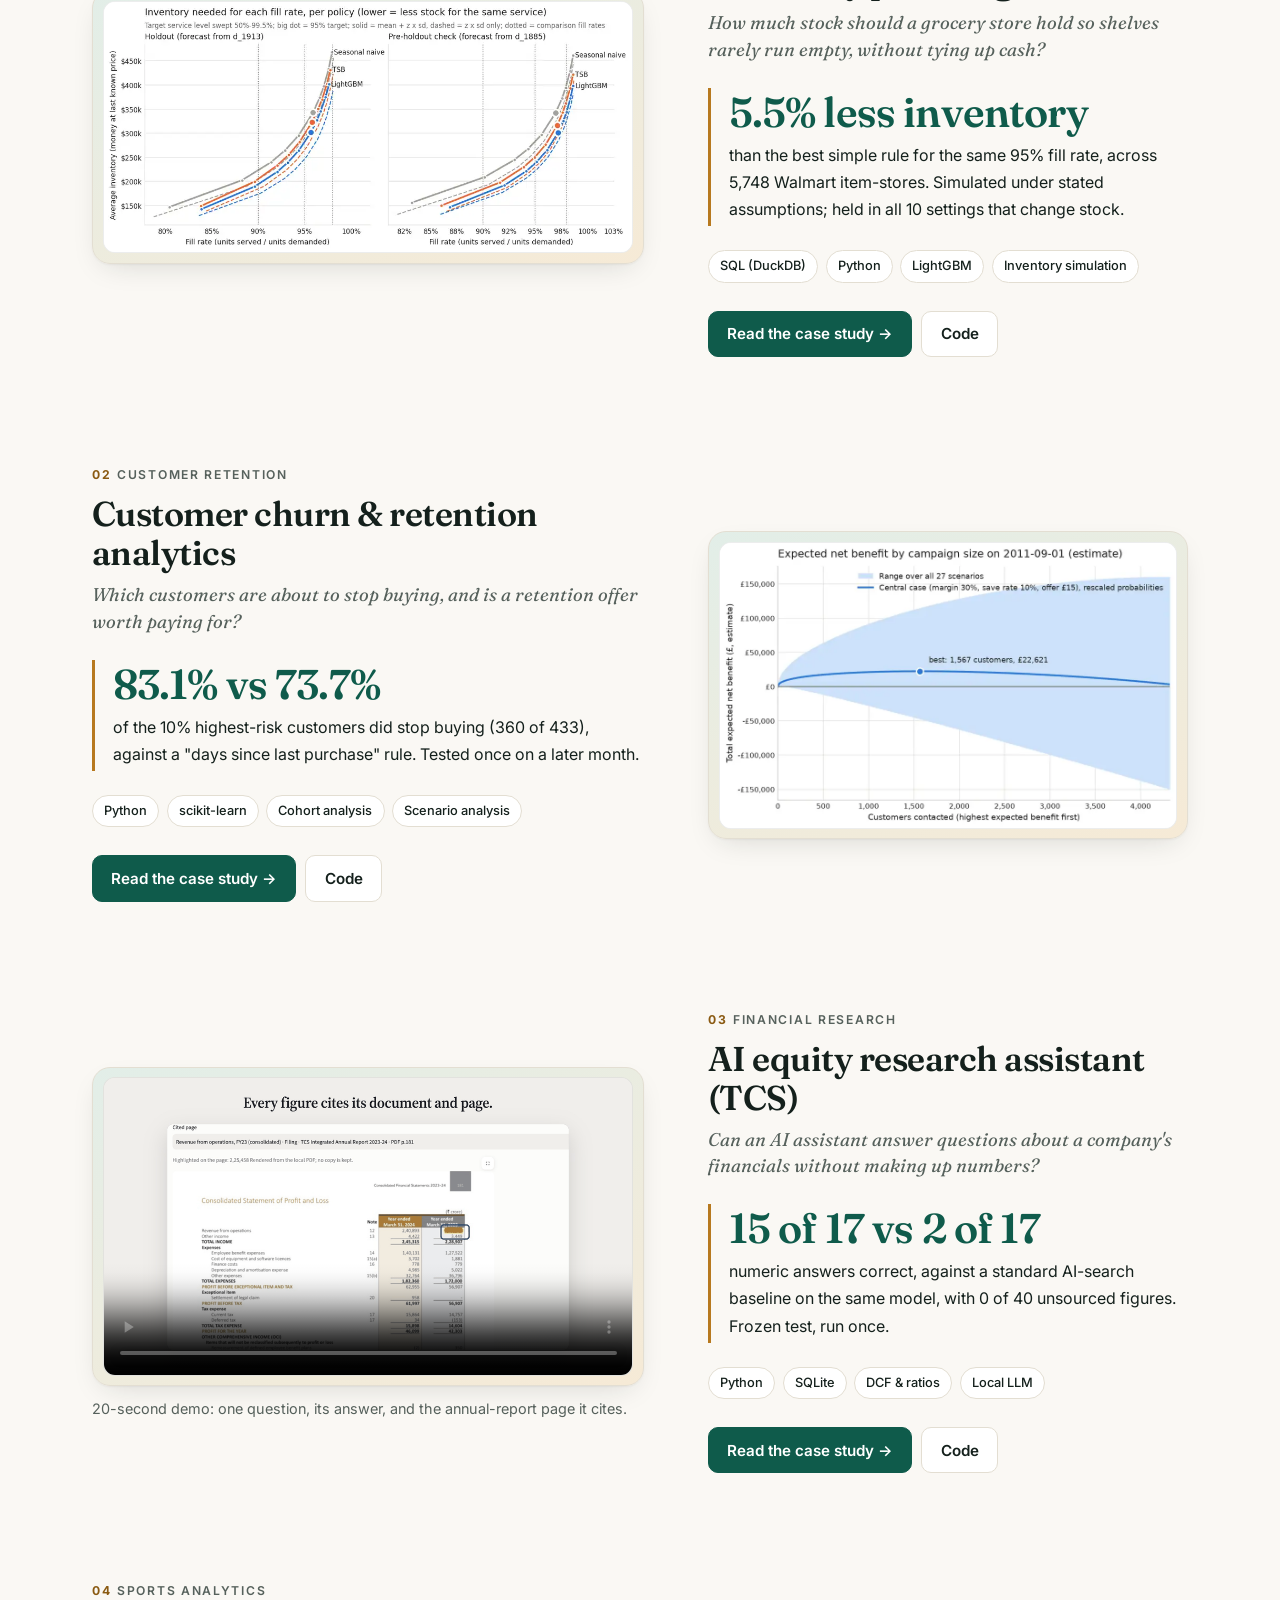
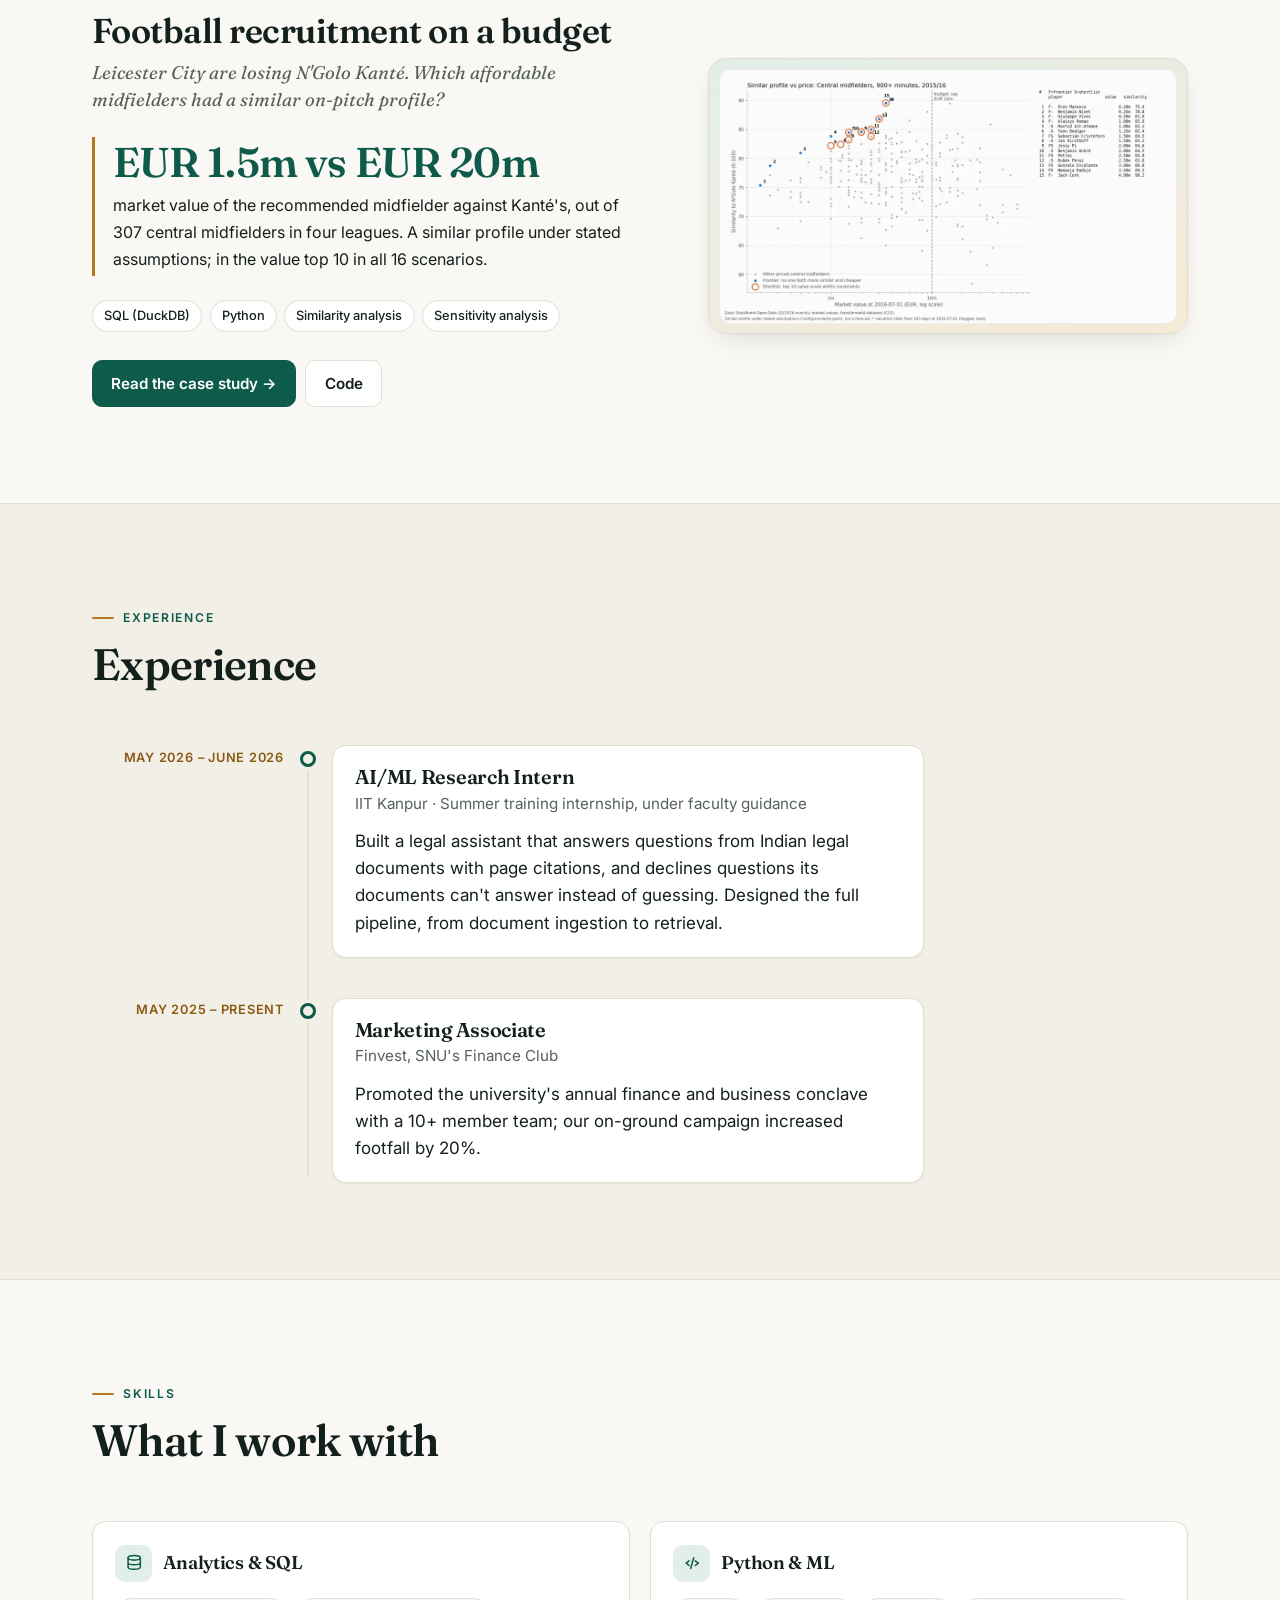
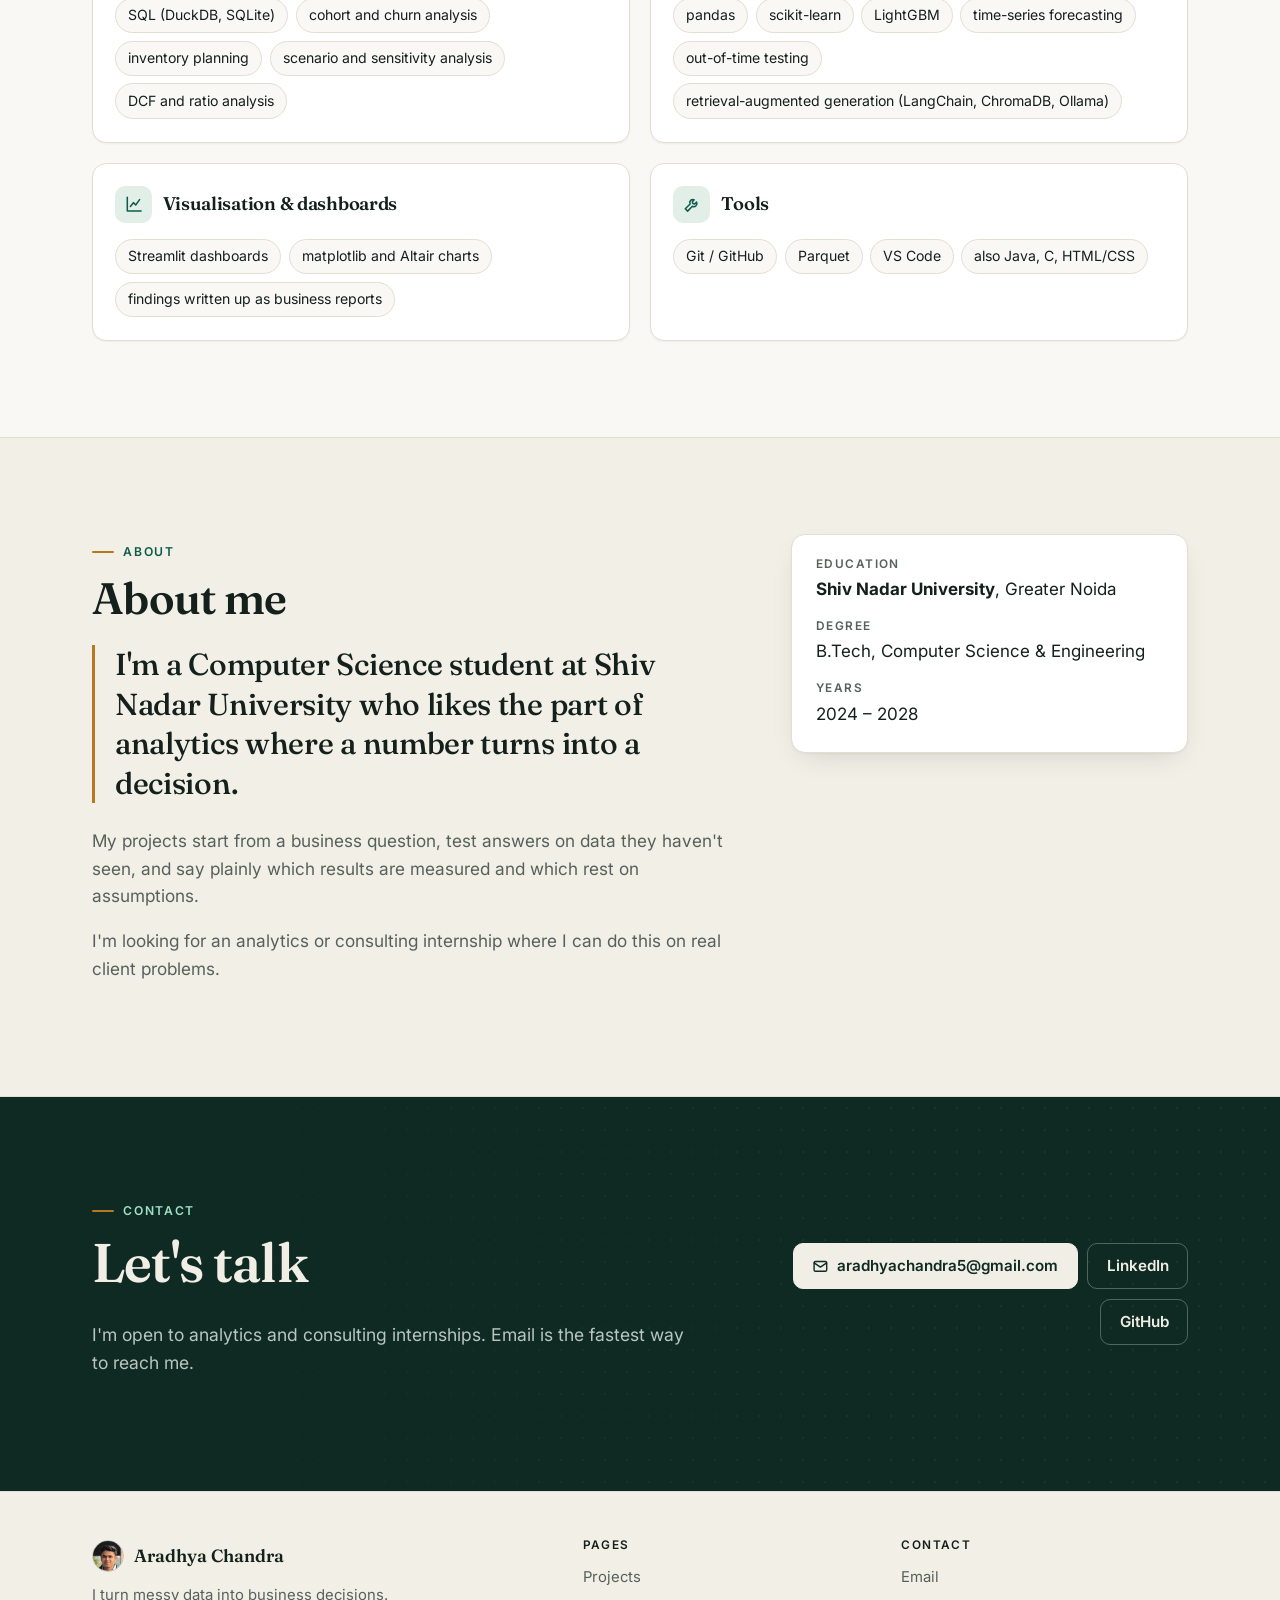
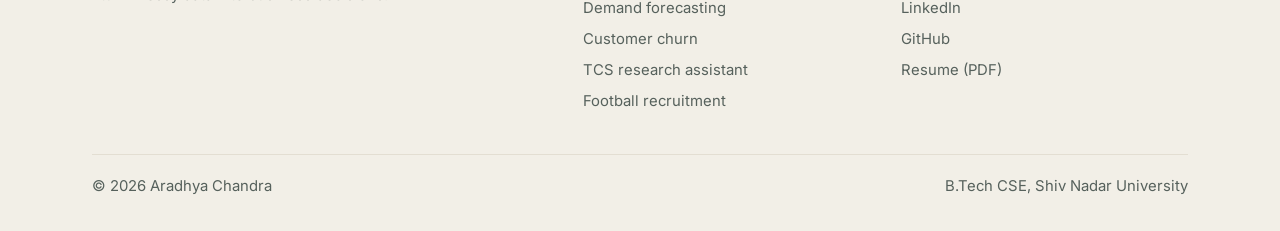
==== commit 37f876d3: "Fix overclaims after project reviews: churn list precision wording, 10 stock-changing settings, camp" ====
--- a/index.html
+++ b/index.html
@@ -98,7 +98,7 @@
         </a>
         <a class="kpi" href="/projects/customer-churn.html">
           <span class="kpi-value">83.1%</span>
-          <span><span class="kpi-label">of top-risk customers caught</span><span class="kpi-meta">Customer churn · vs 73.7% for a simple rule</span></span>
+          <span><span class="kpi-label">of the top-10% risk list churned</span><span class="kpi-meta">Customer churn · vs 73.7% for a simple rule</span></span>
           <span class="kpi-arrow" aria-hidden="true">→</span>
         </a>
         <a class="kpi" href="/projects/tcs-research-assistant.html">
@@ -156,7 +156,7 @@
             <p class="question">How much stock should a grocery store hold so shelves rarely run empty, without tying up cash?</p>
             <div class="result">
               <strong>5.5% less inventory</strong>
-              <span>than the best simple rule for the same 95% fill rate, across 5,748 Walmart item-stores. Simulated under stated assumptions; held in all 15 assumption settings.</span>
+              <span>than the best simple rule for the same 95% fill rate, across 5,748 Walmart item-stores. Simulated under stated assumptions; held in all 10 settings that change stock.</span>
             </div>
             <ul class="tags" aria-label="Tools">
               <li>SQL (DuckDB)</li><li>Python</li><li>LightGBM</li><li>Inventory simulation</li>
--- a/assets/css/style.css
+++ b/assets/css/style.css
@@ -186,7 +186,23 @@
   border-radius: 22px; border: 1.5px solid color-mix(in srgb, var(--accent) 45%, transparent);
   background: color-mix(in srgb, var(--accent-soft) 60%, transparent);
 }
-@media (max-width: 959px) { .portrait { order: -1; } .hero-grid { gap: 2rem; } }
+/* Phones and tablets (up to 959px), option B: a small round photo beside the eyebrow and name.
+   The text column joins the hero grid so the photo can share the name's rows; no HTML change. */
+@media (max-width: 959px) {
+  .hero-grid { grid-template-columns: auto minmax(0, 1fr); column-gap: 1rem; row-gap: 0; align-items: center; }
+  .hero-text { display: contents; }
+  .hero-id { grid-column: 2; grid-row: 1; align-self: end; margin-bottom: .45rem; }
+  .hero h1 { grid-column: 2; grid-row: 2; align-self: start; margin-bottom: 0; }
+  .portrait { grid-column: 1; grid-row: 1 / span 2; align-self: center; width: 4.75rem; max-width: none; margin: 0 0 0 5px; /* ring stays inside the gutter */
+    border-radius: 50%; overflow: hidden;
+    box-shadow: 0 0 0 3px var(--bg), 0 0 0 4.5px color-mix(in srgb, var(--accent) 55%, transparent); }
+  .portrait img { aspect-ratio: 1; border-radius: 0; border: 0; box-shadow: none;
+    object-position: 50% 18%; transform: scale(1.75); transform-origin: 52% 24%; }   /* zoom onto the face */
+  .portrait::before { display: none; }
+  .headline, .subline, .hero .btns { grid-column: 1 / -1; }
+  .headline { margin-top: 1.1rem; }
+}
+@media (min-width: 600px) and (max-width: 959px) { .portrait { width: 5.5rem; } }
 @media (min-width: 960px) {
   .portrait { max-width: 21.25rem; justify-self: center; } /* 340px */
 }
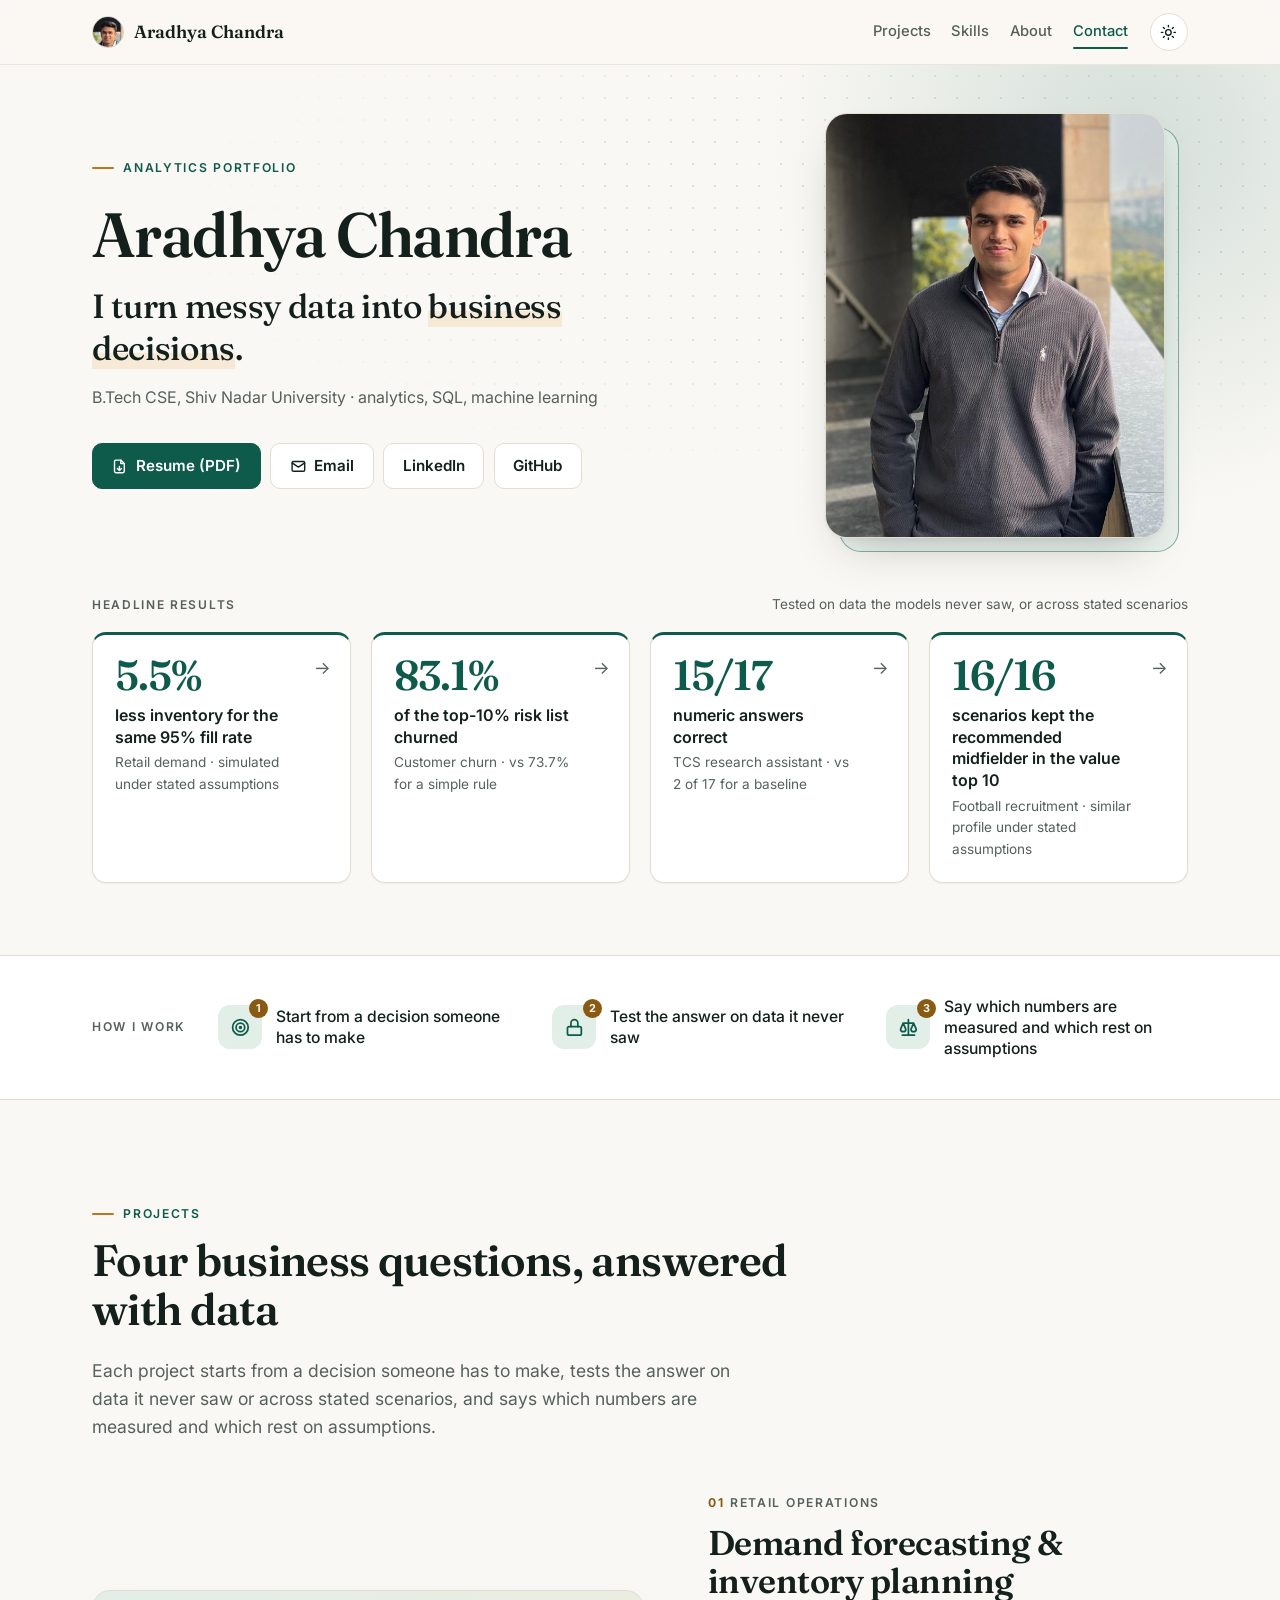
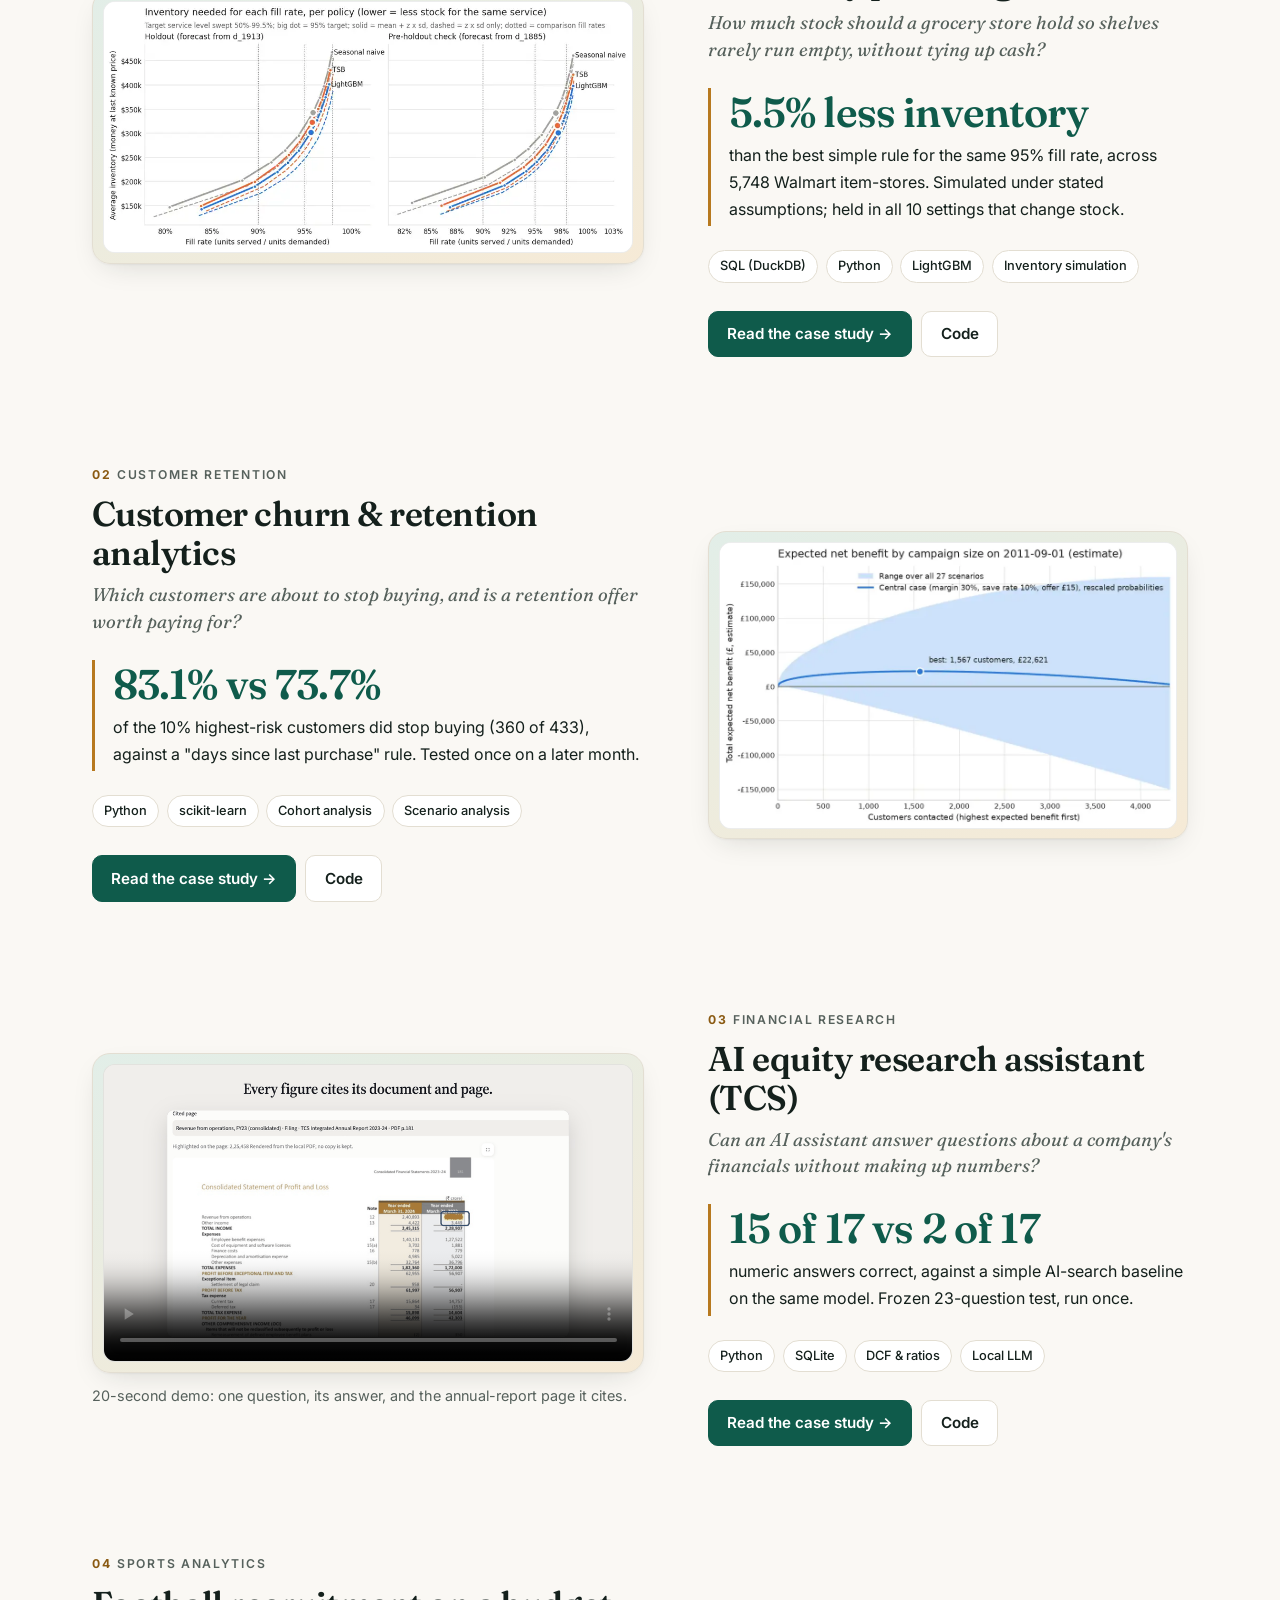
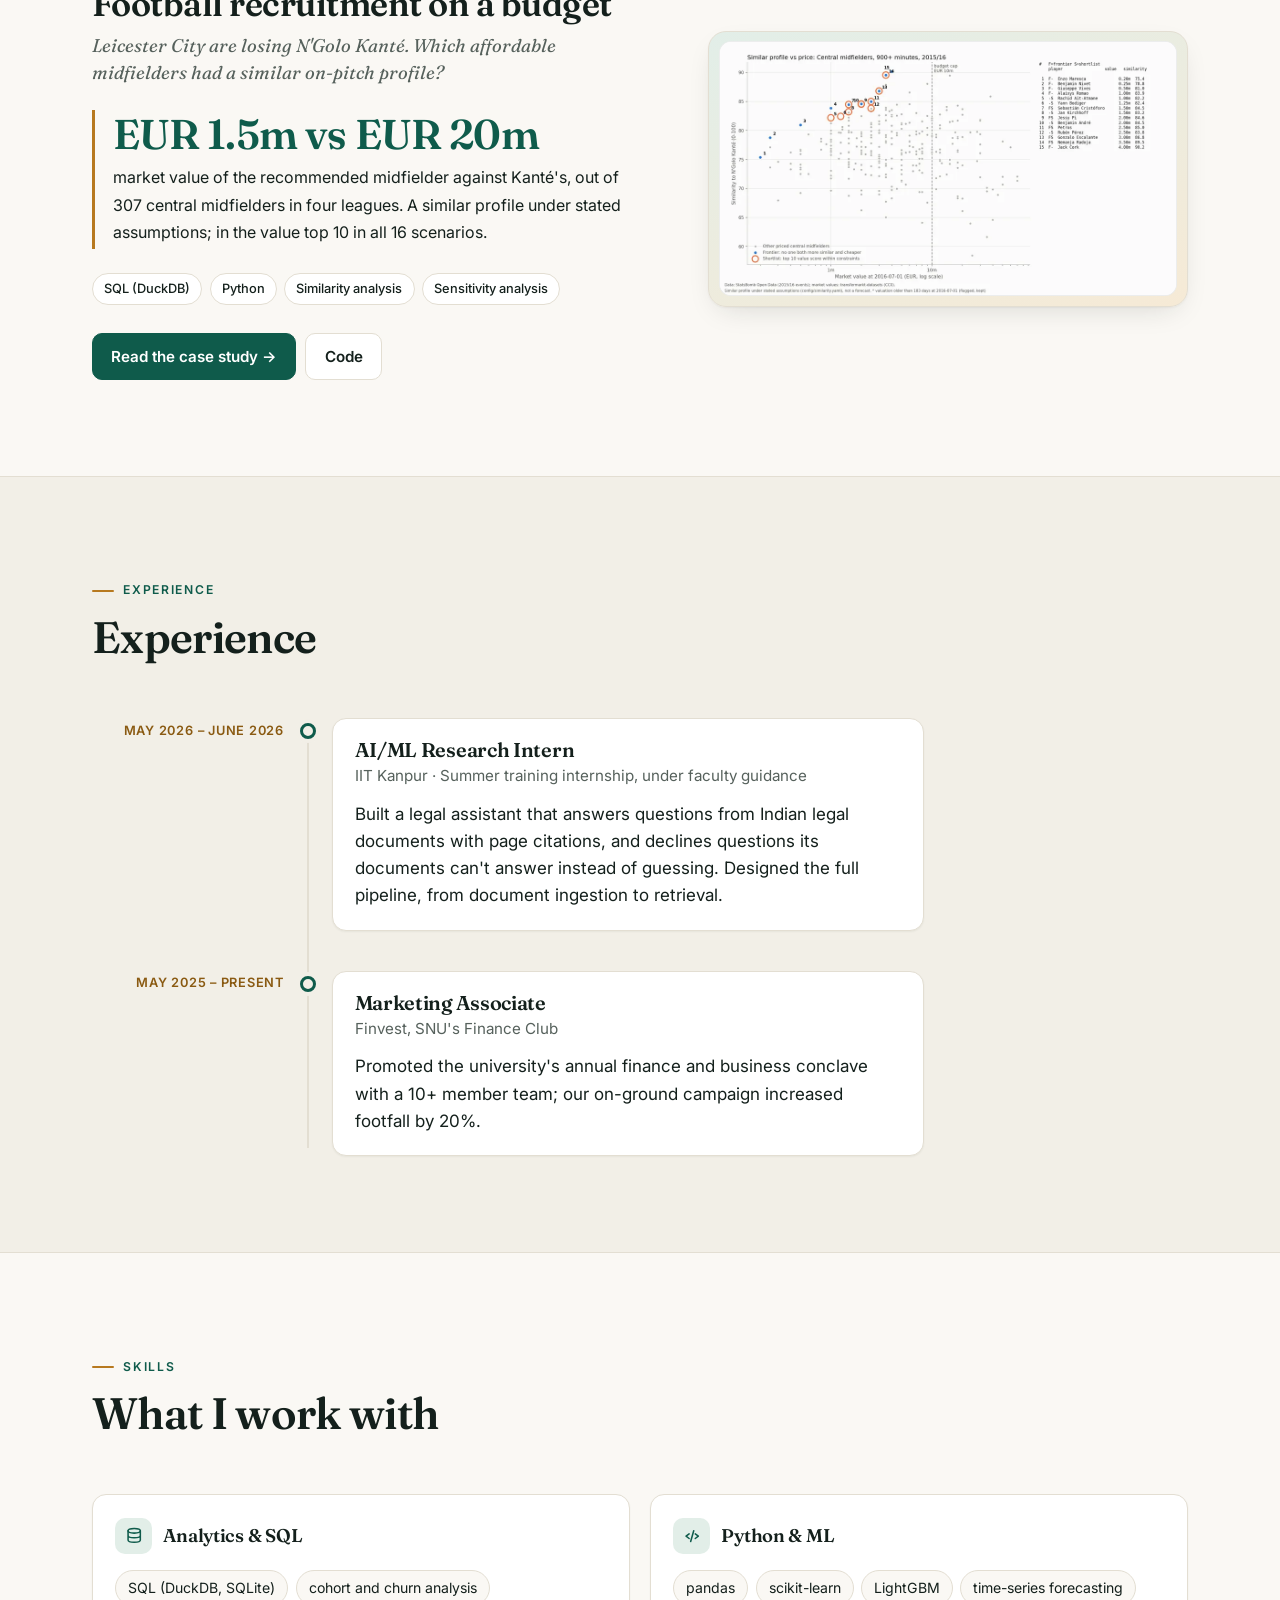
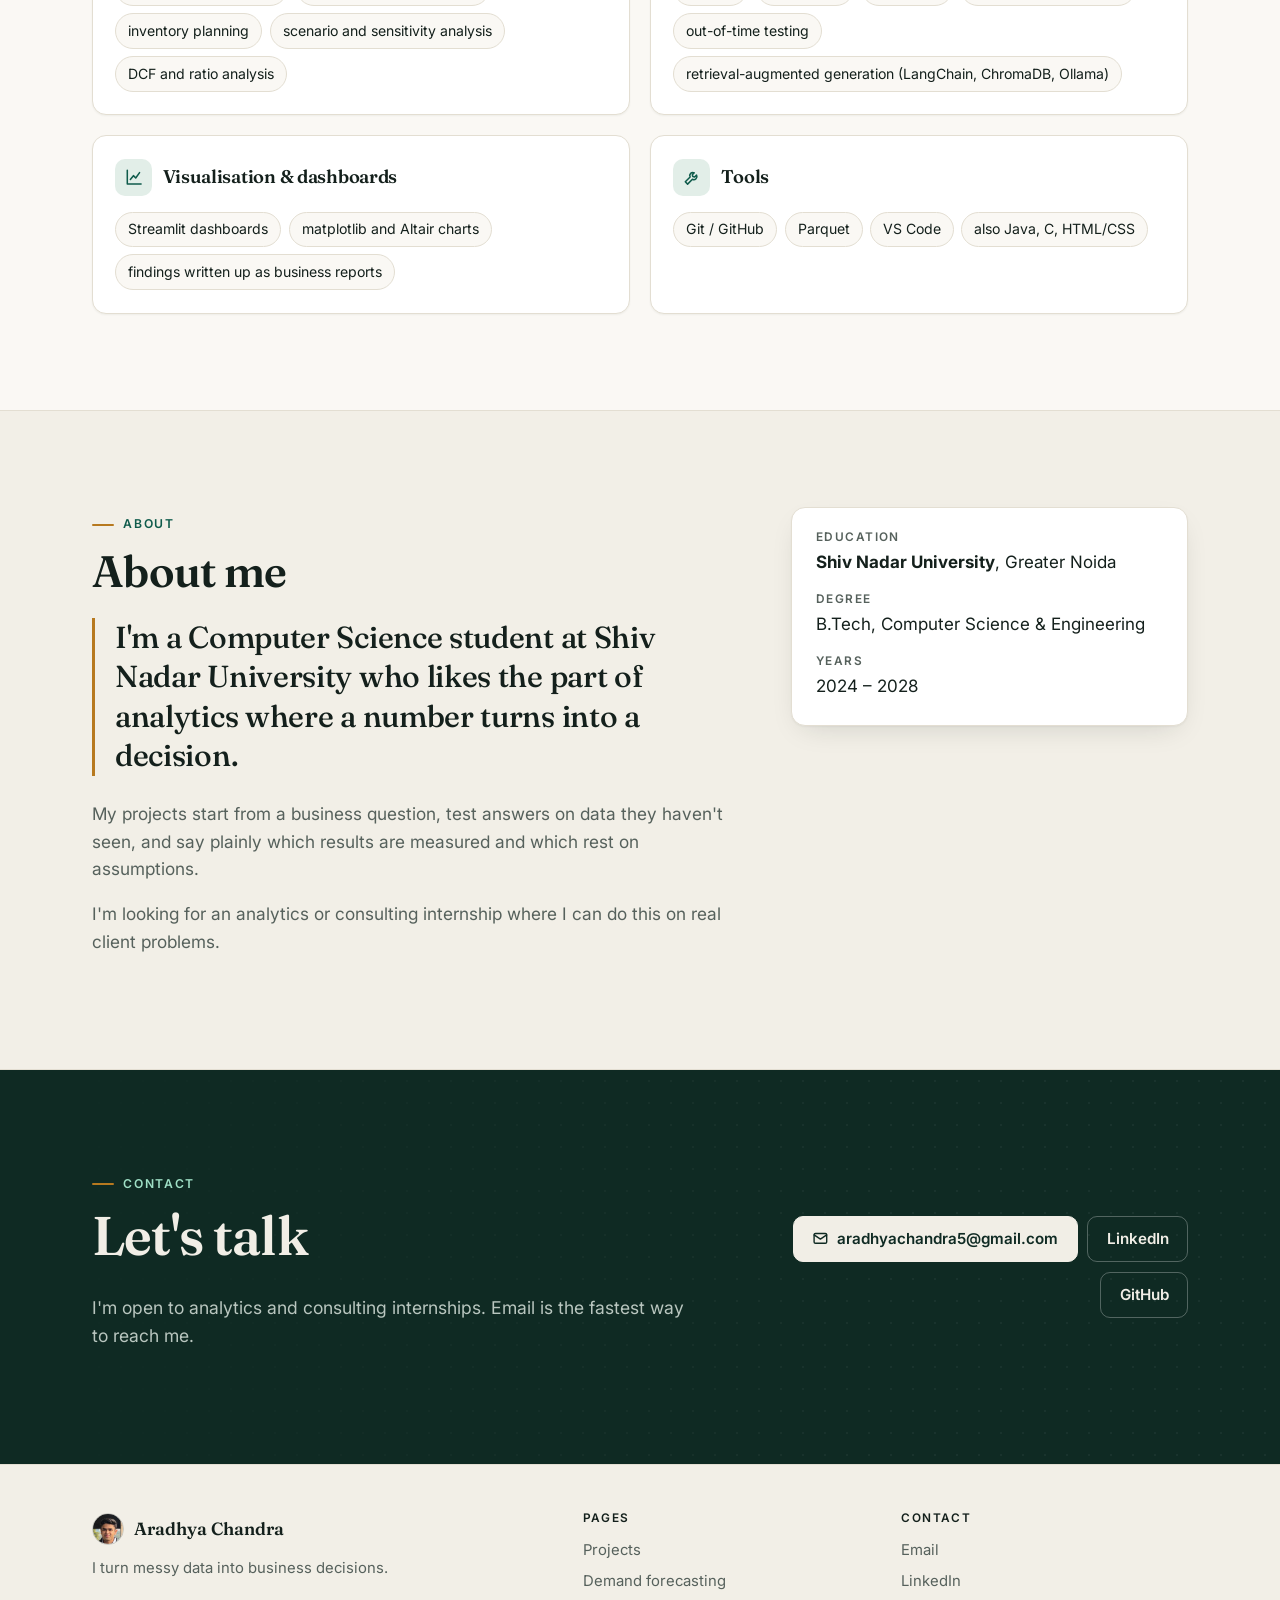
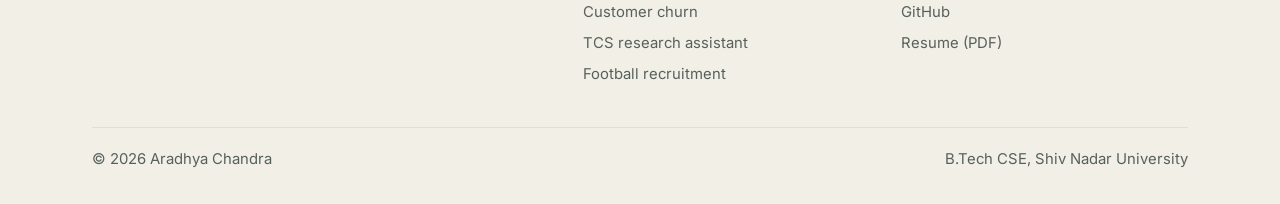
==== commit 4cd82911: "TCS page: simple baseline, what the number check does and doesn't catch, ablation result; update res" ====
--- a/index.html
+++ b/index.html
@@ -208,7 +208,7 @@
             <p class="question">Can an AI assistant answer questions about a company's financials without making up numbers?</p>
             <div class="result">
               <strong>15 of 17 vs 2 of 17</strong>
-              <span>numeric answers correct, against a standard AI-search baseline on the same model, with 0 of 40 unsourced figures. Frozen test, run once.</span>
+              <span>numeric answers correct, against a simple AI-search baseline on the same model. Frozen 23-question test, run once.</span>
             </div>
             <ul class="tags" aria-label="Tools">
               <li>Python</li><li>SQLite</li><li>DCF &amp; ratios</li><li>Local LLM</li>
